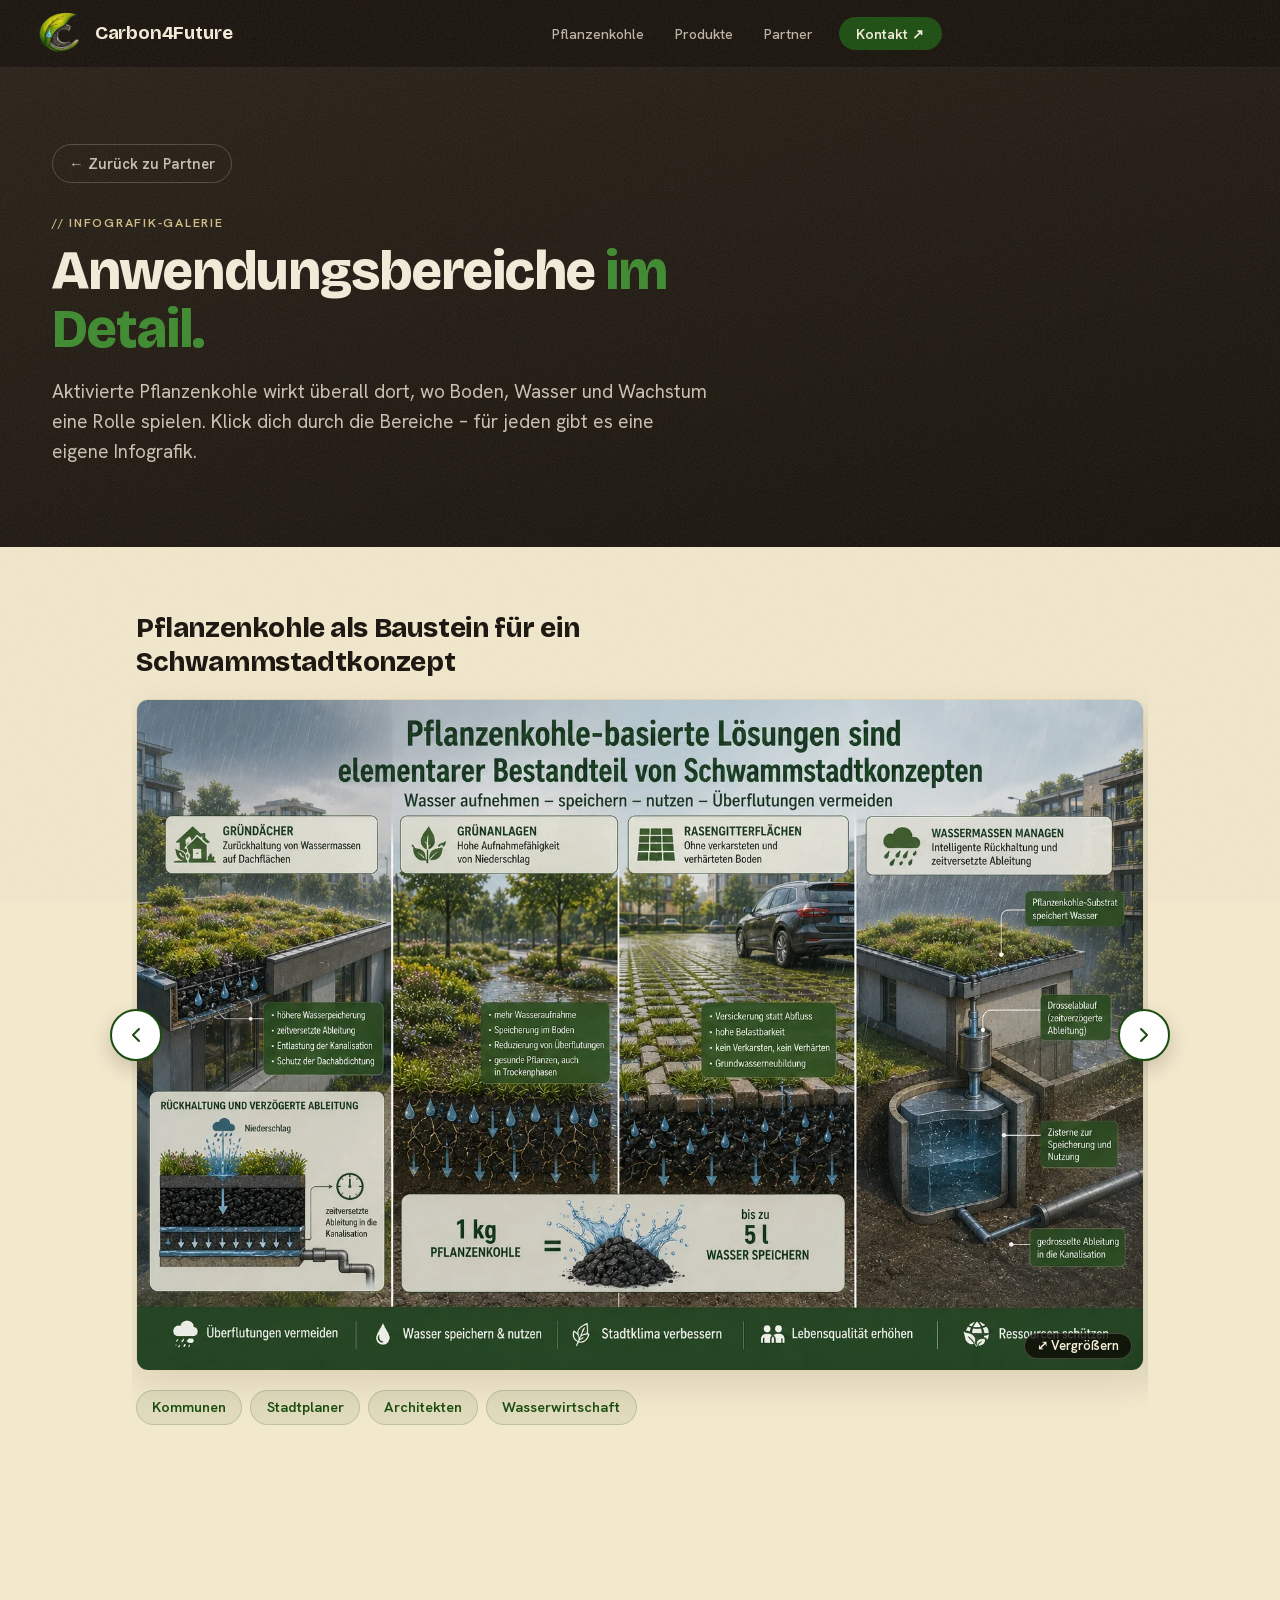
==== anwendungsbereiche.html @ c39f11e3 "Texte gestrafft, Mobile-Feinschliff, Lightbox auf allen Sub-Seiten - Hero-H1 wieder kompakt: "Die Kr" ====
<!DOCTYPE html>
<html lang="de">
<head>
  <meta charset="UTF-8">
  <meta name="viewport" content="width=device-width, initial-scale=1.0">
  <title>Anwendungsbereiche – Carbon4Future</title>
  <meta name="description" content="Aktivierte Pflanzenkohle für GaLaBau, Stadtbäume, Schwammstadt, Kommunen, Golf, Imker, Handel und mehr. Infografik-Galerie zu jedem Anwendungsbereich.">
  <link rel="stylesheet" href="css/style.css">
</head>
<body>
  <!-- FILM-GRAIN TEXTUR (global) -->
  <div class="grain-overlay" aria-hidden="true"></div>

  <nav class="nav" aria-label="Hauptnavigation">
    <a href="index.html" class="nav-logo" aria-label="Carbon4Future – zur Startseite">
      <picture>
        <source type="image/webp" srcset="assets/images/logo-c4f-hd.webp">
        <img src="assets/images/logo-c4f-hd.png" alt="Carbon4Future" class="nav-logo-img">
      </picture>
      <span class="nav-logo-text">Carbon4Future</span>
    </a>
    <div class="nav-pill">
      <a href="index.html#pflanzenkohle" class="nav-link">Pflanzenkohle</a>
      <a href="index.html#produkte" class="nav-link">Produkte</a>
      <a href="index.html#partner" class="nav-link">Partner</a>
      <a href="index.html#kontakt" class="nav-cta">Kontakt ↗</a>
    </div>
  </nav>

  <main class="ab">
    <header class="ab-hero">
      <div class="ab-hero-inner">
        <a href="index.html#partner" class="sub-back">← Zurück zu Partner</a>
        <p class="section-kicker">// Infografik-Galerie</p>
        <h1 class="ab-h1">Anwendungsbereiche <em>im Detail.</em></h1>
        <p class="ab-lead">Aktivierte Pflanzenkohle wirkt überall dort, wo Boden, Wasser und Wachstum eine Rolle spielen. Klick dich durch die Bereiche – für jeden gibt es eine eigene Infografik.</p>
      </div>
    </header>

    <section class="ab-carousel-section">
      <div class="ab-inner">
        <div class="ab-carousel" id="ab-carousel">
          <div class="ab-carousel-frame">
            <div class="ab-carousel-track">

              <article class="ab-slide is-active" data-idx="0">
                <h2 class="ab-card-h">Pflanzenkohle als Baustein für ein Schwammstadtkonzept</h2>
                <figure class="ab-card-img">
                  <picture>
                    <source type="image/webp" srcset="assets/images/zg-schwammstadt.webp">
                    <img src="assets/images/zg-schwammstadt.png" alt="Pflanzenkohle-basierte Lösungen für Schwammstädte: Wasser aufnehmen, speichern, nutzen und Überflutungen vermeiden" loading="lazy">
                  </picture>
                </figure>
                <ul class="ab-card-tags">
                  <li>Kommunen</li>
                  <li>Stadtplaner</li>
                  <li>Architekten</li>
                  <li>Wasserwirtschaft</li>
                </ul>
              </article>

              <article class="ab-slide" data-idx="1">
                <h2 class="ab-card-h">Pflanzring aktiv für starke Stadtbäume – sicherer Anwuchs, kräftige Wurzeln</h2>
                <figure class="ab-card-img">
                  <picture>
                    <source type="image/webp" srcset="assets/images/zg-galabau.webp">
                    <img src="assets/images/zg-galabau.png" alt="Pflanzring aktiv für starke Stadtbäume: links verdichteter Boden ohne, rechts lockerer durchwurzelter Boden mit aktivierter Pflanzenkohle" loading="lazy">
                  </picture>
                </figure>
                <ul class="ab-card-tags">
                  <li>GaLaBau</li>
                  <li>Baumpfleger</li>
                  <li>Stadtplaner</li>
                  <li>Friedhofsverwaltung</li>
                </ul>
              </article>

              <article class="ab-slide" data-idx="2">
                <h2 class="ab-card-h">Pflanzenkohle-basierte Lösungen für klimaresiliente Kommunen</h2>
                <figure class="ab-card-img">
                  <picture>
                    <source type="image/webp" srcset="assets/images/zg-kommunen-new.webp">
                    <img src="assets/images/zg-kommunen-new.png" alt="Pflanzenkohle für Baumpflanzungen, Rasengitterflächen und Grünflächen in Kommunen – weniger Trockenstress, höhere Wasserspeicherung" loading="lazy">
                  </picture>
                </figure>
                <ul class="ab-card-tags">
                  <li>Kommunen</li>
                  <li>Verwaltung</li>
                  <li>Grünflächenamt</li>
                  <li>Bauhof</li>
                </ul>
              </article>

              <article class="ab-slide" data-idx="3">
                <h2 class="ab-card-h">Nachhaltige Stadtentwicklung für lebenswerte Kommunen</h2>
                <figure class="ab-card-img">
                  <picture>
                    <source type="image/webp" srcset="assets/images/zg-stadtentwicklung.webp">
                    <img src="assets/images/zg-stadtentwicklung.png" alt="Carbon4Future verbindet kommunale Strategien zur Nachhaltigkeit mit der Intelligenz der Pflanzenkohle – Lösungen für Herausforderungen wie Klimawandel und Personalmangel" loading="lazy">
                  </picture>
                </figure>
                <ul class="ab-card-tags">
                  <li>Kommunen</li>
                  <li>Bürgermeister</li>
                  <li>Stadtentwicklung</li>
                  <li>Verwaltung</li>
                </ul>
              </article>

              <article class="ab-slide" data-idx="4">
                <h2 class="ab-card-h">Intelligenz der Pflanzenkohle – Speicherung, Filtration, Bindung</h2>
                <figure class="ab-card-img">
                  <picture>
                    <source type="image/webp" srcset="assets/images/zg-intelligenz.webp">
                    <img src="assets/images/zg-intelligenz.png" alt="Pflanzenkohle wirkt durch Speicherverhalten, Filtration von Gewässern, Bindung von Schadstoffen und als Bestandteil von Kunststoffen" loading="lazy">
                  </picture>
                </figure>
                <ul class="ab-card-tags">
                  <li>Wasserwirtschaft</li>
                  <li>Umweltschutz</li>
                  <li>Industrie</li>
                  <li>Forschung</li>
                </ul>
              </article>

              <article class="ab-slide" data-idx="5">
                <h2 class="ab-card-h">Nachhaltige Bodenkonzepte für Golfanlagen</h2>
                <figure class="ab-card-img">
                  <picture>
                    <source type="image/webp" srcset="assets/images/zg-golf-new.webp">
                    <img src="assets/images/zg-golf-new.png" alt="Bodenkonzept für Golfanlagen: mehr Bodenfeuchte, weniger Aufwand und Gießwasser – widerstandsfähiges Grün" loading="lazy">
                  </picture>
                </figure>
                <ul class="ab-card-tags">
                  <li>Golfanlagen</li>
                  <li>Greenkeeper</li>
                  <li>Sportplätze</li>
                  <li>Tennisanlagen</li>
                </ul>
              </article>

              <article class="ab-slide" data-idx="6">
                <h2 class="ab-card-h">Partnerschaft für gesunde Bienen, blühende Vielfalt und fruchtbare Böden</h2>
                <figure class="ab-card-img">
                  <picture>
                    <source type="image/webp" srcset="assets/images/zg-imker-new.webp">
                    <img src="assets/images/zg-imker-new.png" alt="Aktivierte Pflanzenkohle und Brennnesselsud als Grundlage für Bodenfeuchte, blühende Vielfalt und gesunde Bienen" loading="lazy">
                  </picture>
                </figure>
                <ul class="ab-card-tags">
                  <li>Imker</li>
                  <li>Hobbyimker</li>
                  <li>Naturschutz</li>
                  <li>Bienenfreundliche Gärten</li>
                </ul>
              </article>

              <article class="ab-slide" data-idx="7">
                <h2 class="ab-card-h">Nachhaltige Bodenkonzepte für Obst- und Gartenbauvereine</h2>
                <figure class="ab-card-img">
                  <picture>
                    <source type="image/webp" srcset="assets/images/zg-ogv.webp">
                    <img src="assets/images/zg-ogv.png" alt="Bodensubstrate mit aktivierter Pflanzenkohle für widerstandsfähige Obst- und Gemüsekulturen" loading="lazy">
                  </picture>
                </figure>
                <ul class="ab-card-tags">
                  <li>Obst- &amp; Gartenbauvereine</li>
                  <li>Streuobstwiesen</li>
                  <li>Vereinsgärten</li>
                  <li>Schulgärten</li>
                </ul>
              </article>

              <article class="ab-slide" data-idx="8">
                <h2 class="ab-card-h">Ausgelaugte Böden, schwaches Pflanzenwachstum, Trockenheit – die Herausforderung</h2>
                <figure class="ab-card-img">
                  <picture>
                    <source type="image/webp" srcset="assets/images/zg-boeden.webp">
                    <img src="assets/images/zg-boeden.png" alt="Ausgelaugte Böden und zunehmende Trockenheit: Böden verlieren die Fähigkeit, Wasser und Nährstoffe zu binden – Anpflanzungen werden anfälliger" loading="lazy">
                  </picture>
                </figure>
                <ul class="ab-card-tags">
                  <li>Landwirtschaft</li>
                  <li>GaLaBau</li>
                  <li>Hobbygärtner</li>
                  <li>Kommunen</li>
                </ul>
              </article>

              <article class="ab-slide" data-idx="9">
                <h2 class="ab-card-h">Das ineinandergreifende System für Bodenaufbau und Düngung</h2>
                <figure class="ab-card-img">
                  <picture>
                    <source type="image/webp" srcset="assets/images/zg-system.webp">
                    <img src="assets/images/zg-system.png" alt="Carbon4Future bietet ein ineinandergreifendes System: aktivierte Pflanzenkohle, Boden-Aktivprodukte und pflanzenkohlebasierte Düngung" loading="lazy">
                  </picture>
                </figure>
                <ul class="ab-card-tags">
                  <li>GaLaBau</li>
                  <li>Erden- &amp; Humuswerke</li>
                  <li>Kommunen</li>
                  <li>Profis</li>
                </ul>
              </article>

              <article class="ab-slide" data-idx="10">
                <h2 class="ab-card-h">Das Carbon4Future Sortiment im Überblick – torffrei, regional, erklärbar</h2>
                <figure class="ab-card-img">
                  <picture>
                    <source type="image/webp" srcset="assets/images/zg-haendler.webp">
                    <img src="assets/images/zg-haendler.png" alt="Terra Preta, aktivierte Pflanzenkohle und Gemüsebeet mit Pflanzenkohle – das C4F Sortiment für Händler" loading="lazy">
                  </picture>
                </figure>
                <ul class="ab-card-tags">
                  <li>Gartencenter</li>
                  <li>Baumärkte</li>
                  <li>Raiffeisen-Handel</li>
                  <li>Lebensmittelhandel</li>
                </ul>
              </article>

            </div>
          </div>

          <div class="ab-carousel-controls">
            <button class="ab-nav ab-nav--prev" type="button" aria-label="Vorherige Infografik">
              <svg viewBox="0 0 24 24" fill="none" stroke="currentColor" stroke-width="2" stroke-linecap="round" stroke-linejoin="round" aria-hidden="true"><polyline points="15 18 9 12 15 6"/></svg>
            </button>
            <div class="ab-carousel-status" aria-live="polite">
              <span class="ab-carousel-current">1</span>
              <span class="ab-carousel-sep">/</span>
              <span class="ab-carousel-total">11</span>
            </div>
            <button class="ab-nav ab-nav--next" type="button" aria-label="Nächste Infografik">
              <svg viewBox="0 0 24 24" fill="none" stroke="currentColor" stroke-width="2" stroke-linecap="round" stroke-linejoin="round" aria-hidden="true"><polyline points="9 18 15 12 9 6"/></svg>
            </button>
          </div>

          <div class="ab-dots" role="tablist" aria-label="Direkt zur Infografik">
            <button class="ab-dot is-active" data-idx="0" aria-label="Schwammstadt"></button>
            <button class="ab-dot" data-idx="1" aria-label="Stadtbäume"></button>
            <button class="ab-dot" data-idx="2" aria-label="Kommunen"></button>
            <button class="ab-dot" data-idx="3" aria-label="Stadtentwicklung"></button>
            <button class="ab-dot" data-idx="4" aria-label="Wirkung Pflanzenkohle"></button>
            <button class="ab-dot" data-idx="5" aria-label="Golf"></button>
            <button class="ab-dot" data-idx="6" aria-label="Imker"></button>
            <button class="ab-dot" data-idx="7" aria-label="Obst- & Gartenbau"></button>
            <button class="ab-dot" data-idx="8" aria-label="Ausgelaugte Böden"></button>
            <button class="ab-dot" data-idx="9" aria-label="C4F System"></button>
            <button class="ab-dot" data-idx="10" aria-label="Sortiment"></button>
          </div>
        </div>
      </div>
    </section>

    <!-- CTA -->
    <section class="ab-cta">
      <div class="ab-cta-inner">
        <h2>Dein Bereich nicht dabei?</h2>
        <p>Wir entwickeln laufend neue Anwendungen mit aktivierter Pflanzenkohle. Schreib uns kurz, was du planst – wir prüfen, was passt.</p>
        <a href="index.html#kontakt" class="btn-primary">Beratung anfragen →</a>
        <p class="sub-cta-back"><a href="index.html#partner">← Zurück zu Partner</a></p>
      </div>
    </section>
  </main>

  <!-- FOOTER -->
  <footer class="footer">
    <div class="footer-inner">
      <div class="footer-brand">
        <div class="footer-brand-row">
          <picture>
            <source type="image/webp" srcset="assets/images/logo-c4f-hd.webp">
            <img src="assets/images/logo-c4f-hd.png" alt="Carbon4Future" loading="lazy" class="footer-logo">
          </picture>
          <span class="footer-brand-name">Carbon4Future</span>
        </div>
        <p class="footer-tagline">Zukunft entsteht im Boden.</p>
      </div>
      <nav class="footer-links" aria-label="Footer-Navigation">
        <a href="index.html#pflanzenkohle">Pflanzenkohle</a>
        <a href="index.html#produkte">Produkte</a>
        <a href="index.html#partner">Partner</a>
        <a href="index.html#kontakt">Kontakt</a>
        <a href="impressum.html">Impressum</a>
        <a href="datenschutz.html">Datenschutz</a>
      </nav>
      <div class="footer-copy">© 2026 Carbon4Future</div>
    </div>
  </footer>

  <script>
    // ─── Lightbox für Infografiken ───
    (() => {
      const targets = document.querySelectorAll('.ab-card-img');
      if (!targets.length) return;
      const lb = document.createElement('div');
      lb.className = 'zg-lightbox';
      lb.setAttribute('role', 'dialog');
      lb.setAttribute('aria-modal', 'true');
      lb.innerHTML = '<img class="zg-lightbox-img" alt=""><button class="zg-lightbox-close" aria-label="Schließen">✕</button>';
      document.body.appendChild(lb);
      const lbImg = lb.querySelector('.zg-lightbox-img');
      const open = (src, alt) => {
        lbImg.src = src;
        lbImg.alt = alt;
        lb.classList.add('open');
        document.body.style.overflow = 'hidden';
      };
      const close = () => {
        lb.classList.remove('open');
        document.body.style.overflow = '';
      };
      targets.forEach((c) => {
        const img = c.querySelector('img');
        if (!img) return;
        c.style.cursor = 'zoom-in';
        c.addEventListener('click', () => open(img.currentSrc || img.src, img.alt));
        // Tap-Hint sichtbar machen
        const hint = document.createElement('span');
        hint.className = 'ab-zoom-hint';
        hint.setAttribute('aria-hidden', 'true');
        hint.textContent = '⤢ Vergrößern';
        c.appendChild(hint);
      });
      lb.addEventListener('click', (e) => { if (e.target === lb) close(); });
      lb.querySelector('.zg-lightbox-close').addEventListener('click', close);
      document.addEventListener('keydown', (e) => { if (e.key === 'Escape') close(); });
    })();
  </script>

  <script>
    (() => {
      const root = document.getElementById('ab-carousel');
      if (!root) return;
      const slides = [...root.querySelectorAll('.ab-slide')];
      const dots = [...root.querySelectorAll('.ab-dot')];
      const prev = root.querySelector('.ab-nav--prev');
      const next = root.querySelector('.ab-nav--next');
      const current = root.querySelector('.ab-carousel-current');
      const total = root.querySelector('.ab-carousel-total');
      const track = root.querySelector('.ab-carousel-track');
      let idx = 0;
      total.textContent = slides.length;

      const updateNavPos = () => {
        const img = root.querySelector('.ab-slide.is-active .ab-card-img');
        if (!img) return;
        const rootTop = root.getBoundingClientRect().top;
        const r = img.getBoundingClientRect();
        const top = (r.top - rootTop) + r.height / 2;
        [prev, next].forEach((b) => {
          b.style.top = top + 'px';
          b.style.transform = 'translateY(-50%)';
        });
      };

      const go = (i) => {
        idx = (i + slides.length) % slides.length;
        slides.forEach((s, n) => s.classList.toggle('is-active', n === idx));
        dots.forEach((d, n) => d.classList.toggle('is-active', n === idx));
        current.textContent = idx + 1;
        track.style.transform = `translateX(-${idx * 100}%)`;
        // After transform settles, reposition nav buttons
        requestAnimationFrame(updateNavPos);
        setTimeout(updateNavPos, 600);
      };

      prev.addEventListener('click', () => go(idx - 1));
      next.addEventListener('click', () => go(idx + 1));
      dots.forEach((d) => d.addEventListener('click', () => go(+d.dataset.idx)));

      document.addEventListener('keydown', (e) => {
        if (e.key === 'ArrowLeft') go(idx - 1);
        if (e.key === 'ArrowRight') go(idx + 1);
      });

      // Touch swipe
      let touchStart = null;
      track.addEventListener('touchstart', (e) => { touchStart = e.touches[0].clientX; }, { passive: true });
      track.addEventListener('touchend', (e) => {
        if (touchStart === null) return;
        const diff = e.changedTouches[0].clientX - touchStart;
        if (Math.abs(diff) > 60) go(idx + (diff < 0 ? 1 : -1));
        touchStart = null;
      });

      // Reposition arrows when images load and on resize
      slides.forEach((s) => {
        const img = s.querySelector('img');
        if (img && !img.complete) img.addEventListener('load', updateNavPos);
      });
      let resizeT;
      window.addEventListener('resize', () => {
        clearTimeout(resizeT);
        resizeT = setTimeout(updateNavPos, 100);
      });

      go(0);
      requestAnimationFrame(updateNavPos);
      setTimeout(updateNavPos, 800);
    })();
  </script>
</body>
</html>
---- css/style.css ----
/* ═══════════════════════════════════════════════════════════
   CARBON4FUTURE · Earthy Grain Design System
   ═══════════════════════════════════════════════════════════ */

/* ─── SELF-HOSTED FONTS ───────────────────────────────────── */
@font-face {
  font-family: 'Bricolage Grotesque';
  font-style: normal;
  font-weight: 400 800;
  font-display: swap;
  src: url('../assets/fonts/bricolage-grotesque-vietnamese.woff2') format('woff2');
  unicode-range: U+0102-0103, U+0110-0111, U+0128-0129, U+0168-0169, U+01A0-01A1, U+01AF-01B0, U+0300-0301, U+0303-0304, U+0308-0309, U+0323, U+0329, U+1EA0-1EF9, U+20AB;
}
@font-face {
  font-family: 'Bricolage Grotesque';
  font-style: normal;
  font-weight: 400 800;
  font-display: swap;
  src: url('../assets/fonts/bricolage-grotesque-latin-ext.woff2') format('woff2');
  unicode-range: U+0100-02BA, U+02BD-02C5, U+02C7-02CC, U+02CE-02D7, U+02DD-02FF, U+0304, U+0308, U+0329, U+1D00-1DBF, U+1E00-1E9F, U+1EF2-1EFF, U+2020, U+20A0-20AB, U+20AD-20C0, U+2113, U+2C60-2C7F, U+A720-A7FF;
}
@font-face {
  font-family: 'Bricolage Grotesque';
  font-style: normal;
  font-weight: 400 800;
  font-display: swap;
  src: url('../assets/fonts/bricolage-grotesque-latin.woff2') format('woff2');
  unicode-range: U+0000-00FF, U+0131, U+0152-0153, U+02BB-02BC, U+02C6, U+02DA, U+02DC, U+0304, U+0308, U+0329, U+2000-206F, U+20AC, U+2122, U+2191, U+2193, U+2212, U+2215, U+FEFF, U+FFFD;
}
@font-face {
  font-family: 'Hanken Grotesk';
  font-style: normal;
  font-weight: 400 600;
  font-display: swap;
  src: url('../assets/fonts/hanken-grotesk-cyrillic-ext.woff2') format('woff2');
  unicode-range: U+0460-052F, U+1C80-1C8A, U+20B4, U+2DE0-2DFF, U+A640-A69F, U+FE2E-FE2F;
}
@font-face {
  font-family: 'Hanken Grotesk';
  font-style: normal;
  font-weight: 400 600;
  font-display: swap;
  src: url('../assets/fonts/hanken-grotesk-vietnamese.woff2') format('woff2');
  unicode-range: U+0102-0103, U+0110-0111, U+0128-0129, U+0168-0169, U+01A0-01A1, U+01AF-01B0, U+0300-0301, U+0303-0304, U+0308-0309, U+0323, U+0329, U+1EA0-1EF9, U+20AB;
}
@font-face {
  font-family: 'Hanken Grotesk';
  font-style: normal;
  font-weight: 400 600;
  font-display: swap;
  src: url('../assets/fonts/hanken-grotesk-latin-ext.woff2') format('woff2');
  unicode-range: U+0100-02BA, U+02BD-02C5, U+02C7-02CC, U+02CE-02D7, U+02DD-02FF, U+0304, U+0308, U+0329, U+1D00-1DBF, U+1E00-1E9F, U+1EF2-1EFF, U+2020, U+20A0-20AB, U+20AD-20C0, U+2113, U+2C60-2C7F, U+A720-A7FF;
}
@font-face {
  font-family: 'Hanken Grotesk';
  font-style: normal;
  font-weight: 400 600;
  font-display: swap;
  src: url('../assets/fonts/hanken-grotesk-latin.woff2') format('woff2');
  unicode-range: U+0000-00FF, U+0131, U+0152-0153, U+02BB-02BC, U+02C6, U+02DA, U+02DC, U+0304, U+0308, U+0329, U+2000-206F, U+20AC, U+2122, U+2191, U+2193, U+2212, U+2215, U+FEFF, U+FFFD;
}

/* ─── TOKENS ─────────────────────────────────────────────── */
:root {
  --cream:       #f2e8cc;
  --cream-dark:  #e4d5ae;
  --sand:        #d4bc88;
  --forest:      #1b4d10;
  --forest-mid:  #2e7020;
  --leaf:        #3d8a2e;
  --coal:        #16110a;
  --coal-mid:    #2a2218;
  --earth:       #7a5830;
  --earth-light: #a07040;
  --cream-text:  #f5edda;
  --muted:       #7a6e5a;

  --ff-head: 'Bricolage Grotesque', sans-serif;
  --ff-body: 'Hanken Grotesk', sans-serif;

  --radius-sm:  6px;
  --radius:     12px;
  --radius-lg:  20px;

  --nav-h: 68px;

  /* Animation easing */
  --ease-out-quart: cubic-bezier(0.25, 1, 0.5, 1);
  --ease-out-expo:  cubic-bezier(0.16, 1, 0.3, 1);
}

/* ─── RESET ───────────────────────────────────────────────── */
*, *::before, *::after { box-sizing: border-box; margin: 0; padding: 0; }
html { scroll-behavior: smooth; font-size: 16px; overflow-x: hidden; }
body {
  font-family: var(--ff-body);
  background-color: var(--cream);
  color: var(--coal);
  overflow-x: hidden;
  -webkit-font-smoothing: antialiased;
}
img { display: block; max-width: 100%; }
a { color: inherit; text-decoration: none; }
button { font-family: inherit; cursor: pointer; border: none; background: none; }
ul { list-style: none; }

/* ─── GRAIN OVERLAY ──────────────────────────────────────── */
.grain-overlay {
  position: fixed;
  inset: 0;
  z-index: 9999;
  pointer-events: none;
  background-image: url("data:image/svg+xml,%3Csvg xmlns='http://www.w3.org/2000/svg' width='200' height='200'%3E%3Cfilter id='n'%3E%3CfeTurbulence type='fractalNoise' baseFrequency='0.62' numOctaves='4' stitchTiles='stitch'/%3E%3CfeColorMatrix type='saturate' values='0'/%3E%3C/filter%3E%3Crect width='200' height='200' filter='url(%23n)'/%3E%3C/svg%3E");
  opacity: 0.10;
}

/* ─── SKIP LINK ───────────────────────────────────────────── */
.skip-link {
  position: absolute;
  top: -40px;
  left: 1rem;
  background: var(--forest);
  color: var(--cream-text);
  padding: .4rem 1rem;
  border-radius: 0 0 var(--radius-sm) var(--radius-sm);
  font-size: .85rem;
  z-index: 10000;
  transition: top .2s;
}
.skip-link:focus { top: 0; }

/* ─── TYPOGRAPHY HELPERS ──────────────────────────────────── */
.section-kicker {
  font-family: var(--ff-body);
  font-size: .78rem;
  font-weight: 600;
  letter-spacing: .14em;
  text-transform: uppercase;
  color: var(--earth);
  margin-bottom: .75rem;
}
.section-kicker--light { color: var(--sand); }

.section-h2 {
  font-family: var(--ff-head);
  font-size: clamp(2.4rem, 5vw, 3.6rem);
  font-weight: 800;
  line-height: 1.08;
  letter-spacing: -.02em;
  color: var(--coal);
}
.section-h2 em { font-style: normal; color: var(--forest-mid); }
.section-h2--light { color: var(--cream-text); }
.section-h2--light em { color: var(--leaf); }

/* ─── REVEAL ANIMATIONS ───────────────────────────────────── */
.reveal {
  opacity: 0;
  transform: translateY(24px);
  transition: opacity .65s ease, transform .65s ease;
}
.reveal.is-visible {
  opacity: 1;
  transform: none;
}
.reveal-d1 { transition-delay: .1s; }
.reveal-d2 { transition-delay: .2s; }
.reveal-d3 { transition-delay: .3s; }
.reveal-d4 { transition-delay: .4s; }
@media (prefers-reduced-motion: reduce) {
  .reveal { opacity: 1; transform: none; transition: none; }
}

/* ─── BUTTONS ─────────────────────────────────────────────── */
.btn-primary {
  display: inline-flex;
  align-items: center;
  gap: .5rem;
  background: var(--forest);
  color: var(--cream-text);
  font-family: var(--ff-body);
  font-weight: 600;
  font-size: .95rem;
  padding: .85rem 1.75rem;
  border-radius: 50px;
  transition: background .2s, transform .15s;
  border: 2px solid transparent;
}
.btn-primary:hover { background: var(--forest-mid); transform: translateY(-1px); }

.btn-ghost {
  display: inline-flex;
  align-items: center;
  gap: .5rem;
  background: transparent;
  color: var(--cream-text);
  font-family: var(--ff-body);
  font-weight: 500;
  font-size: .95rem;
  padding: .85rem 1.75rem;
  border-radius: 50px;
  border: 1.5px solid rgba(245,237,218,.4);
  transition: border-color .2s, background .2s, transform .15s;
}
.btn-ghost:hover { border-color: var(--cream-text); background: rgba(245,237,218,.08); transform: translateY(-1px); }

.btn-outline-light {
  display: inline-flex;
  align-items: center;
  gap: .4rem;
  background: transparent;
  color: var(--cream-text);
  font-family: var(--ff-body);
  font-weight: 600;
  font-size: .9rem;
  padding: .7rem 1.5rem;
  border-radius: 50px;
  border: 1.5px solid rgba(245,237,218,.5);
  transition: background .2s, border-color .2s;
  margin-top: 1.25rem;
}
.btn-outline-light:hover { background: rgba(245,237,218,.12); border-color: var(--cream-text); }

/* ═══════════════════════════════════════════════════════════
   NAV
   ═══════════════════════════════════════════════════════════ */
.nav {
  position: fixed;
  top: 0;
  left: 0;
  right: 0;
  z-index: 200;
  height: var(--nav-h);
  display: grid;
  grid-template-columns: auto 1fr auto;
  align-items: center;
  padding: 0 2rem;
  background: rgba(22,17,10,.82);
  backdrop-filter: blur(12px);
  -webkit-backdrop-filter: blur(12px);
  border-bottom: 1px solid rgba(255,255,255,.06);
}

.nav-logo { display: flex; align-items: center; gap: .55rem; }
.nav-logo-img { height: 44px; width: auto; object-fit: contain; }
.nav-logo-text {
  font-family: var(--ff-head);
  font-size: .95rem;
  font-weight: 700;
  color: var(--cream-text);
  letter-spacing: -.01em;
  line-height: 1;
  white-space: nowrap;
}

.nav-pill {
  display: flex;
  align-items: center;
  gap: .25rem;
  justify-content: center;
}
.nav-link {
  font-family: var(--ff-body);
  font-size: .88rem;
  font-weight: 500;
  color: rgba(245,237,218,.75);
  padding: .45rem .85rem;
  border-radius: 50px;
  transition: color .2s, background .2s;
}
.nav-link:hover { color: var(--cream-text); background: rgba(255,255,255,.07); }
.nav-cta {
  font-family: var(--ff-body);
  font-size: .88rem;
  font-weight: 600;
  color: var(--cream-text);
  background: var(--forest);
  padding: .45rem 1.1rem;
  border-radius: 50px;
  margin-left: .5rem;
  transition: background .2s;
}
.nav-cta:hover { background: var(--forest-mid); }

.nav-burger {
  display: none;
  flex-direction: column;
  gap: 5px;
  padding: .4rem;
}
.nav-burger span {
  display: block;
  width: 22px;
  height: 2px;
  background: var(--cream-text);
  border-radius: 2px;
  transition: transform .25s, opacity .25s;
}
.nav-burger.is-open span:nth-child(1) { transform: translateY(7px) rotate(45deg); }
.nav-burger.is-open span:nth-child(2) { opacity: 0; }
.nav-burger.is-open span:nth-child(3) { transform: translateY(-7px) rotate(-45deg); }

/* ─── MOBILE MENU ─────────────────────────────────────────── */
.mobile-menu {
  position: fixed;
  inset: var(--nav-h) 0 0;
  background: rgba(22,17,10,.97);
  z-index: 190;
  display: flex;
  flex-direction: column;
  align-items: center;
  justify-content: center;
  gap: .5rem;
  opacity: 0;
  pointer-events: none;
  transition: opacity .25s;
}
.mobile-menu.is-open { opacity: 1; pointer-events: all; }
.mob-link {
  font-family: var(--ff-head);
  font-size: 1.8rem;
  font-weight: 700;
  color: var(--cream-text);
  padding: .75rem 2rem;
  border-radius: var(--radius);
  transition: color .2s;
  min-height: 44px;
  display: flex;
  align-items: center;
  justify-content: center;
}
.mob-link:hover { color: var(--leaf); }
.mob-link--cta {
  margin-top: 1rem;
  background: var(--forest);
  color: var(--cream-text);
  font-size: 1.4rem;
}
.mob-link--cta:hover { background: var(--forest-mid); color: var(--cream-text); }

/* ═══════════════════════════════════════════════════════════
   HERO
   ═══════════════════════════════════════════════════════════ */
.hero {
  position: relative;
  min-height: 100dvh;
  display: flex;
  flex-direction: column;
  justify-content: center;
  padding: calc(var(--nav-h) + 4rem) 2rem 9rem;
  overflow: hidden;
}
.hero-img {
  position: absolute;
  inset: 0;
  background-size: cover;
  background-position: center 30%;
  background-repeat: no-repeat;
  transform: scale(1.04);
  transition: transform 8s ease-out;
}
.hero-img.loaded { transform: scale(1); }
.hero-overlay {
  position: absolute;
  inset: 0;
  background: linear-gradient(
    160deg,
    rgba(22,17,10,.75) 0%,
    rgba(22,17,10,.60) 50%,
    rgba(22,17,10,.30) 100%
  );
}

.hero-content {
  position: relative;
  z-index: 1;
  max-width: 760px;
}

.hero-kicker {
  font-family: var(--ff-body);
  font-size: .78rem;
  font-weight: 600;
  letter-spacing: .16em;
  text-transform: uppercase;
  color: var(--sand);
  margin-bottom: 1.25rem;
}

.hero-h1 {
  font-family: var(--ff-head);
  font-size: clamp(3.2rem, 8vw, 6.5rem);
  font-weight: 800;
  line-height: 1.0;
  letter-spacing: -.03em;
  color: var(--cream-text);
  margin-bottom: 1.5rem;
}
.hero-h1 em {
  font-style: normal;
  color: var(--leaf);
}

.hero-sub {
  font-size: clamp(1rem, 2vw, 1.15rem);
  font-weight: 400;
  line-height: 1.65;
  color: rgba(245,237,218,.78);
  max-width: 520px;
  margin-bottom: 2.5rem;
}
.hero-sub-em { color: var(--leaf); font-weight: 700; }

.hero-stats {
  display: flex;
  align-items: center;
  gap: 0;
  margin-bottom: 2.5rem;
  background: rgba(255,255,255,.06);
  border: 1px solid rgba(255,255,255,.1);
  border-radius: var(--radius-lg);
  backdrop-filter: blur(8px);
  overflow: hidden;
  width: fit-content;
}
.hstat {
  padding: 1.1rem 1.8rem;
  text-align: center;
  min-width: 140px;
}
.hstat-n {
  font-family: var(--ff-head);
  font-size: 1.8rem;
  font-weight: 800;
  color: var(--leaf);
  line-height: 1.1;
  letter-spacing: -.02em;
}
.bisu {
  display: block;
  font-family: var(--ff-body);
  font-size: .42em;
  font-weight: 700;
  letter-spacing: .02em;
  text-transform: none;
  opacity: .75;
  line-height: 1.1;
  margin-bottom: .18em;
}
@media (max-width: 768px) {
  .bisu { font-size: .56em; opacity: .9; }
}
.pk-fact-n .bisu { color: var(--earth); }
.hstat-l {
  font-size: .73rem;
  font-weight: 500;
  color: rgba(245,237,218,.78);
  line-height: 1.4;
  margin-top: .25rem;
}
.hstat-div {
  width: 1px;
  height: 40px;
  background: rgba(255,255,255,.12);
  flex-shrink: 0;
}

.hero-btns {
  display: flex;
  flex-wrap: wrap;
  gap: .75rem;
  align-items: center;
}

.hero-partners {
  position: absolute;
  bottom: 0;
  left: 0;
  right: 0;
  z-index: 1;
  padding: 1.5rem 2rem;
  background: linear-gradient(0deg, rgba(22,17,10,.95) 0%, rgba(22,17,10,.4) 60%, rgba(22,17,10,0) 100%);
  display: flex;
  align-items: center;
  gap: 1.25rem;
}
.partners-label {
  font-size: .72rem;
  font-weight: 700;
  letter-spacing: .14em;
  text-transform: uppercase;
  color: rgba(245,237,218,.85);
  white-space: nowrap;
}
.partners-row {
  display: flex;
  flex-wrap: wrap;
  gap: .5rem .75rem;
}
.partners-row span {
  font-size: .82rem;
  font-weight: 600;
  color: rgba(245,237,218,.88);
  padding: .3rem .9rem;
  border: 1px solid rgba(255,255,255,.35);
  border-radius: 50px;
  background: rgba(255,255,255,.07);
}

/* ═══════════════════════════════════════════════════════════
   PROBLEM SECTION
   ═══════════════════════════════════════════════════════════ */
.problem {
  background: var(--cream);
  padding: 7rem 2rem;
}
.problem-inner {
  max-width: 1100px;
  margin: 0 auto;
  display: grid;
  grid-template-columns: 1fr 1fr;
  gap: 5rem;
  align-items: center;
}

.problem-list {
  display: flex;
  flex-direction: column;
  gap: 1rem;
  margin: 1.75rem 0 2rem;
}
.problem-list li {
  display: flex;
  align-items: flex-start;
  gap: .85rem;
  font-size: 1.05rem;
  font-weight: 400;
  color: var(--coal-mid);
  line-height: 1.5;
}
.prob-x {
  font-size: 1.1rem;
  font-weight: 700;
  color: #c0392b;
  flex-shrink: 0;
  margin-top: .1rem;
}
.problem-intro {
  font-size: 1rem;
  color: var(--muted);
  line-height: 1.6;
  margin-bottom: .25rem;
}
.problem-solution-hint {
  display: flex;
  align-items: flex-start;
  gap: 1rem;
  background: linear-gradient(135deg, rgba(61,138,46,.08) 0%, rgba(61,138,46,.04) 100%);
  border: 1px solid rgba(61,138,46,.25);
  border-radius: var(--radius);
  padding: 1.1rem 1.25rem;
  margin-top: .5rem;
}
.psh-arrow {
  font-size: 1.4rem;
  color: var(--leaf);
  font-weight: 700;
  flex-shrink: 0;
  line-height: 1.4;
}
.problem-solution-hint p {
  font-size: .98rem;
  color: var(--coal);
  line-height: 1.5;
  margin: 0;
}
.problem-solution-hint strong { color: var(--forest); }

.problem-img img {
  width: 100%;
  border-radius: var(--radius-lg);
  box-shadow: 0 20px 60px rgba(22,17,10,.18);
}

/* ═══════════════════════════════════════════════════════════
   PFLANZENKOHLE SECTION
   ═══════════════════════════════════════════════════════════ */
.pkohle {
  background: var(--coal);
  background-image: url('../assets/images/coal-bg.png');
  background-size: cover;
  background-position: center 40%;
  background-attachment: fixed;
  padding: 7rem 2rem;
  position: relative;
  overflow: hidden;
}
.pkohle::before {
  content: '';
  position: absolute;
  inset: 0;
  background:
    radial-gradient(ellipse 60% 60% at 80% 20%, rgba(46,112,32,.18) 0%, transparent 70%),
    linear-gradient(180deg, rgba(16,11,6,.88) 0%, rgba(16,11,6,.78) 50%, rgba(16,11,6,.90) 100%);
  pointer-events: none;
}

.pkohle-inner {
  max-width: 1100px;
  margin: 0 auto;
  position: relative;
}

.pkohle-head {
  max-width: 640px;
  margin-bottom: 4rem;
}
.pkohle-intro {
  font-size: 1.05rem;
  line-height: 1.7;
  color: rgba(245,237,218,.82);
  margin-top: 1.25rem;
}

.pkohle-benefits {
  display: grid;
  grid-template-columns: repeat(4, 1fr);
  gap: 1px;
  background: rgba(255,255,255,.08);
  border-radius: var(--radius-lg);
  overflow: hidden;
  margin-bottom: 4rem;
  border: 1px solid rgba(255,255,255,.08);
}
.pb-card {
  background: rgba(255,255,255,.04);
  padding: 2.25rem 1.75rem;
  transition: background .2s;
}
.pb-card:hover { background: rgba(255,255,255,.08); }
.pb-num {
  font-family: var(--ff-head);
  font-size: 2.4rem;
  font-weight: 800;
  color: var(--leaf);
  letter-spacing: -.03em;
  line-height: 1;
  margin-bottom: .6rem;
}
.pb-title {
  font-size: .9rem;
  font-weight: 700;
  text-transform: uppercase;
  letter-spacing: .08em;
  color: var(--cream-text);
  margin-bottom: .75rem;
}
.pb-desc {
  font-size: .88rem;
  line-height: 1.6;
  color: rgba(245,237,218,.75);
}

.pkohle-visual {
  border-radius: var(--radius-lg);
  overflow: hidden;
  position: relative;
}
.pkohle-visual img {
  width: 100%;
  object-fit: cover;
  max-height: 420px;
}
.pkohle-visual-cap {
  position: absolute;
  bottom: 0;
  left: 0;
  right: 0;
  min-height: 3.5rem;
  background: linear-gradient(0deg, rgba(22,17,10,.72) 0%, rgba(22,17,10,0) 100%);
}
.pkohle-vs {
  position: absolute;
  left: 48.3%;
  bottom: .85rem;
  transform: translateX(-50%);
  background: var(--forest);
  color: var(--cream-text);
  padding: .28rem .75rem;
  border-radius: 50px;
  font-size: .72rem;
  font-weight: 700;
  letter-spacing: .08em;
  text-transform: uppercase;
  white-space: nowrap;
}
.pkohle-visual-cap span:not(.pkohle-vs) {
  position: absolute;
  bottom: .85rem;
  background: rgba(12,9,5,.68);
  backdrop-filter: blur(6px);
  padding: .3rem .8rem;
  border-radius: 50px;
  font-size: .73rem;
  font-weight: 700;
  letter-spacing: .09em;
  text-transform: uppercase;
  color: rgba(245,237,218,.97);
  white-space: nowrap;
}
.pkohle-visual-cap span:first-child { right: calc(51.7% + 2rem); }
.pkohle-visual-cap span:last-child  { left:  calc(48.3% + 2rem); }
@media (max-width: 600px) {
  .pkohle-visual-cap span:not(.pkohle-vs) { font-size: .6rem; padding: .2rem .5rem; }
  .pkohle-visual-cap span:first-child { right: calc(51.7% + 1.25rem); }
  .pkohle-visual-cap span:last-child  { left:  calc(48.3% + 1.25rem); }
}

/* ═══════════════════════════════════════════════════════════
   PRODUKTE
   ═══════════════════════════════════════════════════════════ */
.produkte {
  background: var(--cream);
  padding: 7rem 2rem;
  position: relative;
}
.produkte::before {
  content: '';
  position: absolute;
  inset: 0;
  background-image: url("data:image/svg+xml,%3Csvg xmlns='http://www.w3.org/2000/svg' width='200' height='200'%3E%3Cfilter id='n'%3E%3CfeTurbulence type='fractalNoise' baseFrequency='0.55' numOctaves='3' stitchTiles='stitch'/%3E%3CfeColorMatrix type='saturate' values='0'/%3E%3C/filter%3E%3Crect width='200' height='200' filter='url(%23n)' opacity='0.4'/%3E%3C/svg%3E");
  opacity: 0.04;
  pointer-events: none;
}

.produkte-inner {
  max-width: 1200px;
  margin: 0 auto;
  position: relative;
}
.produkte-head {
  max-width: 600px;
  margin-bottom: 3.5rem;
}
.produkte-sub {
  font-size: 1.05rem;
  line-height: 1.65;
  color: var(--muted);
  margin-top: 1rem;
}

.prod-grid {
  display: grid;
  grid-template-columns: repeat(3, 1fr);
  gap: 1.5rem;
}

.prod-card {
  background: #fff;
  border-radius: var(--radius-lg);
  overflow: hidden;
  border: 1px solid rgba(22,17,10,.07);
  box-shadow: 0 2px 12px rgba(22,17,10,.06);
  transition: transform .25s, box-shadow .25s;
  display: flex;
  flex-direction: column;
}
.prod-card:hover {
  transform: translateY(-4px);
  box-shadow: 0 12px 40px rgba(22,17,10,.12);
}

.prod-img-wrap {
  position: relative;
  aspect-ratio: 16/9;
  overflow: hidden;
  flex-shrink: 0;
}
.prod-img-wrap img {
  width: 100%;
  height: 100%;
  object-fit: cover;
  transition: transform .4s ease;
}
.prod-card:hover .prod-img-wrap img { transform: scale(1.04); }

.prod-img-wrap--coal,
.prod-img-wrap--leaf {
  display: flex;
  flex-direction: column;
  align-items: center;
  justify-content: center;
  gap: .75rem;
  aspect-ratio: 16/9;
}
.prod-img-wrap--coal { background: var(--coal-mid); }
.prod-img-wrap--leaf { background: var(--forest); }

.prod-img-placeholder { color: rgba(245,237,218,.4); }
.prod-img-label {
  font-size: .78rem;
  font-weight: 600;
  letter-spacing: .1em;
  text-transform: uppercase;
  color: rgba(245,237,218,.45);
}

.prod-zoom-btn {
  position: absolute;
  top: .5rem;
  right: .5rem;
  width: 2rem;
  height: 2rem;
  border-radius: 50%;
  background: rgba(0,0,0,.45);
  border: none;
  color: #fff;
  font-size: .9rem;
  line-height: 1;
  cursor: zoom-in;
  display: flex;
  align-items: center;
  justify-content: center;
  z-index: 2;
  transition: background .2s;
  backdrop-filter: blur(4px);
}
.prod-zoom-btn:hover { background: rgba(0,0,0,.7); }

.prod-body {
  padding: 1.25rem 1.5rem 1.5rem;
  display: flex;
  flex-direction: column;
  gap: .6rem;
  flex: 1;
}

.prod-badge {
  display: inline-flex;
  align-self: flex-start;
  font-size: .68rem;
  font-weight: 700;
  letter-spacing: .1em;
  text-transform: uppercase;
  padding: .25rem .7rem;
  border-radius: 50px;
}
.prod-badge--top    { background: rgba(27,77,16,.1); color: var(--forest); }
.prod-badge--green  { background: rgba(61,138,46,.12); color: var(--forest-mid); }
.prod-badge--earth  { background: rgba(122,88,48,.1); color: var(--earth); }
.prod-badge--coal   { background: rgba(22,17,10,.08); color: var(--coal-mid); }

.prod-name {
  font-family: var(--ff-head);
  font-size: 1.2rem;
  font-weight: 700;
  color: var(--coal);
  line-height: 1.2;
}
.prod-desc {
  font-size: .9rem;
  line-height: 1.55;
  color: var(--muted);
  flex: 1;
}
.prod-tags {
  display: flex;
  flex-wrap: wrap;
  gap: .35rem;
  margin-top: auto;
  padding-top: .5rem;
}
.prod-tags span {
  font-size: .7rem;
  font-weight: 600;
  color: var(--forest);
  background: rgba(27,77,16,.08);
  padding: .2rem .55rem;
  border-radius: 50px;
  letter-spacing: .04em;
}
.prod-size {
  font-size: .8rem;
  color: var(--muted);
  border-top: 1px solid rgba(22,17,10,.07);
  padding-top: .75rem;
  margin-top: .25rem;
}
.prod-size strong { color: var(--coal); }

/* ═══════════════════════════════════════════════════════════
   ZIELGRUPPEN
   ═══════════════════════════════════════════════════════════ */
.zielgruppen {
  background: var(--coal-mid);
  padding: 7rem 2rem;
  position: relative;
  overflow: hidden;
}
.zielgruppen::before {
  content: '';
  position: absolute;
  inset: 0;
  background: radial-gradient(ellipse 70% 50% at 20% 80%, rgba(27,77,16,.2) 0%, transparent 60%);
  pointer-events: none;
}

.zg-inner {
  max-width: 1100px;
  margin: 0 auto;
  position: relative;
}
.zg-inner > .section-h2 { margin-bottom: 3rem; }

.zg-tabs {
  display: flex;
  flex-wrap: wrap;
  gap: .5rem;
  margin-bottom: 2.5rem;
}
.zg-tab {
  font-family: var(--ff-body);
  font-size: .9rem;
  font-weight: 600;
  color: rgba(245,237,218,.55);
  padding: .6rem 1.3rem;
  border-radius: 50px;
  border: 1.5px solid rgba(255,255,255,.12);
  transition: color .2s, background .2s, border-color .2s;
}
.zg-tab:hover { color: var(--cream-text); border-color: rgba(255,255,255,.25); }
.zg-tab--active,
.zg-tab[aria-selected="true"] {
  background: var(--forest);
  color: var(--cream-text);
  border-color: var(--forest);
}

.zg-panel { display: none; }
.zg-panel--active,
.zg-panel[style*="block"] { display: block; }

.zg-panel-layout {
  display: flex;
  flex-direction: column;
  gap: 1.5rem;
}

.zg-visual {
  order: -1;
  border-radius: var(--radius-lg);
  overflow: hidden;
  border: 1px solid rgba(255,255,255,.1);
  background: rgba(0,0,0,.25);
  line-height: 0;
  cursor: zoom-in;
}
.zg-visual img {
  width: 100%;
  height: auto;
  display: block;
  transition: transform .5s var(--ease-out-quart);
}
.zg-visual:hover img { transform: scale(1.015); }

.zoom-hint {
  order: -1;
  text-align: center;
  font-size: .68rem;
  font-weight: 600;
  letter-spacing: .08em;
  text-transform: uppercase;
  color: rgba(245,237,218,.45);
  margin: -.25rem 0 0;
  cursor: zoom-in;
  transition: color .2s;
  line-height: 1;
}
.zoom-hint:hover { color: rgba(245,237,218,.85); }
.kontakt-recipe .zoom-hint,
.kontakt-text .zoom-hint {
  color: rgba(245,237,218,.4);
  margin-top: .4rem;
  order: 0;
}

/* ─── LIGHTBOX ──────────────────────────────────────────── */
.zg-lightbox {
  position: fixed;
  inset: 0;
  background: rgba(0,0,0,.92);
  z-index: 9999;
  display: flex;
  align-items: center;
  justify-content: center;
  opacity: 0;
  pointer-events: none;
  transition: opacity .22s ease;
}
.zg-lightbox.open {
  opacity: 1;
  pointer-events: all;
}
.zg-lightbox-img {
  max-width: 94vw;
  max-height: 92vh;
  object-fit: contain;
  border-radius: 6px;
  box-shadow: 0 30px 90px rgba(0,0,0,.6);
  display: block;
}
.zg-lightbox-close {
  position: absolute;
  top: 1.25rem;
  right: 1.5rem;
  background: rgba(255,255,255,.12);
  border: 1px solid rgba(255,255,255,.2);
  color: #fff;
  font-size: 1.1rem;
  line-height: 1;
  width: 2.25rem;
  height: 2.25rem;
  border-radius: 50%;
  cursor: pointer;
  display: flex;
  align-items: center;
  justify-content: center;
  transition: background .15s;
}
.zg-lightbox-close:hover { background: rgba(255,255,255,.25); }

.zg-cols {
  display: grid;
  grid-template-columns: 1fr 1fr;
  gap: 0;
  background: rgba(255,255,255,.04);
  border: 1px solid rgba(255,255,255,.08);
  border-radius: var(--radius-lg);
  padding: 1.75rem 2rem;
}
.zg-col:first-child { padding-right: 2rem; }
.zg-col + .zg-col {
  padding-left: 2rem;
  border-left: 1px solid rgba(255,255,255,.1);
}
.zg-col-head {
  font-family: var(--ff-head);
  font-size: 1rem;
  font-weight: 700;
  letter-spacing: .06em;
  text-transform: uppercase;
  margin-bottom: 1.25rem;
  padding-bottom: .75rem;
  border-bottom: 1px solid rgba(255,255,255,.1);
}
.zg-col-head--prob { color: #e07070; }
.zg-col-head--sol  { color: var(--leaf); }

.zg-list {
  display: flex;
  flex-direction: column;
  gap: .85rem;
}
.zg-list li {
  display: flex;
  align-items: flex-start;
  gap: .75rem;
  font-size: 1rem;
  line-height: 1.5;
  color: rgba(245,237,218,.75);
}
.zg-x     { color: #e07070; font-weight: 700; flex-shrink: 0; }
.zg-check { color: var(--leaf); font-weight: 700; flex-shrink: 0; }

.zg-footer {
  grid-column: 1 / -1;
  display: flex;
  align-items: center;
  gap: .85rem 1.25rem;
  flex-wrap: wrap;
  border-top: 2px solid rgba(61,138,46,.35);
  padding-top: 1.25rem;
}
.zg-prod-label {
  font-size: .8rem;
  font-weight: 700;
  letter-spacing: .06em;
  text-transform: uppercase;
  color: rgba(245,237,218,.95);
  white-space: nowrap;
  background: var(--leaf);
  padding: .3rem .8rem;
  border-radius: 50px;
}
.zg-prods {
  display: flex;
  flex-wrap: wrap;
  gap: .5rem;
  flex: 1;
}
.zg-prods a {
  font-size: .84rem;
  font-weight: 600;
  color: rgba(245,237,218,.92);
  background: rgba(245,237,218,.1);
  border: 1px solid rgba(245,237,218,.25);
  padding: .42rem 1.05rem;
  border-radius: 50px;
  text-decoration: none;
  transition: background .15s, border-color .15s, color .15s;
  cursor: pointer;
}
.zg-prods a:hover {
  background: var(--leaf);
  border-color: var(--leaf);
  color: #fff;
}
.zg-footer .btn-outline-light { margin-left: auto; white-space: nowrap; }

/* ═══════════════════════════════════════════════════════════
   BUNDLES
   ═══════════════════════════════════════════════════════════ */
.bundles {
  background: var(--cream);
  padding: 7rem 2rem;
  position: relative;
  overflow: hidden;
}
.bundles::before {
  content: '';
  position: absolute;
  inset: 0;
  background-image: url("data:image/svg+xml,%3Csvg xmlns='http://www.w3.org/2000/svg' width='250' height='250'%3E%3Cfilter id='n'%3E%3CfeTurbulence type='fractalNoise' baseFrequency='0.65' numOctaves='3' stitchTiles='stitch'/%3E%3CfeColorMatrix type='saturate' values='0'/%3E%3C/filter%3E%3Crect width='250' height='250' filter='url(%23n)'/%3E%3C/svg%3E");
  opacity: 0.035;
  pointer-events: none;
}

.bundles-inner {
  max-width: 1200px;
  margin: 0 auto;
  position: relative;
}
.bundles-sub {
  font-size: 1.05rem;
  line-height: 1.65;
  color: var(--muted);
  max-width: 680px;
  margin-top: 1rem;
  margin-bottom: 3.5rem;
}

.bundle-grid {
  display: grid;
  grid-template-columns: repeat(3, 1fr);
  gap: 1.5rem;
  margin-bottom: 2rem;
}

.bundle-card {
  background: #fff;
  border: 1px solid rgba(22,17,10,.07);
  border-radius: var(--radius-lg);
  padding: 2rem 1.75rem;
  box-shadow: 0 2px 12px rgba(22,17,10,.05);
  display: flex;
  flex-direction: column;
  gap: .75rem;
  transition: transform .25s, box-shadow .25s;
}
.bundle-card:hover {
  transform: translateY(-4px);
  box-shadow: 0 12px 40px rgba(22,17,10,.11);
}
.bundle-card--premium {
  background: var(--coal);
  border-color: var(--coal);
  box-shadow: 0 4px 24px rgba(22,17,10,.2);
}
.bundle-card--premium .bundle-name,
.bundle-card--premium .bundle-subtitle,
.bundle-card--premium .bundle-products li,
.bundle-card--premium .bundle-why {
  color: var(--cream-text);
}
.bundle-card--premium .bundle-products { border-color: rgba(255,255,255,.1); }
.bundle-card--premium .bundle-products li::before { color: var(--leaf); }
.bundle-card--premium .bundle-price-old { color: rgba(245,237,218,.45); }

.bundle-badge {
  display: inline-flex;
  align-self: flex-start;
  font-size: .68rem;
  font-weight: 700;
  letter-spacing: .1em;
  text-transform: uppercase;
  padding: .25rem .7rem;
  border-radius: 50px;
  background: rgba(22,17,10,.07);
  color: var(--muted);
}
.bundle-badge--green   { background: rgba(61,138,46,.12); color: var(--forest-mid); }
.bundle-badge--top     { background: rgba(27,77,16,.1); color: var(--forest); }
.bundle-badge--premium { background: var(--leaf); color: #fff; }

.bundle-name {
  font-family: var(--ff-head);
  font-size: 1.25rem;
  font-weight: 800;
  color: var(--coal);
  line-height: 1.2;
}
.bundle-subtitle {
  font-size: .88rem;
  color: var(--muted);
  font-style: italic;
}
.bundle-products {
  list-style: none;
  display: flex;
  flex-direction: column;
  gap: .35rem;
  padding: .75rem 0;
  border-top: 1px solid rgba(22,17,10,.07);
  border-bottom: 1px solid rgba(22,17,10,.07);
  margin: .25rem 0;
}
.bundle-products li {
  font-size: .88rem;
  color: var(--coal-mid);
  display: flex;
  align-items: flex-start;
  gap: .5rem;
}
.bundle-products li::before {
  content: '·';
  color: var(--forest-mid);
  font-weight: 700;
  flex-shrink: 0;
}
.bundle-why {
  font-size: .8rem;
  line-height: 1.55;
  color: var(--muted);
  font-style: italic;
}
.bundle-price-row {
  display: flex;
  flex-direction: column;
  gap: .35rem;
  margin-top: auto;
  padding-top: .5rem;
}
.bundle-price-main {
  display: flex;
  align-items: center;
  gap: .75rem;
  flex-wrap: wrap;
}
.bundle-price-old {
  font-size: .88rem;
  font-weight: 500;
  color: rgba(100,80,60,.7);
  text-decoration: line-through;
  text-decoration-thickness: 1.5px;
}
.bundle-card--premium .bundle-price-old { color: rgba(245,237,218,.45); }
.bundle-price {
  font-family: var(--ff-head);
  font-size: 1.6rem;
  font-weight: 800;
  color: var(--forest);
  letter-spacing: -.02em;
}
.bundle-card--premium .bundle-price { color: var(--leaf); }
.bundle-save {
  font-size: .75rem;
  font-weight: 700;
  color: var(--leaf);
  background: rgba(61,138,46,.12);
  border: 1px solid rgba(61,138,46,.35);
  padding: .22rem .65rem;
  border-radius: 50px;
  white-space: nowrap;
}
.bundle-card--premium .bundle-save {
  background: rgba(61,138,46,.2);
  border-color: rgba(61,138,46,.5);
}

.bundles-note {
  text-align: center;
  font-size: .85rem;
  color: var(--muted);
  padding: 1rem;
}

/* ═══════════════════════════════════════════════════════════
   PRODUKTION
   ═══════════════════════════════════════════════════════════ */
.produktion {
  background: var(--forest);
  padding: 6rem 2rem;
  position: relative;
  overflow: hidden;
}
.produktion::before {
  content: '';
  position: absolute;
  inset: 0;
  background: radial-gradient(ellipse 60% 80% at 90% 50%, rgba(61,138,46,.25) 0%, transparent 60%);
  pointer-events: none;
}
.produktion-inner {
  max-width: 1100px;
  margin: 0 auto;
  display: grid;
  grid-template-columns: 1fr 1fr;
  gap: 5rem;
  align-items: center;
  position: relative;
}
.produktion-desc {
  font-size: 1.05rem;
  line-height: 1.7;
  color: rgba(245,237,218,.72);
  margin-top: 1.25rem;
}
.produktion-facts {
  display: grid;
  grid-template-columns: 1fr 1fr;
  gap: 1.5rem;
}
.fact-item {
  background: rgba(255,255,255,.07);
  border: 1px solid rgba(255,255,255,.1);
  border-radius: var(--radius-lg);
  padding: 1.75rem 1.5rem;
  text-align: center;
  transition: background .2s;
}
.fact-item:hover { background: rgba(255,255,255,.1); }
.fact-n {
  font-family: var(--ff-head);
  font-size: 2.2rem;
  font-weight: 800;
  color: var(--cream-text);
  letter-spacing: -.02em;
  line-height: 1;
}
.fact-l {
  font-size: .82rem;
  font-weight: 500;
  color: rgba(245,237,218,.6);
  margin-top: .5rem;
  text-transform: uppercase;
  letter-spacing: .06em;
}

/* ═══════════════════════════════════════════════════════════
   WIE ES FUNKTIONIERT
   ═══════════════════════════════════════════════════════════ */
.wie-es {
  background: var(--coal) url('../assets/images/erde-kohle.webp') center/cover no-repeat;
  padding: 7rem 2rem;
  position: relative;
  overflow: hidden;
}
.wie-es::before {
  content: '';
  position: absolute;
  inset: 0;
  background:
    radial-gradient(ellipse 60% 60% at 80% 50%, rgba(61,138,46,.15) 0%, transparent 70%),
    rgba(14, 11, 6, 0.80);
  pointer-events: none;
}
.wie-es-inner {
  max-width: 1100px;
  margin: 0 auto;
  position: relative;
}
.wie-es-inner > .section-kicker { color: var(--sand); }
.wie-es-inner > .section-h2    { color: var(--cream-text); }
.wie-es-inner > .section-h2 em { color: var(--leaf); }
.wie-es-steps {
  display: grid;
  grid-template-columns: 1fr auto 1fr auto 1fr;
  gap: 0;
  align-items: start;
  margin-top: 4rem;
}
.wie-es-step {
  display: flex;
  flex-direction: column;
  align-items: center;
  text-align: center;
  padding: 0 1.5rem;
}
.wie-es-num {
  width: 3rem;
  height: 3rem;
  border-radius: 50%;
  background: var(--leaf);
  color: #fff;
  font-family: var(--ff-head);
  font-weight: 800;
  font-size: 1.1rem;
  display: flex;
  align-items: center;
  justify-content: center;
  margin-bottom: 1.25rem;
  flex-shrink: 0;
}
.wie-es-icon {
  width: 3.5rem;
  height: 3.5rem;
  color: var(--leaf);
  margin-bottom: 1rem;
}
.wie-es-icon svg { width: 100%; height: 100%; }
.wie-es-title {
  font-family: var(--ff-head);
  font-size: 1.15rem;
  font-weight: 700;
  color: var(--cream-text);
  margin-bottom: .6rem;
}
.wie-es-desc {
  font-size: .92rem;
  color: rgba(245,237,218,.6);
  line-height: 1.6;
  max-width: 240px;
}
.wie-es-connector {
  font-size: 2rem;
  color: var(--leaf);
  opacity: .5;
  margin-top: 1.5rem;
  padding: 0 .5rem;
  align-self: center;
}
.wie-es-co2 {
  display: flex;
  align-items: center;
  gap: 1rem;
  margin-top: 3.5rem;
  padding: 1.25rem 1.5rem;
  background: rgba(61,138,46,.1);
  border: 1px solid rgba(61,138,46,.25);
  border-radius: var(--radius);
  color: rgba(245,237,218,.75);
  font-size: .95rem;
  line-height: 1.5;
}
.wie-es-co2 svg { color: var(--leaf); flex-shrink: 0; }
.wie-es-co2 strong { color: var(--leaf); }
@media (max-width: 900px) {
  .wie-es-steps {
    grid-template-columns: 1fr;
    gap: 0;
  }
  .wie-es-connector { display: none; }
  .wie-es-step { padding: 1.5rem 0; border-bottom: 1px solid rgba(245,237,218,.08); }
  .wie-es-step:last-child { border-bottom: none; }
}

/* ═══════════════════════════════════════════════════════════
   MITMACHEN – Terra Preta selbst machen
   ═══════════════════════════════════════════════════════════ */
.mitmach {
  background: var(--cream);
  padding: 6rem 2rem;
}
.mitmach-inner {
  max-width: 1100px;
  margin: 0 auto;
  display: grid;
  grid-template-columns: 1fr 1fr;
  gap: 4rem;
  align-items: center;
}
.mitmach-steps {
  display: flex;
  flex-direction: column;
  gap: 1.5rem;
  margin: 2rem 0;
}
.mitmach-step {
  display: flex;
  gap: 1.25rem;
  align-items: flex-start;
}
.mitmach-step-num {
  flex-shrink: 0;
  width: 2.25rem;
  height: 2.25rem;
  border-radius: 50%;
  background: var(--leaf);
  color: #fff;
  font-family: var(--ff-head);
  font-weight: 800;
  font-size: .95rem;
  display: flex;
  align-items: center;
  justify-content: center;
}
.mitmach-step-text strong {
  display: block;
  font-weight: 700;
  color: var(--coal);
  margin-bottom: .2rem;
}
.mitmach-step-text span {
  font-size: .9rem;
  color: rgba(22,17,10,.6);
  line-height: 1.5;
}
.mitmach-visual {
  border-radius: var(--radius-lg);
  overflow: hidden;
  box-shadow: 0 8px 40px rgba(22,17,10,.12);
}
.mitmach-visual img {
  width: 100%;
  height: auto;
  display: block;
}
@media (max-width: 768px) {
  .mitmach-inner {
    grid-template-columns: 1fr;
    gap: 2.5rem;
  }
}

/* ═══════════════════════════════════════════════════════════
   KONTAKT
   ═══════════════════════════════════════════════════════════ */
.kontakt {
  background: var(--coal) url('../assets/images/erde-kohle.webp') center/cover no-repeat;
  padding: 7rem 2rem;
  position: relative;
  overflow: hidden;
}
.kontakt::before {
  content: '';
  position: absolute;
  inset: 0;
  background:
    radial-gradient(ellipse 50% 70% at 10% 90%, rgba(27,77,16,.22) 0%, transparent 60%),
    rgba(14, 11, 6, 0.75);
  pointer-events: none;
}
.kontakt-inner {
  max-width: 1100px;
  margin: 0 auto;
  display: grid;
  grid-template-columns: 1fr 1.2fr;
  gap: 5rem;
  align-items: start;
  position: relative;
}
.kontakt-desc {
  font-size: 1.05rem;
  line-height: 1.7;
  color: rgba(245,237,218,.65);
  margin-top: 1.25rem;
}
.kontakt-info {
  display: flex;
  flex-direction: column;
  gap: .85rem;
  margin-top: 2.5rem;
  padding: 1.5rem;
  background: rgba(255,255,255,.04);
  border: 1px solid rgba(255,255,255,.08);
  border-radius: var(--radius);
}
.kontakt-info-item {
  display: flex;
  align-items: flex-start;
  gap: .75rem;
  font-size: .92rem;
  color: rgba(245,237,218,.82);
}
.kontakt-info-item svg { flex-shrink: 0; color: var(--leaf); margin-top: .1rem; }
.kontakt-info-item a { transition: color .2s; }
.kontakt-info-item a:hover { color: var(--leaf); }

.kontakt-recipe {
  margin-top: 2rem;
  border-radius: var(--radius-lg);
  overflow: hidden;
  border: 1px solid rgba(255,255,255,.08);
  line-height: 0;
  cursor: zoom-in;
  position: relative;
}
.kontakt-recipe img {
  width: 100%;
  height: auto;
  display: block;
}

/* ─── FORM ───────────────────────────────────────────────── */
.kontakt-form {
  display: flex;
  flex-direction: column;
  gap: 1.1rem;
  background: rgba(255,255,255,.04);
  border: 1px solid rgba(255,255,255,.08);
  border-radius: var(--radius-lg);
  padding: 2.25rem;
}
.form-row {
  display: grid;
  grid-template-columns: 1fr 1fr;
  gap: 1rem;
}
.form-group {
  display: flex;
  flex-direction: column;
  gap: .4rem;
}
.form-label {
  font-size: .8rem;
  font-weight: 600;
  letter-spacing: .06em;
  text-transform: uppercase;
  color: rgba(245,237,218,.68);
}
.form-input,
.form-select,
.form-textarea {
  font-family: var(--ff-body);
  font-size: .95rem;
  color: var(--cream-text);
  background: rgba(255,255,255,.06);
  border: 1px solid rgba(255,255,255,.12);
  border-radius: var(--radius-sm);
  padding: .8rem 1rem;
  transition: border-color .2s, background .2s;
  outline: none;
}
.form-input::placeholder,
.form-textarea::placeholder { color: rgba(245,237,218,.3); }
.form-input:focus,
.form-select:focus,
.form-textarea:focus {
  border-color: var(--leaf);
  background: rgba(255,255,255,.08);
}
.form-select { cursor: pointer; }
.form-select option { background: var(--coal-mid); color: var(--cream-text); }
.form-textarea { resize: vertical; min-height: 110px; }

.form-btn {
  display: flex;
  align-items: center;
  justify-content: center;
  gap: .6rem;
  background: var(--forest);
  color: var(--cream-text);
  font-family: var(--ff-body);
  font-weight: 700;
  font-size: 1rem;
  padding: .95rem 1.5rem;
  border-radius: var(--radius-sm);
  transition: background .2s, transform .15s;
  margin-top: .25rem;
}
.form-btn:hover { background: var(--forest-mid); transform: translateY(-1px); }
.form-btn:active { transform: none; }

.form-success {
  text-align: center;
  font-size: .95rem;
  font-weight: 600;
  color: var(--leaf);
  padding: 1rem;
  background: rgba(61,138,46,.1);
  border: 1px solid rgba(61,138,46,.25);
  border-radius: var(--radius-sm);
}

/* ═══════════════════════════════════════════════════════════
   FOOTER
   ═══════════════════════════════════════════════════════════ */
.footer {
  background: rgba(16,11,6,.95);
  padding: 3rem 2rem;
  border-top: 1px solid rgba(255,255,255,.06);
}
.footer-inner {
  max-width: 1100px;
  margin: 0 auto;
  display: grid;
  grid-template-columns: 1fr auto 1fr;
  align-items: center;
  gap: 2rem;
}
.footer-brand { display: flex; flex-direction: column; gap: .4rem; }
.footer-brand-row { display: flex; align-items: center; gap: .45rem; }
.footer-logo { height: 36px; width: auto; object-fit: contain; opacity: .85; transition: opacity .2s; }
.footer-logo:hover { opacity: 1; }
.footer-tagline {
  font-size: .78rem;
  color: rgba(245,237,218,.5);
  letter-spacing: .06em;
}
.footer-links {
  display: flex;
  flex-wrap: wrap;
  gap: .25rem .75rem;
  justify-content: center;
}
.footer-links a {
  font-size: .85rem;
  color: rgba(245,237,218,.45);
  padding: .3rem .5rem;
  border-radius: var(--radius-sm);
  transition: color .2s;
}
.footer-links a:hover { color: var(--cream-text); }
.footer-copy {
  font-size: .75rem;
  color: rgba(245,237,218,.3);
  text-align: right;
  line-height: 1.5;
}

/* ═══════════════════════════════════════════════════════════
   ROI-RECHNER
   ═══════════════════════════════════════════════════════════ */
.roi {
  background: var(--coal) url('../assets/images/erde-kohle.webp') center/cover no-repeat;
  padding: 7rem 2rem;
  position: relative;
}
.roi::before {
  content: '';
  position: absolute;
  inset: 0;
  background: rgba(14, 11, 6, 0.78);
  pointer-events: none;
}
.roi-inner {
  max-width: 860px;
  margin: 0 auto;
  position: relative;
}
.roi-head {
  max-width: 680px;
  margin-bottom: 3.5rem;
}
.roi-intro {
  font-size: 1.05rem;
  line-height: 1.65;
  color: var(--muted);
  margin-top: 1rem;
}
.roi-card {
  background: #fff;
  border-radius: var(--radius-lg);
  border: 1px solid rgba(22,17,10,.09);
  box-shadow: 0 4px 40px rgba(22,17,10,.09);
  padding: 2.75rem;
}

/* ── Step bar ── */
.roi-stepbar {
  display: flex;
  align-items: flex-start;
  margin-bottom: 2.5rem;
  padding-bottom: 2rem;
  border-bottom: 1px solid rgba(22,17,10,.08);
}
.roi-stepdot {
  display: flex;
  flex-direction: column;
  align-items: center;
  gap: .4rem;
  flex-shrink: 0;
}
.roi-sdnum {
  width: 38px;
  height: 38px;
  border-radius: 50%;
  border: 2px solid rgba(22,17,10,.15);
  background: #fff;
  color: var(--muted);
  font-family: var(--ff-head);
  font-weight: 700;
  font-size: .95rem;
  display: flex;
  align-items: center;
  justify-content: center;
  transition: background .25s, border-color .25s, color .25s;
}
.roi-sdlbl {
  font-size: .7rem;
  font-weight: 600;
  text-transform: uppercase;
  letter-spacing: .08em;
  color: var(--muted);
  transition: color .25s;
}
.roi-stepdot--active .roi-sdnum  { background: var(--forest); border-color: var(--forest); color: #fff; }
.roi-stepdot--active .roi-sdlbl  { color: var(--forest); }
.roi-stepdot--done   .roi-sdnum  { background: var(--leaf); border-color: var(--leaf); color: #fff; }
.roi-stepdot--done   .roi-sdlbl  { color: var(--leaf); }
.roi-stepline {
  flex: 1;
  height: 2px;
  background: rgba(22,17,10,.1);
  margin: 19px .75rem 0;
  transition: background .3s;
}
.roi-stepline--done { background: var(--leaf); }

/* ── Panels ── */
.roi-panel { outline: none; }

/* ── Sections inside panels ── */
.roi-section { margin-bottom: 2rem; }

.roi-label {
  display: block;
  font-size: .8rem;
  font-weight: 700;
  letter-spacing: .09em;
  text-transform: uppercase;
  color: var(--coal);
  margin-bottom: .75rem;
}
.roi-label--sm { text-transform: none; letter-spacing: 0; font-size: .85rem; font-weight: 600; }
.roi-label-meta {
  font-weight: 400;
  text-transform: none;
  letter-spacing: 0;
  color: var(--muted);
  margin-left: .4rem;
}

/* ── Select ── */
.roi-select-wrap { position: relative; }
.roi-select {
  width: 100%;
  font-family: var(--ff-body);
  font-size: .95rem;
  color: var(--coal);
  background: #fff;
  border: 1.5px solid rgba(22,17,10,.18);
  border-radius: var(--radius-sm);
  padding: .8rem 2.5rem .8rem 1rem;
  outline: none;
  cursor: pointer;
  -webkit-appearance: none;
  appearance: none;
  transition: border-color .2s;
  background-image: url("data:image/svg+xml,%3Csvg xmlns='http://www.w3.org/2000/svg' width='16' height='16' viewBox='0 0 24 24' fill='none' stroke='%237a6e5a' stroke-width='2' stroke-linecap='round' stroke-linejoin='round'%3E%3Cpolyline points='6 9 12 15 18 9'/%3E%3C/svg%3E");
  background-repeat: no-repeat;
  background-position: right .8rem center;
}
.roi-select:focus { border-color: var(--forest); }
.roi-select option { color: var(--coal); }

/* ── Problem checkboxes ── */
.roi-prob-badge {
  display: inline-block;
  font-size: .78rem;
  font-weight: 600;
  color: var(--muted);
  background: rgba(22,17,10,.05);
  padding: .3rem .9rem;
  border-radius: 50px;
  margin-bottom: 1.25rem;
  transition: color .2s, background .2s;
}
.roi-prob-grid {
  display: grid;
  grid-template-columns: 1fr 1fr;
  gap: 0 2.5rem;
}
.roi-prob-col { display: flex; flex-direction: column; }
.roi-prob-cat {
  font-size: .7rem;
  font-weight: 700;
  text-transform: uppercase;
  letter-spacing: .1em;
  color: var(--earth);
  margin-bottom: .5rem;
}
.roi-prob-cat--gap { margin-top: 1.25rem; }
.roi-chk {
  display: flex;
  align-items: center;
  gap: .6rem;
  padding: .4rem 0;
  cursor: pointer;
  font-size: .9rem;
  color: var(--coal);
  user-select: none;
}
.roi-chk:hover { color: var(--forest); }
.roi-chk input[type="checkbox"] {
  -webkit-appearance: none;
  appearance: none;
  width: 18px;
  height: 18px;
  border: 1.5px solid rgba(22,17,10,.25);
  border-radius: 4px;
  background: #fff;
  cursor: pointer;
  flex-shrink: 0;
  position: relative;
  transition: border-color .15s, background .15s;
}
.roi-chk input[type="checkbox"]:checked {
  border-color: var(--forest);
  background: var(--forest);
}
.roi-chk input[type="checkbox"]:checked::after {
  content: '';
  position: absolute;
  left: 4px;
  top: 1px;
  width: 7px;
  height: 11px;
  border: 2px solid #fff;
  border-top: none;
  border-left: none;
  transform: rotate(45deg);
}
.roi-chk input[type="checkbox"]:disabled { opacity: .4; cursor: not-allowed; }
.roi-chk:has(input:disabled) { color: var(--muted); cursor: not-allowed; }

/* ── Number inputs ── */
.roi-input {
  font-family: var(--ff-body);
  font-size: .95rem;
  color: var(--coal);
  background: #fff;
  border: 1.5px solid rgba(22,17,10,.18);
  border-radius: var(--radius-sm);
  padding: .75rem 2.5rem .75rem .9rem;
  outline: none;
  width: 100%;
  transition: border-color .2s;
}
.roi-input:focus { border-color: var(--forest); }

/* ── Dimension row ── */
.roi-dim-row {
  display: flex;
  align-items: flex-end;
  gap: .75rem;
  margin-bottom: 1.5rem;
  flex-wrap: wrap;
}
.roi-dim-field { flex: 1; min-width: 80px; }
.roi-dim-label {
  font-size: .78rem;
  font-weight: 600;
  color: var(--muted);
  margin-bottom: .35rem;
}
.roi-dim-input-wrap { position: relative; }
.roi-dim-input-wrap--fixed { width: 100px; }
.roi-dim-unit {
  position: absolute;
  right: .75rem;
  top: 50%;
  transform: translateY(-50%);
  font-size: .78rem;
  color: var(--muted);
  pointer-events: none;
}
.roi-dim-sep {
  font-family: var(--ff-head);
  font-size: 1.3rem;
  color: var(--muted);
  padding-bottom: .65rem;
  flex-shrink: 0;
}
.roi-dim-result {
  font-family: var(--ff-head);
  font-size: 1.5rem;
  font-weight: 800;
  color: var(--forest);
  padding: .5rem 0;
}

/* ── Tiefe block ── */
.roi-tiefe-block { margin-top: .25rem; }
.roi-tiefe-row {
  display: flex;
  align-items: center;
  gap: 1rem;
  margin-top: .5rem;
  flex-wrap: wrap;
}
.roi-tiefe-presets { display: flex; gap: .5rem; flex-wrap: wrap; }
.roi-preset {
  font-family: var(--ff-body);
  font-size: .78rem;
  font-weight: 600;
  text-align: center;
  line-height: 1.4;
  padding: .4rem .9rem;
  border: 1.5px solid rgba(22,17,10,.15);
  border-radius: var(--radius-sm);
  background: #fff;
  color: var(--muted);
  cursor: pointer;
  transition: border-color .2s, color .2s, background .2s;
}
.roi-preset em {
  font-style: normal;
  display: block;
  font-size: .68rem;
  font-weight: 400;
  color: var(--muted);
}
.roi-preset:hover { border-color: var(--forest); color: var(--forest); }
.roi-preset--active { border-color: var(--forest); color: var(--forest); background: rgba(27,77,16,.05); }
.roi-vol-disp {
  font-size: .88rem;
  color: var(--muted);
  margin-top: .75rem;
}
.roi-vol-disp strong { color: var(--coal); font-weight: 700; }

/* ── Two-column layout ── */
.roi-two-col {
  display: grid;
  grid-template-columns: 1fr 1fr;
  gap: 0 2.5rem;
}

/* ── Radio buttons ── */
.roi-radio-group { display: flex; flex-direction: column; gap: .4rem; }
.roi-radio {
  display: flex;
  align-items: center;
  gap: .65rem;
  cursor: pointer;
  font-size: .9rem;
  color: var(--coal);
  user-select: none;
}
.roi-radio em { font-style: normal; font-size: .78rem; color: var(--muted); margin-left: .2rem; }
.roi-radio input[type="radio"] {
  -webkit-appearance: none;
  appearance: none;
  width: 18px;
  height: 18px;
  border: 1.5px solid rgba(22,17,10,.25);
  border-radius: 50%;
  background: #fff;
  cursor: pointer;
  flex-shrink: 0;
  position: relative;
  transition: border-color .15s;
}
.roi-radio input[type="radio"]:checked { border-color: var(--forest); }
.roi-radio input[type="radio"]:checked::after {
  content: '';
  position: absolute;
  width: 9px;
  height: 9px;
  border-radius: 50%;
  background: var(--forest);
  left: 50%;
  top: 50%;
  transform: translate(-50%, -50%);
}

/* ── Panel navigation ── */
.roi-panel-nav {
  display: flex;
  align-items: center;
  justify-content: space-between;
  margin-top: 2rem;
  padding-top: 1.5rem;
  border-top: 1px solid rgba(22,17,10,.08);
}
.roi-panel-nav--right { justify-content: flex-end; }
.roi-back-btn {
  font-family: var(--ff-body);
  font-size: .9rem;
  font-weight: 600;
  color: var(--muted);
  background: transparent;
  border: 1.5px solid rgba(22,17,10,.15);
  border-radius: 50px;
  padding: .65rem 1.25rem;
  cursor: pointer;
  transition: color .2s, border-color .2s;
}
.roi-back-btn:hover { color: var(--coal); border-color: rgba(22,17,10,.3); }

/* ── Result panel ── */
.roi-result-header {
  display: flex;
  align-items: center;
  justify-content: space-between;
  margin-bottom: 1.5rem;
  padding-bottom: 1rem;
  border-bottom: 1px solid rgba(22,17,10,.08);
}
.roi-result-kicker {
  font-size: .72rem;
  font-weight: 700;
  text-transform: uppercase;
  letter-spacing: .1em;
  color: var(--earth);
}
.roi-result-meta {
  font-size: .83rem;
  color: var(--muted);
}
.roi-rec-cards {
  display: grid;
  grid-template-columns: repeat(3, 1fr);
  gap: 1rem;
  margin-bottom: 1.5rem;
}
.roi-rec-card {
  border: 1.5px solid rgba(22,17,10,.1);
  border-left: 3px solid var(--forest);
  border-radius: var(--radius);
  padding: 1.25rem;
}
.roi-rec-rank {
  font-size: .68rem;
  font-weight: 700;
  text-transform: uppercase;
  letter-spacing: .08em;
  color: var(--earth);
  margin-bottom: .5rem;
}
.roi-rec-name {
  font-family: var(--ff-head);
  font-size: 1rem;
  font-weight: 700;
  color: var(--coal);
  margin-bottom: .4rem;
}
.roi-rec-desc {
  font-size: .78rem;
  color: var(--muted);
  line-height: 1.5;
  margin-bottom: .75rem;
}
.roi-rec-liters {
  font-size: .88rem;
  font-weight: 700;
  color: var(--forest);
}
.roi-rec-price {
  font-size: .8rem;
  color: var(--muted);
  margin-top: .15rem;
}

.roi-invest-bar {
  display: flex;
  align-items: center;
  justify-content: space-between;
  background: rgba(22,17,10,.04);
  border-radius: var(--radius-sm);
  padding: 1rem 1.25rem;
  margin-bottom: 1.75rem;
  font-size: .92rem;
  color: var(--coal);
}
.roi-invest-bar strong {
  font-family: var(--ff-head);
  font-size: 1.5rem;
  font-weight: 800;
  color: var(--forest);
}

/* ── Savings section ── */
.roi-sav-section {
  background: rgba(242,232,204,.3);
  border: 1px solid rgba(22,17,10,.08);
  border-radius: var(--radius);
  padding: 1.5rem;
  margin-bottom: 1.5rem;
}
.roi-sav-title {
  font-family: var(--ff-head);
  font-size: 1.05rem;
  font-weight: 700;
  color: var(--coal);
  margin-bottom: .35rem;
}
.roi-sav-desc {
  font-size: .83rem;
  color: var(--muted);
  line-height: 1.55;
  margin-bottom: 1.25rem;
}
.roi-sav-rows { display: flex; flex-direction: column; gap: .6rem; }
.roi-sav-row {
  display: grid;
  grid-template-columns: 1fr auto auto;
  align-items: center;
  gap: 1rem;
  background: #fff;
  border: 1px solid rgba(22,17,10,.07);
  border-radius: var(--radius-sm);
  padding: .75rem 1rem;
}
.roi-sav-name {
  font-size: .88rem;
  font-weight: 600;
  color: var(--coal);
}
.roi-sav-rate {
  font-size: .72rem;
  color: var(--leaf);
  margin-top: .15rem;
}
.roi-sav-input-wrap { display: flex; align-items: center; gap: .4rem; }
.roi-sav-inp {
  font-family: var(--ff-body);
  font-size: .9rem;
  color: var(--coal);
  width: 80px;
  background: #fff;
  border: 1.5px solid rgba(22,17,10,.18);
  border-radius: var(--radius-sm);
  padding: .4rem .6rem;
  outline: none;
  transition: border-color .2s;
}
.roi-sav-inp:focus { border-color: var(--forest); }
.roi-sav-unit {
  font-size: .75rem;
  color: var(--muted);
  white-space: nowrap;
}
.roi-sav-result {
  font-size: .9rem;
  font-weight: 700;
  color: var(--leaf);
  min-width: 72px;
  text-align: right;
}

.roi-summary {
  display: flex;
  flex-direction: column;
  gap: .7rem;
  margin-top: 1.25rem;
  background: var(--forest);
  border-radius: var(--radius-sm);
  padding: 1.25rem 1.5rem;
}
.roi-sum-row {
  display: flex;
  justify-content: space-between;
  align-items: center;
  font-size: .9rem;
  color: rgba(245,237,218,.75);
}
.roi-sum-row strong { color: var(--cream-text); }
.roi-sum-green { color: #7ecb6d !important; }
.roi-sum-row--big {
  padding-top: .6rem;
  border-top: 1px solid rgba(255,255,255,.15);
  font-size: .95rem;
  color: var(--cream-text);
}
.roi-sum-row--big strong {
  font-family: var(--ff-head);
  font-size: 1.3rem;
  color: #7ecb6d;
}

/* ── CTA ── */
.roi-cta-wrap {
  display: flex;
  align-items: center;
  gap: 1.25rem;
  margin-top: 1.5rem;
  flex-wrap: wrap;
}
.roi-reset-btn {
  font-family: var(--ff-body);
  font-size: .88rem;
  font-weight: 600;
  color: var(--muted);
  background: none;
  border: none;
  cursor: pointer;
  text-decoration: underline;
  text-underline-offset: 3px;
}
.roi-reset-btn:hover { color: var(--coal); }

/* ─── EBC CERTIFICATION ───────────────────────────────────── */
.pkohle-ebc {
  display: flex;
  flex-wrap: wrap;
  gap: .5rem;
  margin-top: 1.5rem;
}
.pkohle-ebc-badge {
  display: inline-flex;
  align-items: center;
  gap: .4rem;
  font-size: .78rem;
  font-weight: 700;
  color: var(--leaf);
  background: rgba(61,138,46,.15);
  border: 1px solid rgba(61,138,46,.28);
  padding: .35rem .85rem;
  border-radius: 50px;
  letter-spacing: .04em;
}

.prod-ebc {
  font-size: .72rem;
  font-weight: 700;
  color: var(--forest-mid);
  letter-spacing: .04em;
}

/* ─── PRODUCT TECHNICAL DETAILS (ACCORDION) ──────────────── */
.prod-details {
  border-top: 1px solid rgba(22,17,10,.07);
  margin-top: .25rem;
  padding-top: .5rem;
}
.prod-details > summary {
  list-style: none;
  cursor: pointer;
  font-size: .7rem;
  font-weight: 700;
  letter-spacing: .07em;
  text-transform: uppercase;
  color: var(--muted);
  display: flex;
  align-items: center;
  justify-content: space-between;
  user-select: none;
  transition: color .2s;
}
.prod-details > summary::-webkit-details-marker { display: none; }
.prod-details > summary::after { content: '+'; font-size: 1rem; font-weight: 400; transition: transform .2s; }
.prod-details[open] > summary::after { content: '−'; }
.prod-details > summary:hover { color: var(--forest); }
.prod-details-body {
  padding-top: .65rem;
  display: flex;
  flex-direction: column;
  gap: .4rem;
}
.prod-comp-list {
  display: flex;
  flex-direction: column;
  gap: .2rem;
}
.prod-comp-row {
  display: flex;
  justify-content: space-between;
  align-items: center;
  font-size: .73rem;
  color: var(--coal-mid);
}
.prod-comp-row span:last-child { font-weight: 600; color: var(--coal); }
.prod-npk {
  display: flex;
  gap: .3rem;
  flex-wrap: wrap;
  padding-top: .4rem;
  border-top: 1px solid rgba(22,17,10,.06);
}
.prod-npk-item {
  font-size: .67rem;
  font-weight: 600;
  background: rgba(22,17,10,.04);
  border: 1px solid rgba(22,17,10,.09);
  border-radius: 4px;
  padding: .18rem .45rem;
  color: var(--coal-mid);
  white-space: nowrap;
}

/* ═══════════════════════════════════════════════════════════
   RESPONSIVE
   ═══════════════════════════════════════════════════════════ */
@media (max-width: 1024px) {
  .prod-grid        { grid-template-columns: repeat(2, 1fr); }
  .bundle-grid      { grid-template-columns: repeat(2, 1fr); }
  .pkohle-benefits  { grid-template-columns: repeat(2, 1fr); }
  .problem-inner    { gap: 3rem; }
}

/* ── TABLET / MOBILE (≤768px) ─────────────────────────────── */
@media (max-width: 768px) {
  .roi { padding: 4.5rem 1.25rem; }
  .roi-card { padding: 1.5rem; }
  .roi-prob-grid { grid-template-columns: 1fr; gap: 0; }
  .roi-two-col { grid-template-columns: 1fr; }
  .roi-rec-cards { grid-template-columns: 1fr; }
  .roi-sav-row { grid-template-columns: 1fr; gap: .5rem; }
  .roi-dim-row { gap: .5rem; }
  .roi-invest-bar { flex-direction: column; align-items: flex-start; gap: .25rem; }

  /* ROI panel nav: stack buttons vertically */
  .roi-panel-nav { flex-direction: column; gap: .65rem; }
  .roi-panel-nav--right { align-items: stretch; }
  .roi-panel-nav .btn-primary { width: 100%; justify-content: center; }
  .roi-back-btn { width: 100%; text-align: center; }

  /* ROI result header: wrap info below kicker */
  .roi-result-header { flex-direction: column; align-items: flex-start; gap: .3rem; }

  /* ROI CTA: full-width button */
  .roi-cta-wrap { flex-direction: column; align-items: stretch; }
  .roi-cta-wrap .btn-primary { width: 100%; justify-content: center; }

  /* ROI savings input — allow label to expand */
  .roi-sav-lbl { min-width: 0; }
  .roi-sav-inp { width: 72px; }
}

@media (max-width: 768px) {
  :root { --nav-h: 60px; }

  /* Nav */
  .nav-pill  { display: none; }
  .nav-burger { display: flex; min-height: 44px; min-width: 44px; align-items: center; justify-content: center; }
  .nav { grid-template-columns: 1fr auto; padding: 0 1.25rem; }
  .nav-logo-text { font-size: .88rem; }

  /* Hero */
  .hero { padding: calc(var(--nav-h) + 2rem) 1.25rem 6rem; }
  .hero-h1 { font-size: clamp(2rem, 9vw, 3.8rem); }
  .hero-sub { font-size: .95rem; }
  .hero-stats {
    flex-direction: row;
    flex-wrap: wrap;
    width: 100%;
    max-width: 100%;
    border-radius: var(--radius);
  }
  .hstat { min-width: 0; flex: 1; }
  .hstat-div { width: 1px; height: 36px; }
  .hero-partners { padding: 1.25rem; gap: .85rem; }

  /* Sections */
  .problem          { padding: 4rem 1.25rem; }
  .problem-inner    { grid-template-columns: 1fr; gap: 2rem; }
  .problem-img      { order: -1; }

  .pkohle           { padding: 4rem 1.25rem; background-attachment: scroll; }
  .pkohle-benefits  { grid-template-columns: 1fr 1fr; }

  .produkte         { padding: 4rem 1.25rem; }
  .prod-grid        { grid-template-columns: 1fr; gap: 1rem; }

  /* Zielgruppen tabs – horizontally scrollable */
  .zielgruppen      { padding: 4rem 1.25rem; }
  .zg-tabs {
    flex-wrap: nowrap;
    overflow-x: auto;
    -webkit-overflow-scrolling: touch;
    scrollbar-width: none;
    padding-bottom: .25rem;
    gap: .4rem;
  }
  .zg-tabs::-webkit-scrollbar { display: none; }
  .zg-tab { flex-shrink: 0; font-size: .85rem; padding: .55rem 1.1rem; min-height: 44px; }
  .zg-cols { grid-template-columns: 1fr; padding: 1.75rem 1.25rem; }
  .zg-col:first-child { padding-right: 0; }
  .zg-col + .zg-col { padding-left: 0; border-left: none; border-top: 1px solid rgba(255,255,255,.1); padding-top: 1.25rem; }
  .zg-footer { flex-direction: column; align-items: flex-start; }
  .zg-footer .btn-outline-light { margin-left: 0; }
  .zg-stage { padding: 1.8rem 1.2rem 2rem; }
  .zg-stage-head { margin-bottom: 1.3rem; }
  .zg-panel-foot { flex-direction: column; align-items: flex-start; gap: .8rem; }

  .bundles          { padding: 4rem 1.25rem; }
  .bundle-grid      { grid-template-columns: 1fr; gap: 1rem; }

  /* Missing mobile padding — wie-es and mitmach */
  .wie-es           { padding: 4rem 1.25rem; background-attachment: scroll; }
  .wie-es-steps     { margin-top: 2.5rem; }
  .wie-es-co2       { margin-top: 2rem; }

  .mitmach          { padding: 4rem 1.25rem; }
  .mitmach-inner    { gap: 2rem; }

  .produktion       { padding: 4rem 1.25rem; }
  .produktion-inner { grid-template-columns: 1fr; gap: 2rem; }
  .produktion-facts { grid-template-columns: repeat(2, 1fr); gap: 1rem; }

  /* Tighten section head margins */
  .pkohle-head      { margin-bottom: 2.5rem; }
  .produkte-head    { margin-bottom: 2rem; }
  .hero-sub         { margin-bottom: 1.75rem; }

  .kontakt          { padding: 4rem 1.25rem; }
  .kontakt-inner    { grid-template-columns: 1fr; gap: 2.5rem; }
  .kontakt-form     { padding: 1.5rem; }
  .form-row         { grid-template-columns: 1fr; }
  .form-input,
  .form-select,
  .form-textarea    { padding: .95rem 1rem; font-size: 1rem; }
  .form-btn         { padding: 1rem; font-size: 1rem; }

  /* Footer */
  .footer-inner     { grid-template-columns: 1fr; text-align: center; gap: 1.25rem; }
  .footer-brand     { align-items: center; }
  .footer-brand-row { justify-content: center; }
  .footer-links     { justify-content: center; }
  .footer-copy      { text-align: center; }
}

/* ── SMALL PHONES (≤480px) ────────────────────────────────── */
@media (max-width: 480px) {
  .hero-h1          { font-size: clamp(1.9rem, 9vw, 3rem); }
  .hero-sub         { font-size: .9rem; }
  /* Keep stats in a row on small phones — saves ~160px vs stacking */
  .hero-stats       { flex-direction: row; }
  .hstat            { padding: .75rem .55rem; }
  .hstat-n          { font-size: 1.35rem; }
  .hstat-l          { font-size: .62rem; }
  .hstat-div        { height: 28px; }
  .hero-btns        { flex-direction: column; align-items: flex-start; width: 100%; }
  .btn-primary,
  .btn-ghost        { width: 100%; justify-content: center; }
  /* Partners bar: keep one row, scroll horizontally so bar stays compact */
  .hero-partners    { flex-direction: row; padding: .85rem 1.25rem; gap: .65rem; align-items: center; }
  .partners-row     { flex-wrap: nowrap; overflow-x: auto; scrollbar-width: none; gap: .4rem; flex: 1; min-width: 0; }
  .partners-row::-webkit-scrollbar { display: none; }
  .partners-row span { flex-shrink: 0; }

  .section-h2       { font-size: clamp(1.9rem, 8vw, 2.6rem); }

  .pkohle-benefits  { grid-template-columns: 1fr; }
  .pb-card          { padding: 1.5rem 1.25rem; }

  .prod-card .prod-body { padding: 1rem 1.25rem 1.25rem; }
  /* Larger touch target for zoom button */
  .prod-zoom-btn    { width: 2.75rem; height: 2.75rem; font-size: 1.05rem; }

  .zg-cols          { padding: 1.25rem 1rem; }

  .produktion-facts { grid-template-columns: repeat(2, 1fr); gap: .75rem; }
  .fact-item        { padding: 1.25rem 1rem; }

  .nav-logo-text    { display: none; }

  .bundle-card      { padding: 1.5rem 1.25rem; }
  .kontakt-form     { padding: 1.25rem 1rem; }

  /* ROI small-phone fixes */
  .roi-card         { padding: 1.25rem 1rem; }
  .roi-stepbar      { margin-bottom: 1.75rem; padding-bottom: 1.5rem; }
  .roi-sdlbl        { font-size: .65rem; letter-spacing: .02em; }
  .roi-tiefe-row    { flex-direction: column; align-items: flex-start; gap: .5rem; }
  .roi-tiefe-presets { gap: .35rem; }
  .roi-preset       { min-height: 44px; padding: .5rem .9rem; }
  .roi-dim-row      { gap: .4rem; }
  .roi-dim-sep      { align-self: center; padding-bottom: 0; }
  .roi-sav-inp      { width: 60px; }
  .roi-summary      { padding: 1rem 1.25rem; }
}

/* ═══════════════════════════════════════════════════════════
   ANIMATIONS & MICRO-INTERACTIONS
   ═══════════════════════════════════════════════════════════ */

/* ─── CARD CASCADE (scale-up reveal) ─────────────────────── */
.prod-card.reveal,
.bundle-card.reveal,
.pb-card.reveal {
  transform: translateY(28px) scale(0.96);
  transition: opacity .6s var(--ease-out-expo), transform .6s var(--ease-out-expo);
}
.prod-card.reveal.is-visible,
.bundle-card.reveal.is-visible,
.pb-card.reveal.is-visible {
  opacity: 1;
  transform: translateY(0) scale(1);
}

/* ─── PREMIUM CARD HOVER ──────────────────────────────────── */
.prod-card {
  transition: transform .32s var(--ease-out-quart), box-shadow .32s var(--ease-out-quart);
}
.prod-card:hover {
  transform: translateY(-6px) perspective(600px) rotateX(1.5deg);
  box-shadow: 0 24px 60px rgba(22,17,10,.16), 0 4px 16px rgba(22,17,10,.09);
}

/* ─── BUTTON FEEDBACK ─────────────────────────────────────── */
.btn-primary,
.btn-ghost,
.btn-outline-light,
.form-btn {
  transition-property: background, border-color, transform, box-shadow, opacity;
  transition-duration: .18s;
  transition-timing-function: var(--ease-out-quart);
}
.btn-primary:active,
.btn-ghost:active,
.btn-outline-light:active,
.form-btn:active {
  transform: scale(0.96) !important;
}

/* ─── MARQUEE ─────────────────────────────────────────────── */
.partners-ticker {
  overflow: hidden;
  flex: 1;
  mask-image: linear-gradient(90deg, transparent 0%, #000 8%, #000 92%, transparent 100%);
  -webkit-mask-image: linear-gradient(90deg, transparent 0%, #000 8%, #000 92%, transparent 100%);
}
.partners-track {
  display: flex;
  align-items: center;
  width: max-content;
  animation: marquee 26s linear infinite;
}
.partners-track span {
  font-size: .82rem;
  font-weight: 600;
  color: rgba(245,237,218,.88);
  padding: .3rem .9rem;
  margin-right: .75rem;
  border: 1px solid rgba(255,255,255,.35);
  border-radius: 50px;
  background: rgba(255,255,255,.07);
  white-space: nowrap;
  flex-shrink: 0;
}
@keyframes marquee {
  from { transform: translateX(0); }
  to   { transform: translateX(var(--marquee-shift, -50%)); }
}

/* ─── TAB PANEL SLIDE-IN ──────────────────────────────────── */
.zg-panel--entering {
  animation: panelSlideIn .38s var(--ease-out-expo) both;
}
@keyframes panelSlideIn {
  from { opacity: 0; transform: translateX(18px); }
  to   { opacity: 1; transform: translateX(0); }
}

/* ─── FORM FIELD SHAKE ────────────────────────────────────── */
@keyframes fieldShake {
  0%, 100% { transform: translateX(0); }
  15%       { transform: translateX(-7px); }
  35%       { transform: translateX(6px); }
  55%       { transform: translateX(-4px); }
  75%       { transform: translateX(3px); }
}
.field-shake {
  animation: fieldShake .4s var(--ease-out-quart);
}

/* ─── COUNTER NUMBER STYLE ────────────────────────────────── */
.hstat-n,
.pb-num {
  font-variant-numeric: tabular-nums;
}

/* ─── SCROLL PROGRESS BAR ─────────────────────────────────── */
.scroll-progress {
  position: fixed;
  top: 0;
  left: 0;
  height: 2px;
  width: 0%;
  background: linear-gradient(90deg, var(--forest), var(--leaf));
  z-index: 10001;
  pointer-events: none;
  transition: width .1s linear;
}

/* ─── REDUCED MOTION ──────────────────────────────────────── */
@media (prefers-reduced-motion: reduce) {
  .partners-track { animation: none; }
  .zg-panel--entering { animation: none; }
  .prod-card:hover,
  .bundle-card:hover { transform: translateY(-2px); }
  .pk-fact:hover,
  .pk-step:hover,
  .pt-card:hover,
  .pr-card:hover,
  .pr-shop:hover { transform: none; }
  .zg-visual:hover img { transform: none; }
  .btn-primary:active,
  .btn-ghost:active,
  .btn-outline-light:active,
  .form-btn:active { transform: none !important; }
}

/* ═══════════════════════════════════════════════════════════
   REDESIGN 2026 — neue Struktur (Pflanzenkohle · Produkte ·
   Rechner · Partner · Kontakt). Reuse tokens, neue Sektionen.
   ═══════════════════════════════════════════════════════════ */

/* ── Globale Tweaks ───────────────────────────────────────── */
.nav-logo { text-decoration: none; }
.nav-logo-img { height: 54px; }
.nav-logo-text { font-size: 1.18rem; }
.hero-partners { text-decoration: none; color: inherit; transition: background .25s; cursor: pointer; }
.hero-partners:hover { background: linear-gradient(0deg, rgba(22,17,10,.98) 0%, rgba(22,17,10,.5) 60%, rgba(22,17,10,0) 100%); }
.footer-brand-name { font-family: var(--ff-head); font-size: .95rem; font-weight: 700; color: rgba(245,237,218,.78); letter-spacing: -.01em; }

/* gemeinsame Breite – mehr Inhalt, weniger Rand */
.pk-inner, .pr-inner, .calc-inner, .pt-inner { max-width: 1240px; margin: 0 auto; padding: 0 2rem; }

/* ── ① PFLANZENKOHLE ──────────────────────────────────────── */
.pk { background: var(--cream); padding: 6.5rem 0 7rem; }
.pk-head { max-width: 860px; }
.pk-intro { font-size: 1.25rem; line-height: 1.65; color: #2a2218; margin-top: 1.4rem; }
.pk-intro--c4f { font-size: 1.1rem; color: var(--forest); font-weight: 600; }

.pk-hero-img { margin: 3.5rem auto 0; max-width: 1360px; padding: 0 2rem; }
.pk-hero-img picture { display: block; }
.pk-hero-img img { width: 100%; height: auto; border-radius: var(--radius-lg); display: block; box-shadow: 0 24px 60px rgba(22,17,10,.18); }
.pk-hero-img figcaption { font-family: var(--ff-body); font-size: .95rem; color: var(--muted); margin-top: 1rem; text-align: center; }

.pk-facts { display: grid; grid-template-columns: repeat(4, 1fr); gap: 1rem; margin-top: 3.5rem; }
.pk-fact { background: #fff; border: 1px solid var(--cream-dark); border-radius: var(--radius); padding: 1.4rem 1.4rem 1.5rem; transition: transform .35s var(--ease-out-quart), box-shadow .35s var(--ease-out-quart), border-color .35s; }
.pk-fact:hover { transform: translateY(-5px); box-shadow: 0 18px 40px rgba(22,17,10,.10); border-color: var(--sand); }
.pk-fact-head { display: flex; align-items: center; gap: .9rem; margin-bottom: .6rem; }
.pk-fact-ic { width: 52px; height: 52px; color: var(--leaf); flex-shrink: 0; }
.pk-fact-ic svg { width: 100%; height: 100%; }
.pk-fact-n { font-family: var(--ff-head); font-size: 2.1rem; font-weight: 800; color: var(--forest); line-height: 1; letter-spacing: -.02em; }
.pk-fact-t { font-family: var(--ff-head); font-size: 1.1rem; font-weight: 700; color: var(--coal); margin: 0 0 .45rem; }
.pk-fact-d { font-size: .98rem; line-height: 1.55; color: #4a4234; margin: 0; }

/* Feature-Panel: Wasserspeicher als Leitkennzahl */

.steps { position: relative; padding: 6rem 0 7rem; background: var(--coal) url('../assets/images/pk-steps-bg.webp') center/cover no-repeat; background-attachment: scroll; }
.steps::before { content: ''; position: absolute; inset: 0; pointer-events: none; background: linear-gradient(180deg, rgba(14,11,6,.58) 0%, rgba(14,11,6,.42) 100%); }
.steps-inner { position: relative; z-index: 1; max-width: 1240px; margin: 0 auto; padding: 0 2rem; }
.steps-head { max-width: 760px; margin-bottom: 3rem; }
.pk-steps { display: grid; grid-template-columns: 1fr auto 1fr auto 1fr; align-items: stretch; gap: 1rem; }
.pk-step { background: rgba(255,255,255,.82); border: 1px solid rgba(245,237,218,.6); border-radius: var(--radius); padding: 1.8rem 1.6rem; position: relative; box-shadow: 0 18px 44px rgba(0,0,0,.42); transition: transform .35s var(--ease-out-quart), box-shadow .35s var(--ease-out-quart), background .35s; }
.pk-step:hover { transform: translateY(-5px); box-shadow: 0 26px 56px rgba(0,0,0,.5); background: rgba(255,255,255,.94); }
.pk-step--us   { border-top: 4px solid var(--forest); }
.pk-step--you  { border-top: 4px solid var(--earth-light); }
.pk-step--soil { border-top: 4px solid var(--leaf); }
.pk-step-tag { display: inline-block; font-family: var(--ff-body); font-size: .72rem; font-weight: 700; letter-spacing: .06em; text-transform: uppercase; padding: .3rem .7rem; border-radius: 100px; margin-bottom: 1rem; }
.pk-step-tag--us   { background: rgba(27,77,16,.12);  color: var(--forest); }
.pk-step-tag--you  { background: rgba(122,88,48,.14); color: var(--earth); }
.pk-step-tag--soil { background: rgba(61,138,46,.14); color: var(--leaf); }
.pk-step-num { position: absolute; top: 1.4rem; right: 1.6rem; font-family: var(--ff-head); font-size: 2.4rem; font-weight: 800; color: var(--sand); line-height: 1; }
.pk-step-title { font-family: var(--ff-head); font-size: 1.3rem; font-weight: 700; color: var(--coal); margin-bottom: .6rem; }
.pk-step-desc { font-size: 1.02rem; line-height: 1.6; color: #2a2218; }
.pk-step-arrow { align-self: center; font-size: 1.6rem; color: var(--leaf); font-weight: 700; }

/* ── ② PRODUKTE ───────────────────────────────────────────── */
.pr { background: var(--cream-dark); padding: 6.5rem 0 7rem; }
.pr-head { max-width: 760px; margin-bottom: 3.2rem; }
.pr-sub { font-size: 1.15rem; line-height: 1.65; color: #3a3326; margin-top: 1.2rem; }
.pr-row { display: grid; grid-template-columns: 1fr 1fr 1fr; gap: 1.5rem; margin-bottom: 1.5rem; }
.pr-card { background: #fff; border: 1px solid var(--cream-dark); border-radius: var(--radius); display: flex; flex-direction: column; padding: 1rem 1rem 0; transition: transform .25s, box-shadow .25s, border-color .25s; }
.pr-card:hover { transform: translateY(-4px); box-shadow: 0 18px 44px rgba(22,17,10,.14); border-color: var(--forest); }
.pr-img { background: linear-gradient(160deg, #f7f1e2, #ece0c4); aspect-ratio: 1 / 1; overflow: hidden; border: 5px solid var(--forest); border-radius: var(--radius-sm); }
.pr-img img { width: 100%; height: 100%; object-fit: cover; display: block; }
.pr-img--photo img { width: 100%; height: 100%; max-width: none; max-height: none; object-fit: cover; }
.pr-body { padding: 1.6rem 1.6rem 1.8rem; display: flex; flex-direction: column; flex: 1; }
.pr-avail { display: inline-block; align-self: flex-start; font-family: var(--ff-body); font-size: .78rem; font-weight: 700; letter-spacing: .02em; color: var(--forest); background: rgba(27,77,16,.1); padding: .32rem .7rem; border-radius: 100px; margin-bottom: .9rem; }
.pr-name { font-family: var(--ff-head); font-size: 1.4rem; font-weight: 700; color: var(--coal); margin-bottom: .35rem; letter-spacing: -.01em; }
.pr-pk { font-size: .9rem; font-weight: 600; color: var(--earth); margin-bottom: .7rem; }
.pr-desc { font-size: 1rem; line-height: 1.55; color: #4a4234; margin-bottom: 1.3rem; flex: 1; }
.pr-btn { align-self: flex-start; font-family: var(--ff-body); font-size: .95rem; font-weight: 700; color: #fff; background: var(--forest); padding: .65rem 1.2rem; border-radius: 100px; text-decoration: none; transition: background .2s, transform .2s; }
.pr-btn:hover { background: var(--forest-mid); transform: translateY(-1px); }

/* Kombinations-Karte */
.pr-card--combo { background: linear-gradient(165deg, var(--forest), #14380c); border-color: transparent; padding: 1.9rem 1.7rem 2rem; }
.pr-combo-tag { display: inline-block; font-family: var(--ff-body); font-size: .72rem; font-weight: 700; letter-spacing: .08em; text-transform: uppercase; color: var(--coal); background: var(--sand); padding: .32rem .8rem; border-radius: 100px; margin-bottom: 1rem; }
.pr-card--combo .pr-name { color: var(--cream-text); }
.pr-combo-sub { font-size: 1rem; color: rgba(245,237,218,.8); margin-bottom: 1.1rem; }
.pr-combo-list { list-style: none; padding: 0; margin: 0 0 1.1rem; display: flex; flex-direction: column; gap: .5rem; }
.pr-combo-list li { font-family: var(--ff-body); font-size: .98rem; color: var(--cream-text); padding-left: 1.4rem; position: relative; }
.pr-combo-list li::before { content: "+"; position: absolute; left: 0; color: var(--leaf); font-weight: 800; }
.pr-combo-why { font-size: .95rem; line-height: 1.55; color: rgba(245,237,218,.72); margin-bottom: 1.4rem; }
.pr-btn--light { background: var(--sand); color: var(--coal); }
.pr-btn--light:hover { background: var(--cream-text); }

.pr-shop { margin-top: 2.2rem; display: flex; align-items: center; justify-content: space-between; gap: 2rem; flex-wrap: wrap; text-decoration: none; background: linear-gradient(135deg, var(--forest), #14380c); border-radius: var(--radius-lg); padding: 2.1rem 2.6rem; transition: transform .35s var(--ease-out-quart), box-shadow .35s var(--ease-out-quart); }
.pr-shop:hover { transform: translateY(-4px); box-shadow: 0 20px 46px rgba(20,56,12,.32); }
.pr-shop-text { max-width: 640px; }
.pr-shop-kicker { display: inline-block; font-family: var(--ff-body); font-size: .82rem; font-weight: 700; letter-spacing: .08em; text-transform: uppercase; color: var(--sand); margin-bottom: .5rem; }
.pr-shop-h { font-family: var(--ff-head); font-size: clamp(1.3rem, 2.4vw, 1.7rem); font-weight: 800; color: var(--cream-text); letter-spacing: -.01em; margin: 0 0 .5rem; }
.pr-shop-d { font-size: 1rem; line-height: 1.55; color: rgba(245,237,218,.8); margin: 0; }
.pr-shop-cta { flex-shrink: 0; display: inline-flex; align-items: center; gap: .5rem; font-family: var(--ff-head); font-size: 1.05rem; font-weight: 700; color: var(--coal); background: var(--sand); padding: .85rem 1.6rem; border-radius: 999px; transition: background .25s, gap .25s; }
.pr-shop:hover .pr-shop-cta { background: #e6cf9a; gap: .8rem; }

/* ── ④/⑤ RECHNER & STRATEGIE ──────────────────────────────── */
.calc { background: var(--coal) url('../assets/images/erde-kohle.webp') center/cover no-repeat; padding: 6.5rem 0 7rem; position: relative; overflow: hidden; }
.calc::before { content: ''; position: absolute; inset: 0; pointer-events: none; background: radial-gradient(ellipse 60% 70% at 82% 6%, rgba(46,112,32,.16) 0%, transparent 60%), rgba(14,11,6,.82); }
.calc-inner { position: relative; z-index: 1; }
.calc-head { max-width: 760px; }
.calc-intro { font-size: 1.25rem; line-height: 1.6; color: rgba(245,237,218,.82); margin-top: 1.2rem; }
.calc-card { background: var(--coal-mid); border: 1px solid rgba(245,237,218,.1); border-radius: var(--radius-lg); padding: 2.1rem 2.3rem; margin-top: 2.6rem; max-width: 1080px; }

.calc-inputs { display: flex; flex-direction: column; gap: 1.7rem; }
.calc-area { display: flex; flex-direction: column; gap: .9rem; }
.calc-cta-label { display: inline-flex; align-items: center; gap: .55rem; font-family: var(--ff-head); font-size: 1.15rem; font-weight: 800; color: var(--sand); margin: 0; letter-spacing: -.01em; padding: .55rem 1.1rem; background: rgba(212,188,136,.12); border: 1px dashed rgba(212,188,136,.5); border-radius: 999px; }
.calc-cta-arrow { display: inline-block; font-size: 1.25rem; line-height: 1; animation: cta-bounce 1.6s var(--ease-out-quart) infinite; }
@keyframes cta-bounce { 0%,100% { transform: translateY(0); } 50% { transform: translateY(4px); } }
@media (prefers-reduced-motion: reduce) { .calc-cta-arrow { animation: none; } }
.calc-area-row { display: flex; align-items: flex-end; gap: .8rem; flex-wrap: wrap; }
.calc-field { display: flex; flex-direction: column; gap: .5rem; }
.calc-label { font-family: var(--ff-body); font-size: .85rem; font-weight: 600; letter-spacing: .02em; color: var(--sand); }
.calc-inwrap { display: flex; align-items: center; background: rgba(245,237,218,.06); border: 1px solid rgba(245,237,218,.18); border-radius: var(--radius-sm); overflow: hidden; }
.calc-input { width: 84px; background: none; border: none; padding: .7rem .8rem; font-family: var(--ff-body); font-size: 1.1rem; color: var(--cream-text); outline: none; }
.calc-input::placeholder { color: rgba(245,237,218,.35); }
.calc-unit { padding: 0 .85rem; font-size: .95rem; color: rgba(245,237,218,.55); }
.calc-x, .calc-eq { font-family: var(--ff-head); font-size: 1.4rem; color: var(--leaf); padding-bottom: .55rem; }
.calc-area-disp { font-family: var(--ff-head); font-size: 1.5rem; font-weight: 800; color: var(--cream-text); padding: .5rem 0; min-width: 90px; }

.calc-intensity { display: flex; flex-direction: column; gap: .7rem; }
.calc-presets { display: grid; grid-template-columns: repeat(3, 1fr); gap: .7rem; }
.calc-preset { display: flex; flex-direction: column; align-items: flex-start; gap: .15rem; background: rgba(245,237,218,.06); border: 1px solid rgba(245,237,218,.18); border-radius: var(--radius-sm); padding: .75rem 1.1rem; font-family: var(--ff-body); font-size: .95rem; font-weight: 700; color: var(--cream-text); transition: all .2s; text-align: left; }
.calc-preset em { font-style: normal; font-size: .78rem; font-weight: 500; color: rgba(245,237,218,.55); }
.calc-preset:hover { border-color: var(--leaf); }
.calc-preset--active { background: var(--forest); border-color: var(--leaf); }
.calc-preset--active em { color: rgba(245,237,218,.8); }

.calc-results { display: grid; grid-template-columns: 1fr 1fr; gap: 1.5rem; margin-top: 2rem; }
.calc-result { background: rgba(61,138,46,.1); border: 1px solid rgba(61,138,46,.3); border-radius: var(--radius); padding: 1.8rem; text-align: center; }
.calc-result--co2 { background: rgba(212,188,136,.08); border-color: rgba(212,188,136,.28); }
.calc-res-icon { width: 38px; height: 38px; margin: 0 auto .8rem; color: var(--leaf); }
.calc-result--co2 .calc-res-icon { color: var(--sand); }
.calc-res-icon svg { width: 100%; height: 100%; }
.calc-res-n { font-family: var(--ff-head); font-size: 2.6rem; font-weight: 800; color: var(--cream-text); line-height: 1; letter-spacing: -.02em; }
.calc-res-l { font-size: .98rem; color: rgba(245,237,218,.7); margin-top: .6rem; }
.calc-note { font-size: .92rem; line-height: 1.6; color: rgba(245,237,218,.72); margin-top: 1.6rem; }
.calc-cta { margin-top: 1.8rem; }

/* ── ③ PARTNER ────────────────────────────────────────────── */
.pt { background: var(--cream); padding: 6.5rem 0 7rem; }
.pt-head { max-width: 760px; margin-bottom: 3.2rem; }
.pt-sub { font-size: 1.15rem; line-height: 1.65; color: #2a2218; margin-top: 1.2rem; }
.pt-grid { display: grid; grid-template-columns: repeat(2, 1fr); gap: 1.5rem; }
.pt-card { background: #fff; border: 1px solid var(--cream-dark); border-radius: var(--radius); padding: 2.2rem 2rem 2.4rem; display: flex; flex-direction: column; transition: transform .35s var(--ease-out-quart), box-shadow .35s var(--ease-out-quart), border-color .35s; }
.pt-card:hover { transform: translateY(-5px); box-shadow: 0 18px 40px rgba(22,17,10,.10); border-color: var(--sand); }
.pt-card--link { text-decoration: none; color: inherit; }
.pt-card-top { display: flex; align-items: center; justify-content: space-between; gap: 1rem; margin-bottom: 1.2rem; }
.pt-card-tag { font-family: var(--ff-body); font-size: .78rem; font-weight: 700; letter-spacing: .04em; text-transform: uppercase; color: var(--earth); background: rgba(122,88,48,.08); border: 1px solid rgba(122,88,48,.18); border-radius: 999px; padding: .35rem .8rem; }
.pt-card--action { background: linear-gradient(165deg, var(--forest), #14380c); border-color: transparent; }
.pt-icon { width: 46px; height: 46px; color: var(--forest); }
.pt-card--action .pt-icon { color: var(--sand); }
.pt-icon svg { width: 100%; height: 100%; }
.pt-card-h { font-family: var(--ff-head); font-size: 1.4rem; font-weight: 700; color: var(--coal); margin-bottom: .8rem; letter-spacing: -.01em; }
.pt-card--action .pt-card-h { color: var(--cream-text); }
.pt-card-d { font-size: 1.02rem; line-height: 1.6; color: #4a4234; margin-bottom: 1rem; }
.pt-card--action .pt-card-d { color: rgba(245,237,218,.82); }
.pt-card-tags { list-style: none; margin: .2rem 0 1.4rem; padding: 0; display: flex; flex-wrap: wrap; gap: .45rem; }
.pt-card-tags li { font-size: .82rem; font-weight: 600; color: var(--forest); background: rgba(27,77,16,.07); border: 1px solid rgba(27,77,16,.14); border-radius: 999px; padding: .32rem .8rem; }
.pt-card-note { font-size: .92rem; line-height: 1.55; color: var(--muted); background: rgba(122,88,48,.07); border-left: 3px solid var(--earth-light); padding: .8rem 1rem; border-radius: 0 var(--radius-sm) var(--radius-sm) 0; margin-bottom: 1.3rem; }
.pt-card-note em { color: var(--forest); font-style: normal; font-weight: 600; }
.pt-card-link { margin-top: auto; align-self: flex-start; display: inline-flex; align-items: center; gap: .45rem; font-family: var(--ff-body); font-size: .98rem; font-weight: 700; color: var(--forest); text-decoration: none; transition: gap .25s var(--ease-out-quart); }
.pt-card--link:hover .pt-card-link { gap: .8rem; }

/* Galerie-Vorschau auf Handel-Karte */
.pt-card-thumbs { display: grid; grid-template-columns: repeat(3, 1fr) auto; gap: .5rem; align-items: center; margin: 0 0 1.5rem; }
.pt-card-thumbs picture { aspect-ratio: 4 / 3; border-radius: var(--radius-sm); overflow: hidden; border: 1px solid var(--cream-dark); }
.pt-card-thumbs picture img { width: 100%; height: 100%; object-fit: cover; display: block; }
.pt-card-thumbs-more { font-family: var(--ff-body); font-size: .82rem; font-weight: 700; color: var(--forest); background: rgba(27,77,16,.08); border: 1px solid rgba(27,77,16,.18); border-radius: 999px; padding: .35rem .7rem; white-space: nowrap; }

/* Rezept-Vorschau auf Schwarzerde-Karte */
.pt-card-recipe { display: flex; align-items: center; justify-content: center; gap: .55rem; margin: 0 0 1.5rem; flex-wrap: wrap; }
.pt-card-recipe-item { display: flex; flex-direction: column; align-items: center; gap: .15rem; background: rgba(27,77,16,.06); border: 1px solid rgba(27,77,16,.14); border-radius: var(--radius-sm); padding: .7rem .85rem; min-width: 84px; }
.pt-card-recipe-item--result { background: linear-gradient(165deg, var(--forest), #14380c); border-color: transparent; }
.pt-card-recipe-pct { font-family: var(--ff-head); font-size: 1.35rem; font-weight: 800; color: var(--forest); line-height: 1; letter-spacing: -.02em; }
.pt-card-recipe-item--result .pt-card-recipe-pct { color: var(--sand); }
.pt-card-recipe-lbl { font-family: var(--ff-body); font-size: .72rem; font-weight: 600; line-height: 1.3; color: var(--muted); text-align: center; margin-top: .15rem; }
.pt-card-recipe-item--result .pt-card-recipe-lbl { color: rgba(245,237,218,.82); }
.pt-card-recipe-op { font-family: var(--ff-head); font-size: 1.2rem; font-weight: 800; color: var(--earth); }
.pt-card--action .pt-card-link { color: var(--sand); }
.pt-card--action .pt-card-link:hover { border-color: var(--sand); }

/* Feature-Banner: Aktion 100 Bäume */
/* Anwendungsbereiche – Infografik-Galerie (dunkle Bühne) */
.zg-stage { margin-top: 1.5rem; background: linear-gradient(165deg, var(--coal-mid), var(--coal)); border-radius: var(--radius-lg); padding: 2.6rem 2.4rem 2.8rem; }
.zg-stage-head { max-width: 720px; margin-bottom: 1.7rem; }
.zg-stage-h { font-family: var(--ff-head); font-size: clamp(1.4rem, 2.6vw, 1.9rem); font-weight: 800; color: var(--cream-text); letter-spacing: -.02em; margin: .5rem 0; }
.zg-stage-sub { font-size: 1.02rem; line-height: 1.6; color: rgba(245,237,218,.72); margin: 0; }
.zg-stage .zg-tabs { margin-bottom: 1.6rem; }
.zg-stage .zg-visual { position: relative; max-width: 920px; }
.zg-visual-hint { position: absolute; right: .7rem; bottom: .7rem; display: inline-flex; align-items: center; gap: .35rem; font-family: var(--ff-body); font-size: .78rem; font-weight: 600; color: var(--cream-text); background: rgba(14,11,6,.7); border: 1px solid rgba(245,237,218,.2); border-radius: 999px; padding: .3rem .7rem; pointer-events: none; line-height: 1; }
.zg-panel-foot { display: flex; flex-wrap: wrap; align-items: center; gap: .6rem 1rem; margin-top: 1.2rem; }
.zg-panel-cap { font-size: .98rem; line-height: 1.5; color: rgba(245,237,218,.82); margin: 0; flex: 1 1 260px; }
.zg-recs { display: flex; flex-wrap: wrap; align-items: center; gap: .5rem; }
.zg-recs-label { font-size: .76rem; font-weight: 700; letter-spacing: .05em; text-transform: uppercase; color: var(--sand); }
.zg-recs a { font-size: .85rem; font-weight: 600; color: var(--cream-text); background: rgba(245,237,218,.08); border: 1px solid rgba(245,237,218,.18); border-radius: 999px; padding: .35rem .9rem; text-decoration: none; transition: background .2s, border-color .2s; }
.zg-recs a:hover { background: var(--forest); border-color: var(--leaf); }

.pt-feature { margin-top: 1.5rem; display: grid; grid-template-columns: 1.05fr 1fr; border-radius: var(--radius); overflow: hidden; background: linear-gradient(165deg, var(--forest), #14380c); border: 1px solid transparent; }
.pt-feature-media { position: relative; min-height: 320px; }
.pt-feature-media img { position: absolute; inset: 0; width: 100%; height: 100%; object-fit: cover; }
.pt-feature-body { padding: 3rem 3rem 3.2rem; display: flex; flex-direction: column; justify-content: center; }
.pt-feature-kicker { font-family: var(--ff-body); font-size: .82rem; font-weight: 700; letter-spacing: .12em; text-transform: uppercase; color: var(--sand); margin-bottom: .9rem; }
.pt-feature-h { font-family: var(--ff-head); font-size: 1.8rem; font-weight: 700; color: var(--cream-text); letter-spacing: -.01em; margin-bottom: .9rem; }
.pt-feature-d { font-size: 1.05rem; line-height: 1.6; color: rgba(245,237,218,.84); margin-bottom: 1.4rem; }
.pt-feature-link { align-self: flex-start; font-family: var(--ff-body); font-size: 1rem; font-weight: 700; color: var(--sand); text-decoration: none; border-bottom: 2px solid transparent; transition: border-color .2s; }
.pt-feature-link:hover { border-color: var(--sand); }

/* ── ⑥ GRÜNER BALKEN ──────────────────────────────────────── */
.greenbar { background: var(--forest); color: var(--cream-text); padding: 1.7rem 2rem; text-align: center; display: flex; flex-direction: column; align-items: center; gap: 1rem; font-family: var(--ff-body); font-size: 1rem; }
.greenbar-strong { font-family: var(--ff-head); font-weight: 700; font-size: 1.2rem; letter-spacing: -.01em; color: #fff; margin: 0; }
.greenbar-points { list-style: none; margin: 0; padding: 0; display: flex; flex-wrap: wrap; justify-content: center; gap: .55rem 1.5rem; max-width: 980px; }
.greenbar-points li { position: relative; padding-left: 1.4rem; color: rgba(245,237,218,.82); font-size: .96rem; line-height: 1.4; }
.greenbar-points li::before { content: '✓'; position: absolute; left: 0; top: 0; color: #9ed47f; font-weight: 700; }

/* ── BACK TO TOP ──────────────────────────────────────────── */
.to-top { position: fixed; bottom: 1.6rem; right: 1.6rem; z-index: 60; width: 3rem; height: 3rem; border-radius: 50%; background: var(--forest); color: var(--cream-text); display: flex; align-items: center; justify-content: center; box-shadow: 0 6px 20px rgba(22,17,10,.3); opacity: 0; transform: translateY(12px); transition: opacity .25s, transform .25s, background .2s; pointer-events: none; }
.to-top.is-visible { opacity: 1; transform: translateY(0); pointer-events: auto; }
.to-top:hover { background: var(--forest-mid); }
.to-top svg { width: 1.4rem; height: 1.4rem; }

/* ── RESPONSIVE ───────────────────────────────────────────── */
@media (max-width: 1024px) {
  .pk-facts { grid-template-columns: repeat(2, 1fr); }
  .pk-steps { grid-template-columns: 1fr; gap: 1rem; }
  .pk-step-arrow { transform: rotate(90deg); justify-self: center; }
  .pr-row { grid-template-columns: 1fr 1fr; }
  .pr-card--combo { grid-column: 1 / -1; }
  .pt-grid { grid-template-columns: 1fr; }
  .pt-feature { grid-template-columns: 1fr; }
  .pt-feature-media { min-height: 0; aspect-ratio: 16 / 9; }
  .pt-feature-media img { position: static; }
}
@media (max-width: 768px) {
  .nav-logo-img { height: 46px; }
  .pk, .pr, .calc, .pt, .steps { padding: 4.5rem 0 5rem; }
  .steps-inner { padding: 0 1.25rem; }
  .pk-inner, .pr-inner, .calc-inner, .pt-inner { padding: 0 1.25rem; }
  .pk-hero-img { padding: 0 1.25rem; }
  .pk-intro { font-size: 1.12rem; }
  .pk-facts { grid-template-columns: 1fr; gap: 1rem; margin-top: 3rem; }
  .pk-fact-n { font-size: 1.95rem; }
  .pr-row { grid-template-columns: 1fr; }
  .calc-card { padding: 1.6rem; }
  .calc-inputs { gap: 1.5rem; }
  .calc-presets { grid-template-columns: 1fr; }
  .calc-cta-label { font-size: .92rem; padding: .42rem .85rem; gap: .4rem; }
  .calc-cta-arrow { font-size: 1.05rem; }
  .calc-results { grid-template-columns: 1fr; }
  .calc-res-n { font-size: 2.2rem; }
  .calc-area-row { gap: .6rem; }
  .calc-input { width: 80px; }
  .pt-feature-body { padding: 2rem 1.6rem 2.2rem; }
  .pt-feature-h { font-size: 1.5rem; }
}
@media (max-width: 480px) {
  .calc-area-row { justify-content: space-between; }
  .calc-field { flex: 1; min-width: 0; }
  .calc-input { width: 100%; }
  .to-top { bottom: 1rem; right: 1rem; }
}

/* ── RECHTLICHE SEITEN (Impressum / Datenschutz) ──────────── */
.legal { background: var(--cream); min-height: 100vh; padding: calc(var(--nav-h) + 4rem) 0 6rem; }
.legal-inner { max-width: 780px; margin: 0 auto; padding: 0 2rem; }
.legal-h1 { font-family: var(--ff-head); font-size: clamp(2rem, 5vw, 2.8rem); font-weight: 800; color: var(--coal); letter-spacing: -.02em; margin: .6rem 0 2rem; }
.legal h2 { font-family: var(--ff-head); font-size: 1.25rem; font-weight: 700; color: var(--forest); margin: 2rem 0 .6rem; }
.legal p { font-size: 1.05rem; line-height: 1.7; color: #3a3326; margin-bottom: 1rem; }
.legal a { color: var(--forest); }
.legal em { color: var(--earth); font-style: italic; }
.legal-hint { background: rgba(212,188,136,.25); border-left: 3px solid var(--earth-light); padding: 1rem 1.2rem; border-radius: 0 var(--radius-sm) var(--radius-sm) 0; font-size: .95rem !important; }
.legal-back { margin-top: 2.5rem; }
.legal-back a { font-weight: 700; text-decoration: none; }

/* ═══════════════════════════════════════════════════════════
   SCHWARZERDE SELBST HERSTELLEN – schwarzerde.html
   ═══════════════════════════════════════════════════════════ */
.sw { background: var(--cream); padding-top: 0; }

/* Hero */
.sw-hero { position: relative; background: var(--coal) url('../assets/images/pk-steps-bg.webp') center/cover no-repeat; padding: 9rem 0 7rem; overflow: hidden; }
.sw-hero::before { content: ''; position: absolute; inset: 0; background: linear-gradient(135deg, rgba(14,11,6,.82) 0%, rgba(14,11,6,.65) 100%); pointer-events: none; }
.sw-hero-inner { position: relative; z-index: 1; max-width: 1240px; margin: 0 auto; padding: 0 2rem; }
.sw-hero-inner .section-kicker { color: var(--sand); }
.sw-h1 { font-family: var(--ff-head); font-size: clamp(2.4rem, 5.5vw, 4rem); font-weight: 800; line-height: 1.05; letter-spacing: -.03em; color: var(--cream-text); margin: .8rem 0 1.4rem; max-width: 18ch; }
.sw-h1 em { color: var(--leaf); font-style: normal; }
.sw-lead { font-family: var(--ff-body); font-size: 1.2rem; line-height: 1.6; color: rgba(245,237,218,.85); max-width: 60ch; margin-bottom: 2rem; }
.sw-hero-cta { display: flex; gap: 1rem; flex-wrap: wrap; }
.sw-hero-media { display: none; }

/* Warum */
.sw-why { padding: 6rem 0 5rem; background: var(--cream); }
.sw-why-inner { max-width: 1240px; margin: 0 auto; padding: 0 2rem; }
.sw-why-grid { display: grid; grid-template-columns: repeat(3, 1fr); gap: 1.25rem; margin-top: 2.6rem; }
.sw-why-card { background: #fff; border: 1px solid var(--cream-dark); border-radius: var(--radius); padding: 1.8rem 1.6rem; }
.sw-why-card h3 { font-family: var(--ff-head); font-size: 1.2rem; font-weight: 700; color: var(--coal); margin-bottom: .65rem; }
.sw-why-card p { font-size: 1rem; line-height: 1.6; color: #4a4234; margin: 0; }

/* Anleitung */
.sw-steps { padding: 6.5rem 0 7rem; background: var(--coal-mid); position: relative; }
.sw-steps-inner { max-width: 980px; margin: 0 auto; padding: 0 2rem; }
.sw-steps-inner .section-kicker { color: var(--sand); }
.sw-step-list { list-style: none; padding: 0; margin: 2.6rem 0 0; display: grid; gap: 2.6rem; counter-reset: step; }
.sw-step { display: grid; grid-template-columns: 1fr 1fr; gap: 2.4rem; align-items: center; background: rgba(245,237,218,.05); border: 1px solid rgba(245,237,218,.1); border-radius: var(--radius); padding: 1.6rem; }
.sw-step--reverse { direction: rtl; }
.sw-step--reverse > * { direction: ltr; }
.sw-step-img { margin: 0; border-radius: var(--radius-sm); overflow: hidden; aspect-ratio: 4 / 3; background: var(--coal); }
.sw-step-img picture, .sw-step-img img { display: block; width: 100%; height: 100%; object-fit: cover; }
.sw-step-body { padding: .4rem .6rem; }
.sw-step-num { font-family: var(--ff-head); font-size: 2.4rem; font-weight: 800; color: var(--leaf); line-height: 1; margin-bottom: .8rem; }
.sw-step-body h3 { font-family: var(--ff-head); font-size: 1.35rem; font-weight: 700; color: var(--cream-text); margin: 0 0 .65rem; letter-spacing: -.01em; }
.sw-step-body p { font-size: 1.05rem; line-height: 1.65; color: rgba(245,237,218,.82); margin: 0; }

/* Historie */
.sw-recipe { padding: 6rem 0 5rem; background: var(--cream); }
.sw-recipe-inner { max-width: 1080px; margin: 0 auto; padding: 0 2rem; text-align: center; }
.sw-recipe .section-h2 { max-width: none; }
.sw-recipe-img { margin: 2.4rem auto 0; max-width: 980px; border: 1px solid var(--cream-dark); border-radius: var(--radius); overflow: hidden; box-shadow: 0 14px 36px rgba(22,17,10,.12); }
.sw-recipe-img picture, .sw-recipe-img img { display: block; width: 100%; height: auto; }

.sw-history { position: relative; padding: 6.5rem 0 6rem; background: var(--coal) url('../assets/images/erde-kohle.webp') center/cover no-repeat; overflow: hidden; }
.sw-history::before { content: ''; position: absolute; inset: 0; background: linear-gradient(180deg, rgba(14,11,6,.78) 0%, rgba(14,11,6,.62) 100%); pointer-events: none; }
.sw-history-inner { position: relative; z-index: 1; max-width: 800px; margin: 0 auto; padding: 0 2rem; text-align: left; }
.sw-history-inner .section-kicker { color: var(--sand); }
.sw-history-text { font-size: 1.18rem; line-height: 1.7; color: rgba(245,237,218,.88); margin-top: 1.4rem; }
.sw-history-text em { color: var(--leaf); font-style: italic; font-weight: 600; }

/* CTA */
.sw-cta { padding: 5.5rem 0; background: linear-gradient(165deg, var(--forest), #14380c); color: var(--cream-text); text-align: center; }
.sw-cta-inner { max-width: 720px; margin: 0 auto; padding: 0 2rem; }
.sw-cta h2 { font-family: var(--ff-head); font-size: clamp(1.7rem, 3.4vw, 2.4rem); font-weight: 800; letter-spacing: -.02em; margin: 0 0 .8rem; }
.sw-cta p { font-size: 1.08rem; line-height: 1.6; color: rgba(245,237,218,.82); margin: 0 0 2rem; }
.sw-cta .btn-primary { background: var(--sand); color: var(--coal); }
.sw-cta-back { margin-top: 3.2rem; font-size: .95rem; color: rgba(245,237,218,.65); }
.sw-cta-back a { color: rgba(245,237,218,.85); text-decoration: none; }
.sw-cta-back a:hover { color: var(--sand); }

@media (max-width: 768px) {
  .sw-hero { padding: 6.5rem 0 4.5rem; }
  .sw-h1 { font-size: clamp(2.1rem, 9vw, 2.8rem); }
  .sw-lead { font-size: 1.05rem; }
  .sw-why-grid { grid-template-columns: 1fr; }
  .sw-why, .sw-history, .sw-recipe { padding: 4.5rem 0; }
  .sw-steps { padding: 5rem 0; }
  .sw-step { grid-template-columns: 1fr; gap: 1.2rem; padding: 1.2rem; }
  .sw-step--reverse { direction: ltr; }
  .sw-step-num { font-size: 2rem; }
  .sw-step-img { aspect-ratio: 16 / 10; }
  .sw-cta { padding: 4.5rem 0; }
}

/* ═══════════════════════════════════════════════════════════
   ANWENDUNGSBEREICHE – anwendungsbereiche.html
   ═══════════════════════════════════════════════════════════ */
.ab { background: var(--cream); }
.ab-hero { background: linear-gradient(165deg, var(--coal-mid), var(--coal)); padding: 9rem 0 5rem; position: relative; }
.ab-hero-inner { position: relative; z-index: 1; max-width: 1240px; margin: 0 auto; padding: 0 2rem; }
.ab-hero-inner .section-kicker { color: var(--sand); }
.ab-h1 { font-family: var(--ff-head); font-size: clamp(2.4rem, 5vw, 3.4rem); font-weight: 800; line-height: 1.05; letter-spacing: -.02em; color: var(--cream-text); margin: .8rem 0 1.2rem; max-width: 22ch; }
.ab-h1 em { color: var(--leaf); font-style: normal; }
.ab-lead { font-size: 1.18rem; line-height: 1.6; color: rgba(245,237,218,.8); max-width: 60ch; }

.ab-carousel-section { background: var(--cream); padding: 4rem 0 5rem; }
.ab-inner { max-width: 1080px; margin: 0 auto; padding: 0 2rem; }
.ab-carousel { position: relative; }
.ab-carousel-frame { overflow: hidden; border-radius: var(--radius); }
.ab-carousel-track { display: flex; align-items: flex-start; transition: transform .55s var(--ease-out-quart); }
.ab-slide { flex: 0 0 100%; min-width: 0; padding: 0 .25rem; display: flex; flex-direction: column; gap: 1.2rem; }
.ab-card-h { font-family: var(--ff-head); font-size: clamp(1.3rem, 2.4vw, 1.7rem); font-weight: 800; line-height: 1.25; letter-spacing: -.015em; color: var(--coal); margin: 0; max-width: 36ch; }
.ab-card-img { margin: 0; background: #fff; border: 1px solid var(--cream-dark); border-radius: var(--radius); overflow: hidden; box-shadow: 0 14px 36px rgba(22,17,10,.10); position: relative; }
.ab-card-img picture, .ab-card-img img { display: block; width: 100%; height: auto; }
.ab-zoom-hint { position: absolute; right: .7rem; bottom: .7rem; display: inline-flex; align-items: center; gap: .25rem; font-family: var(--ff-body); font-size: .8rem; font-weight: 700; color: var(--cream-text); background: rgba(14,11,6,.78); border: 1px solid rgba(245,237,218,.22); border-radius: 999px; padding: .35rem .75rem; pointer-events: none; line-height: 1; }
@media (max-width: 768px) { .ab-zoom-hint { font-size: .72rem; padding: .3rem .65rem; right: .5rem; bottom: .5rem; } }
.sw-recipe-img { position: relative; }
.sw-recipe-img .ab-zoom-hint { right: 1rem; bottom: 1rem; }
.ab-card-tags { list-style: none; margin: 0; padding: 0; display: flex; flex-wrap: wrap; align-items: flex-start; gap: .5rem; }
.ab-card-tags li { display: inline-flex; align-items: center; flex: 0 0 auto; font-size: .9rem; font-weight: 600; line-height: 1.3; color: var(--forest); background: rgba(27,77,16,.08); border: 1px solid rgba(27,77,16,.18); border-radius: 999px; padding: .42rem .95rem; }

/* Carousel controls: Pfeile sitzen direkt links/rechts am Bild-Bereich */
.ab-carousel-controls { display: flex; align-items: center; justify-content: center; gap: 1.2rem; margin-top: 1.5rem; }
.ab-nav { position: absolute; top: 0; z-index: 5; display: inline-flex; align-items: center; justify-content: center; width: 52px; height: 52px; border-radius: 50%; background: #fff; border: 2px solid var(--forest); color: var(--forest); cursor: pointer; box-shadow: 0 8px 20px rgba(22,17,10,.18); transition: background .25s, color .25s, transform .25s var(--ease-out-quart); }
.ab-nav--prev { left: -22px; }
.ab-nav--next { right: -22px; }
.ab-nav svg { width: 24px; height: 24px; }
.ab-nav:hover { background: var(--forest); color: var(--cream-text); transform: scale(1.08); }
.ab-nav:focus-visible { outline: 2px solid var(--leaf); outline-offset: 3px; }
.ab-carousel-status { font-family: var(--ff-head); font-size: 1.05rem; font-weight: 700; color: var(--coal); min-width: 5.5rem; text-align: center; }
.ab-carousel-current { color: var(--forest); font-size: 1.4rem; }
.ab-carousel-sep { color: var(--muted); margin: 0 .3rem; }
.ab-carousel-total { color: var(--muted); }

.ab-dots { display: flex; flex-wrap: wrap; justify-content: center; gap: .5rem; margin-top: 1.2rem; }
.ab-dot { width: 10px; height: 10px; border-radius: 50%; border: 0; background: rgba(122,88,48,.25); cursor: pointer; padding: 0; transition: background .2s, transform .2s; }
.ab-dot:hover { background: var(--forest); transform: scale(1.3); }
.ab-dot.is-active { background: var(--forest); transform: scale(1.4); }
.ab-dot:focus-visible { outline: 2px solid var(--leaf); outline-offset: 3px; }

.ab-cta { background: linear-gradient(165deg, var(--forest), #14380c); color: var(--cream-text); text-align: center; padding: 5.5rem 0; }
.ab-cta-inner { max-width: 720px; margin: 0 auto; padding: 0 2rem; }
.ab-cta h2 { font-family: var(--ff-head); font-size: clamp(1.7rem, 3.4vw, 2.4rem); font-weight: 800; letter-spacing: -.02em; margin: 0 0 .8rem; }
.ab-cta p { font-size: 1.05rem; line-height: 1.6; color: rgba(245,237,218,.82); margin: 0 0 2rem; }
.ab-cta .btn-primary { background: var(--sand); color: var(--coal); }
.sub-cta-back, .ab-cta-back { margin-top: 3.2rem; font-size: .95rem; color: rgba(245,237,218,.65); }
.sub-cta-back a, .ab-cta-back a { color: rgba(245,237,218,.85); text-decoration: none; }
.sub-cta-back a:hover, .ab-cta-back a:hover { color: var(--sand); }

/* Zurück-Button oben in Unterseiten (Anwendungsbereiche, Schwarzerde) */
.sub-back { display: inline-flex; align-items: center; gap: .4rem; font-family: var(--ff-body); font-size: .92rem; font-weight: 700; color: rgba(245,237,218,.78); text-decoration: none; padding: .55rem 1rem; border: 1px solid rgba(245,237,218,.22); border-radius: 999px; margin-bottom: 2rem; transition: background .25s, color .25s, border-color .25s; }
.sub-back:hover { background: rgba(245,237,218,.08); color: var(--sand); border-color: var(--sand); }

@media (max-width: 768px) {
  .ab-hero { padding: 6.5rem 0 3.5rem; }
  .ab-carousel-section { padding: 3rem 0 4rem; }
  .ab-nav { width: 42px; height: 42px; }
  .ab-nav svg { width: 18px; height: 18px; }
  .ab-nav--prev { left: 6px; }
  .ab-nav--next { right: 6px; }
  .ab-carousel-status { font-size: .95rem; min-width: 4.5rem; }
  .ab-carousel-current { font-size: 1.2rem; }
  .sub-back { margin-bottom: 1.4rem; }
}
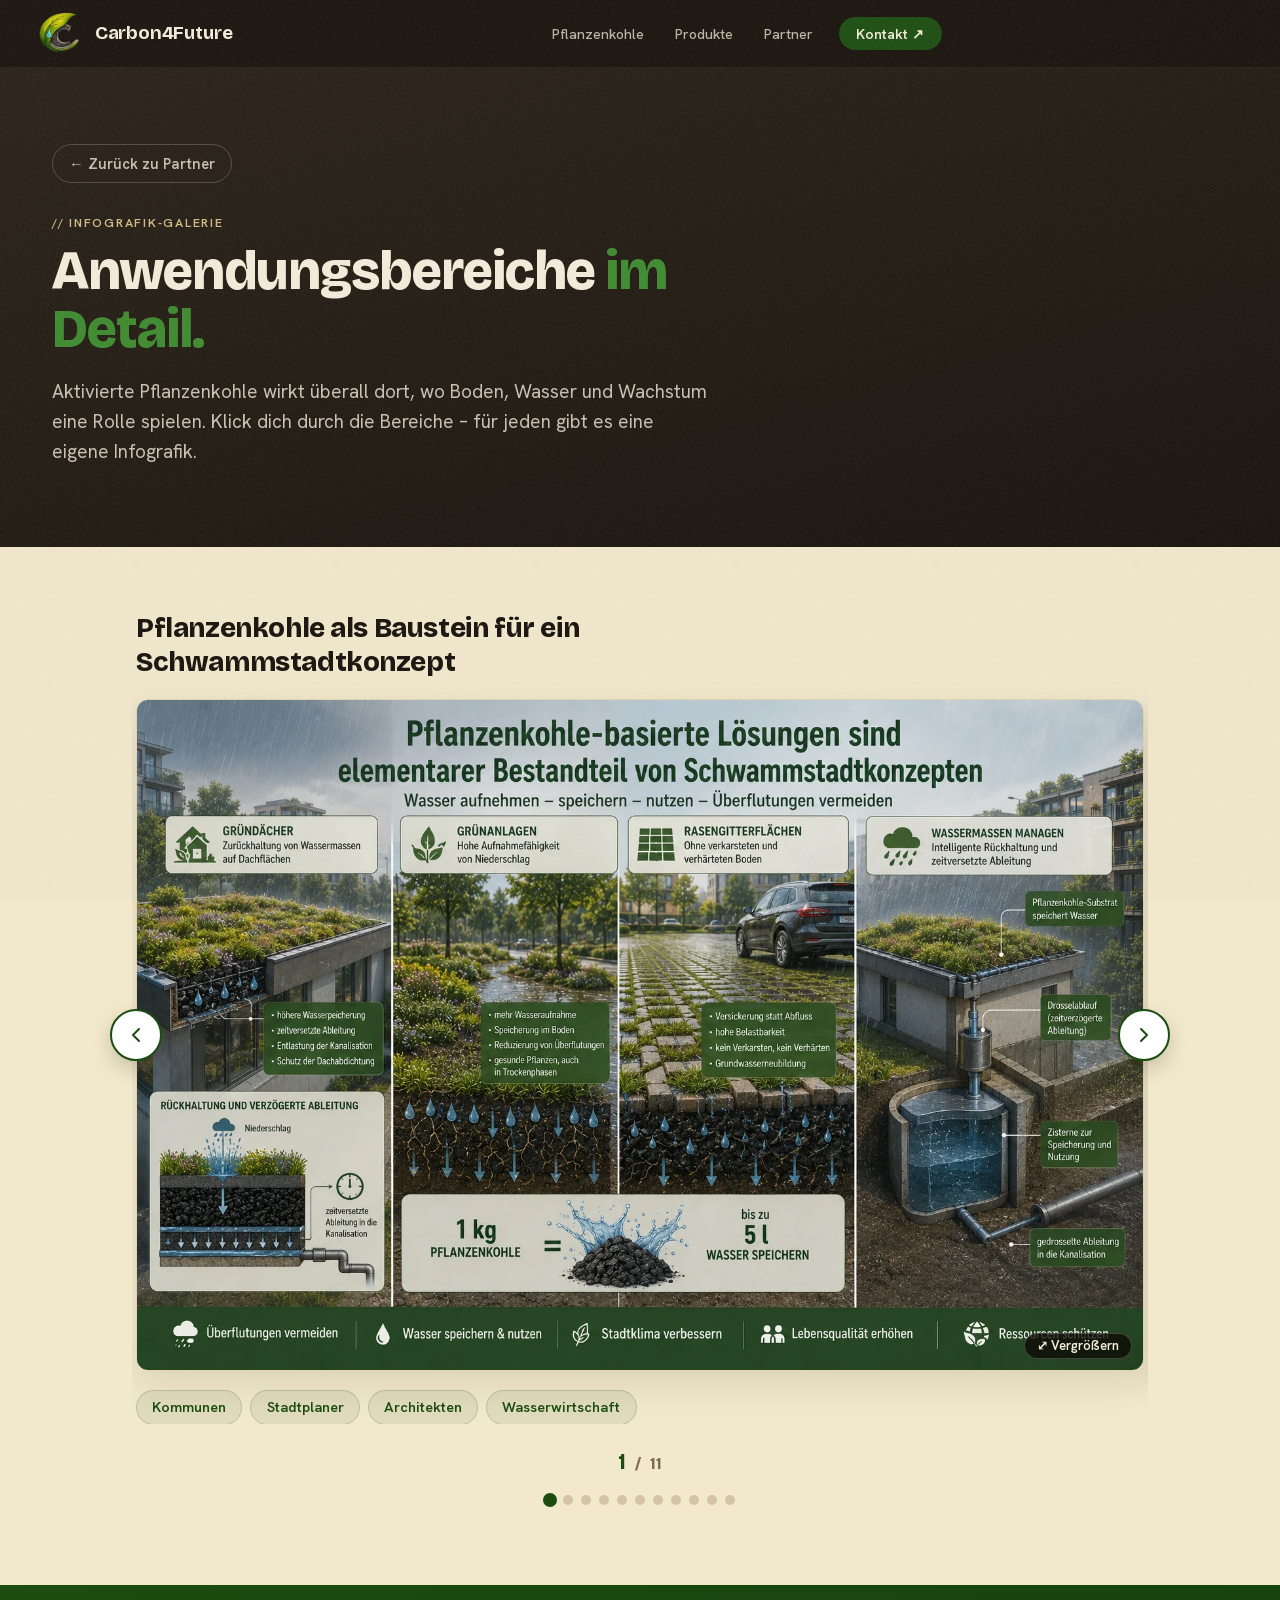
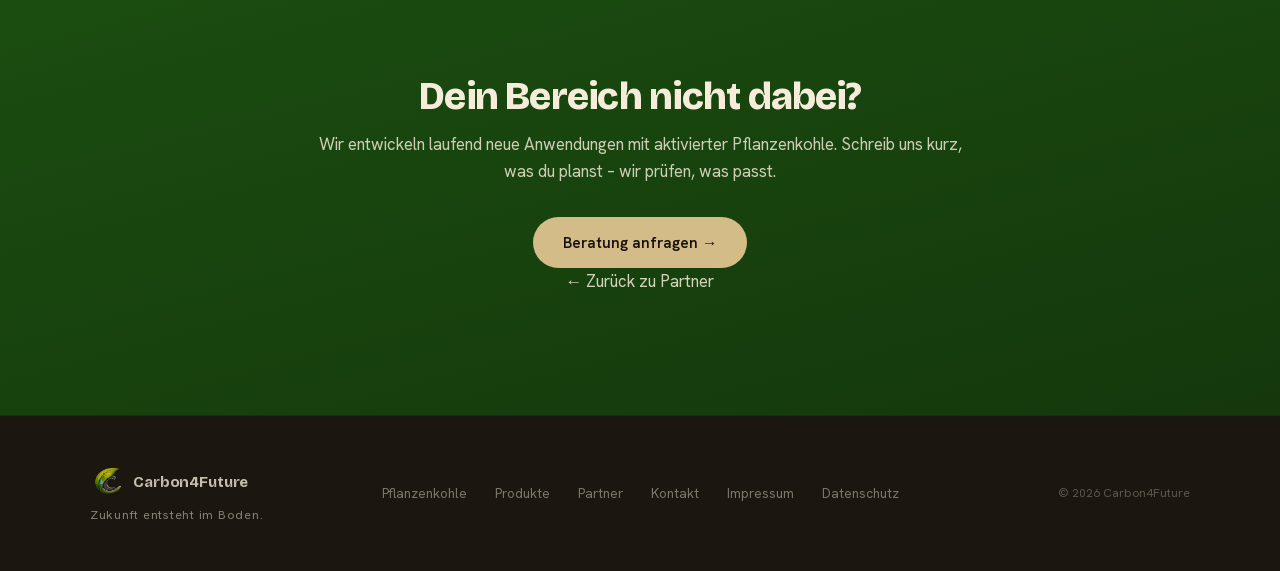
==== commit 6b05702f: "Carousel-Frame: dynamische Höhe je Slide (HTML-Teil) Ergänzt das updateFrameHeight() JS, damit Frame" ====
--- a/anwendungsbereiche.html
+++ b/anwendungsbereiche.html
@@ -343,6 +343,14 @@
       let idx = 0;
       total.textContent = slides.length;
 
+      const frame = root.querySelector('.ab-carousel-frame');
+
+      const updateFrameHeight = () => {
+        const active = slides[idx];
+        if (!frame || !active) return;
+        frame.style.height = active.offsetHeight + 'px';
+      };
+
       const updateNavPos = () => {
         const img = root.querySelector('.ab-slide.is-active .ab-card-img');
         if (!img) return;
@@ -355,15 +363,20 @@
         });
       };
 
+      const updateAll = () => {
+        updateFrameHeight();
+        updateNavPos();
+      };
+
       const go = (i) => {
         idx = (i + slides.length) % slides.length;
         slides.forEach((s, n) => s.classList.toggle('is-active', n === idx));
         dots.forEach((d, n) => d.classList.toggle('is-active', n === idx));
         current.textContent = idx + 1;
         track.style.transform = `translateX(-${idx * 100}%)`;
-        // After transform settles, reposition nav buttons
-        requestAnimationFrame(updateNavPos);
-        setTimeout(updateNavPos, 600);
+        // After transform settles, reposition nav buttons + frame height
+        requestAnimationFrame(updateAll);
+        setTimeout(updateAll, 600);
       };
 
       prev.addEventListener('click', () => go(idx - 1));
@@ -385,20 +398,20 @@
         touchStart = null;
       });
 
-      // Reposition arrows when images load and on resize
+      // Reposition arrows + height when images load and on resize
       slides.forEach((s) => {
         const img = s.querySelector('img');
-        if (img && !img.complete) img.addEventListener('load', updateNavPos);
+        if (img && !img.complete) img.addEventListener('load', updateAll);
       });
       let resizeT;
       window.addEventListener('resize', () => {
         clearTimeout(resizeT);
-        resizeT = setTimeout(updateNavPos, 100);
+        resizeT = setTimeout(updateAll, 100);
       });
 
       go(0);
-      requestAnimationFrame(updateNavPos);
-      setTimeout(updateNavPos, 800);
+      requestAnimationFrame(updateAll);
+      setTimeout(updateAll, 800);
     })();
   </script>
 </body>
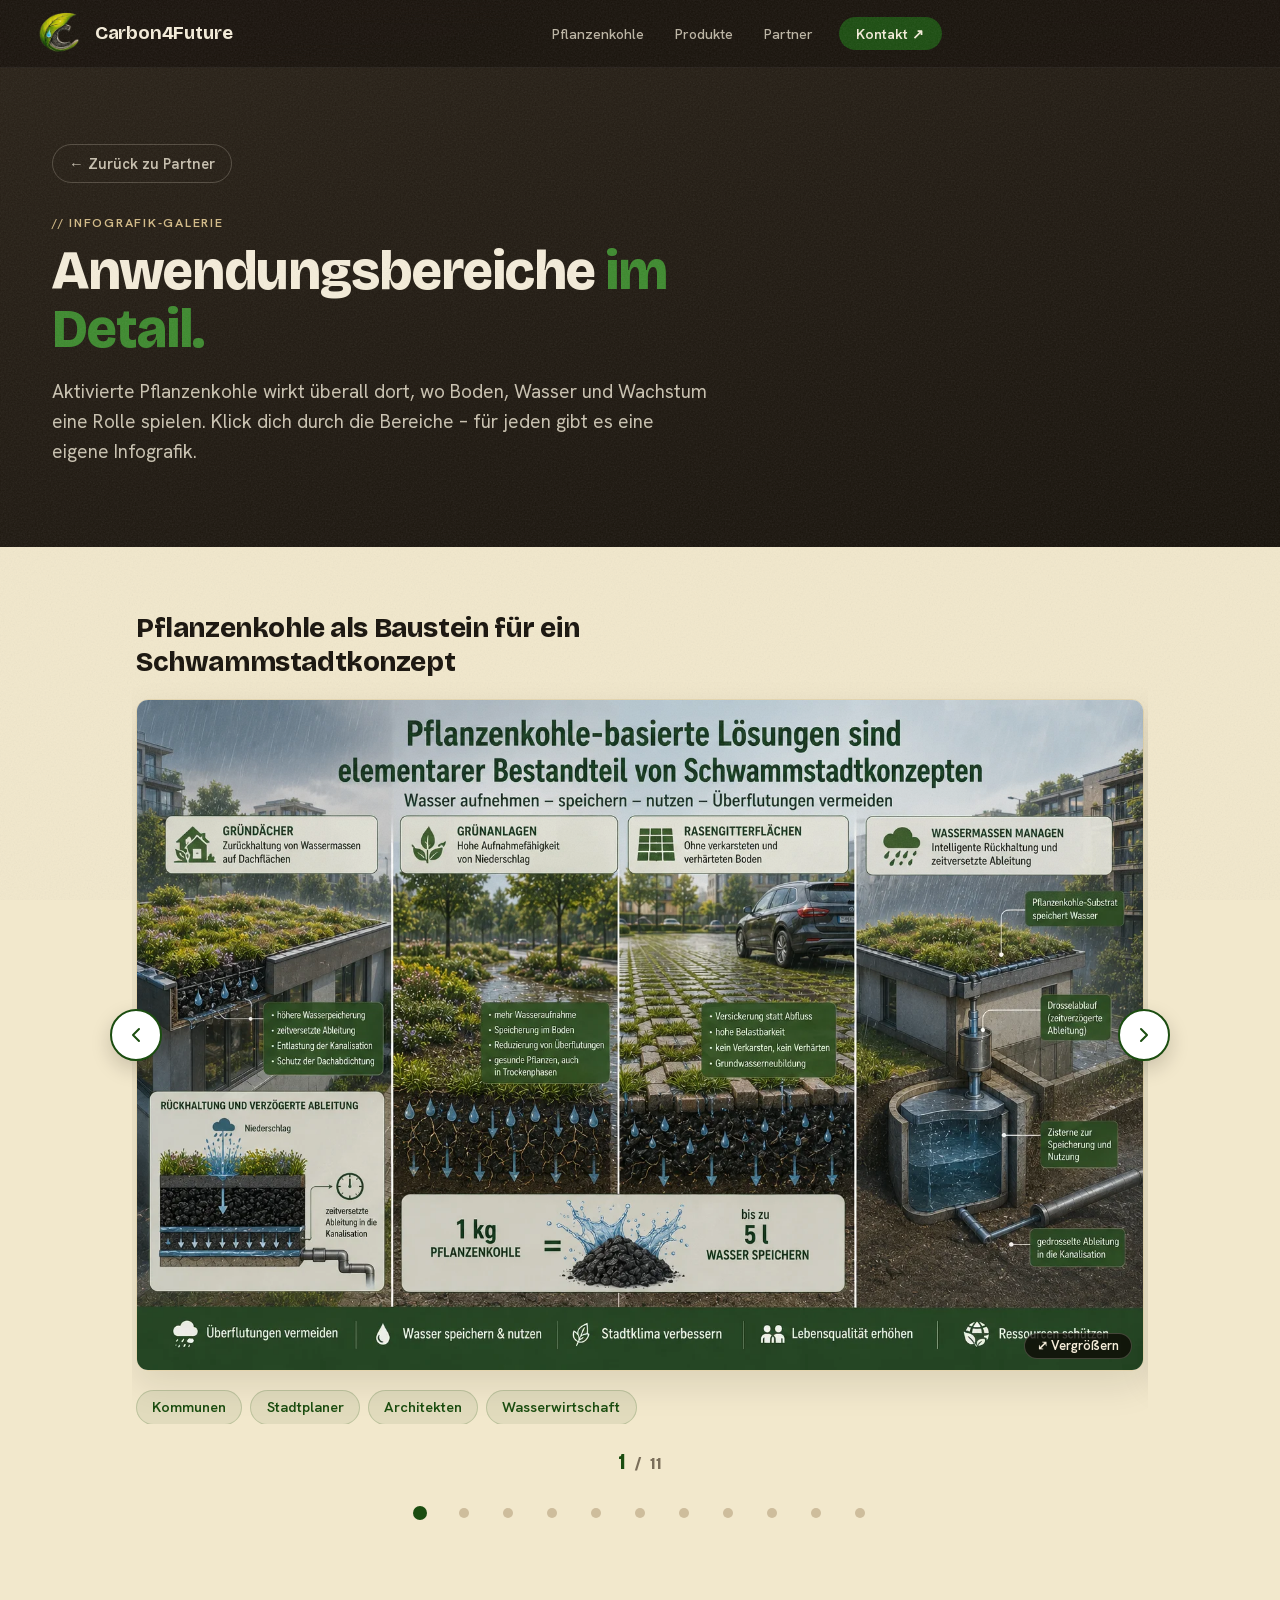
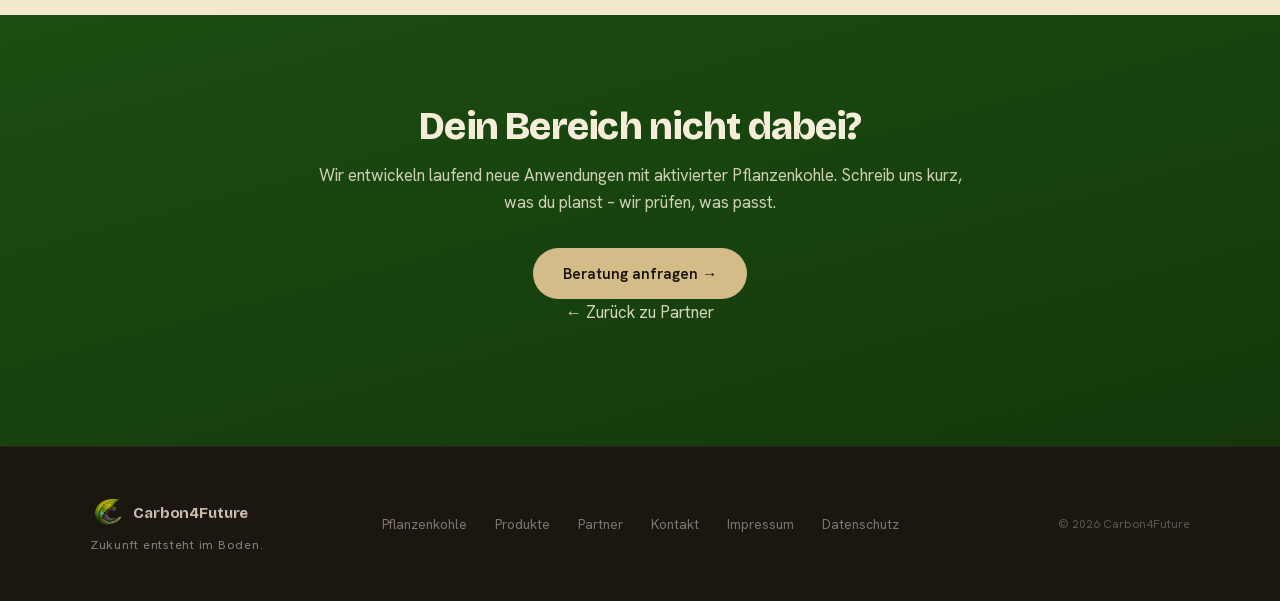
==== commit 21d37009: "Audit P1+P2 fixes: 77 MB unused assets weg, CSS halbiert, A11y + Performance Performance / Cleanup: " ====
--- a/anwendungsbereiche.html
+++ b/anwendungsbereiche.html
@@ -5,6 +5,9 @@
   <meta name="viewport" content="width=device-width, initial-scale=1.0">
   <title>Anwendungsbereiche – Carbon4Future</title>
   <meta name="description" content="Aktivierte Pflanzenkohle für GaLaBau, Stadtbäume, Schwammstadt, Kommunen, Golf, Imker, Handel und mehr. Infografik-Galerie zu jedem Anwendungsbereich.">
+  <meta property="og:title" content="Anwendungsbereiche – Carbon4Future">
+  <meta property="og:description" content="Infografik-Galerie: Was aktivierte Pflanzenkohle in 11 Anwendungsbereichen konkret leistet – von Schwammstadt bis Hobbygarten.">
+  <meta property="og:type" content="website">
   <link rel="stylesheet" href="css/style.css">
 </head>
 <body>
--- a/css/style.css
+++ b/css/style.css
@@ -353,12 +353,11 @@
 .hero-img {
   position: absolute;
   inset: 0;
-  background-size: cover;
-  background-position: center 30%;
-  background-repeat: no-repeat;
+  display: block;
   transform: scale(1.04);
   transition: transform 8s ease-out;
 }
+.hero-img img { width: 100%; height: 100%; object-fit: cover; object-position: center 30%; display: block; }
 .hero-img.loaded { transform: scale(1); }
 .hero-overlay {
   position: absolute;
@@ -420,6 +419,7 @@
   border: 1px solid rgba(255,255,255,.1);
   border-radius: var(--radius-lg);
   backdrop-filter: blur(8px);
+  -webkit-backdrop-filter: blur(8px);
   overflow: hidden;
   width: fit-content;
 }
@@ -505,81 +505,6 @@
   border: 1px solid rgba(255,255,255,.35);
   border-radius: 50px;
   background: rgba(255,255,255,.07);
-}
-
-/* ═══════════════════════════════════════════════════════════
-   PROBLEM SECTION
-   ═══════════════════════════════════════════════════════════ */
-.problem {
-  background: var(--cream);
-  padding: 7rem 2rem;
-}
-.problem-inner {
-  max-width: 1100px;
-  margin: 0 auto;
-  display: grid;
-  grid-template-columns: 1fr 1fr;
-  gap: 5rem;
-  align-items: center;
-}
-
-.problem-list {
-  display: flex;
-  flex-direction: column;
-  gap: 1rem;
-  margin: 1.75rem 0 2rem;
-}
-.problem-list li {
-  display: flex;
-  align-items: flex-start;
-  gap: .85rem;
-  font-size: 1.05rem;
-  font-weight: 400;
-  color: var(--coal-mid);
-  line-height: 1.5;
-}
-.prob-x {
-  font-size: 1.1rem;
-  font-weight: 700;
-  color: #c0392b;
-  flex-shrink: 0;
-  margin-top: .1rem;
-}
-.problem-intro {
-  font-size: 1rem;
-  color: var(--muted);
-  line-height: 1.6;
-  margin-bottom: .25rem;
-}
-.problem-solution-hint {
-  display: flex;
-  align-items: flex-start;
-  gap: 1rem;
-  background: linear-gradient(135deg, rgba(61,138,46,.08) 0%, rgba(61,138,46,.04) 100%);
-  border: 1px solid rgba(61,138,46,.25);
-  border-radius: var(--radius);
-  padding: 1.1rem 1.25rem;
-  margin-top: .5rem;
-}
-.psh-arrow {
-  font-size: 1.4rem;
-  color: var(--leaf);
-  font-weight: 700;
-  flex-shrink: 0;
-  line-height: 1.4;
-}
-.problem-solution-hint p {
-  font-size: .98rem;
-  color: var(--coal);
-  line-height: 1.5;
-  margin: 0;
-}
-.problem-solution-hint strong { color: var(--forest); }
-
-.problem-img img {
-  width: 100%;
-  border-radius: var(--radius-lg);
-  box-shadow: 0 20px 60px rgba(22,17,10,.18);
 }
 
 /* ═══════════════════════════════════════════════════════════
@@ -699,6 +624,7 @@
   bottom: .85rem;
   background: rgba(12,9,5,.68);
   backdrop-filter: blur(6px);
+  -webkit-backdrop-filter: blur(6px);
   padding: .3rem .8rem;
   border-radius: 50px;
   font-size: .73rem;
@@ -714,274 +640,6 @@
   .pkohle-visual-cap span:not(.pkohle-vs) { font-size: .6rem; padding: .2rem .5rem; }
   .pkohle-visual-cap span:first-child { right: calc(51.7% + 1.25rem); }
   .pkohle-visual-cap span:last-child  { left:  calc(48.3% + 1.25rem); }
-}
-
-/* ═══════════════════════════════════════════════════════════
-   PRODUKTE
-   ═══════════════════════════════════════════════════════════ */
-.produkte {
-  background: var(--cream);
-  padding: 7rem 2rem;
-  position: relative;
-}
-.produkte::before {
-  content: '';
-  position: absolute;
-  inset: 0;
-  background-image: url("data:image/svg+xml,%3Csvg xmlns='http://www.w3.org/2000/svg' width='200' height='200'%3E%3Cfilter id='n'%3E%3CfeTurbulence type='fractalNoise' baseFrequency='0.55' numOctaves='3' stitchTiles='stitch'/%3E%3CfeColorMatrix type='saturate' values='0'/%3E%3C/filter%3E%3Crect width='200' height='200' filter='url(%23n)' opacity='0.4'/%3E%3C/svg%3E");
-  opacity: 0.04;
-  pointer-events: none;
-}
-
-.produkte-inner {
-  max-width: 1200px;
-  margin: 0 auto;
-  position: relative;
-}
-.produkte-head {
-  max-width: 600px;
-  margin-bottom: 3.5rem;
-}
-.produkte-sub {
-  font-size: 1.05rem;
-  line-height: 1.65;
-  color: var(--muted);
-  margin-top: 1rem;
-}
-
-.prod-grid {
-  display: grid;
-  grid-template-columns: repeat(3, 1fr);
-  gap: 1.5rem;
-}
-
-.prod-card {
-  background: #fff;
-  border-radius: var(--radius-lg);
-  overflow: hidden;
-  border: 1px solid rgba(22,17,10,.07);
-  box-shadow: 0 2px 12px rgba(22,17,10,.06);
-  transition: transform .25s, box-shadow .25s;
-  display: flex;
-  flex-direction: column;
-}
-.prod-card:hover {
-  transform: translateY(-4px);
-  box-shadow: 0 12px 40px rgba(22,17,10,.12);
-}
-
-.prod-img-wrap {
-  position: relative;
-  aspect-ratio: 16/9;
-  overflow: hidden;
-  flex-shrink: 0;
-}
-.prod-img-wrap img {
-  width: 100%;
-  height: 100%;
-  object-fit: cover;
-  transition: transform .4s ease;
-}
-.prod-card:hover .prod-img-wrap img { transform: scale(1.04); }
-
-.prod-img-wrap--coal,
-.prod-img-wrap--leaf {
-  display: flex;
-  flex-direction: column;
-  align-items: center;
-  justify-content: center;
-  gap: .75rem;
-  aspect-ratio: 16/9;
-}
-.prod-img-wrap--coal { background: var(--coal-mid); }
-.prod-img-wrap--leaf { background: var(--forest); }
-
-.prod-img-placeholder { color: rgba(245,237,218,.4); }
-.prod-img-label {
-  font-size: .78rem;
-  font-weight: 600;
-  letter-spacing: .1em;
-  text-transform: uppercase;
-  color: rgba(245,237,218,.45);
-}
-
-.prod-zoom-btn {
-  position: absolute;
-  top: .5rem;
-  right: .5rem;
-  width: 2rem;
-  height: 2rem;
-  border-radius: 50%;
-  background: rgba(0,0,0,.45);
-  border: none;
-  color: #fff;
-  font-size: .9rem;
-  line-height: 1;
-  cursor: zoom-in;
-  display: flex;
-  align-items: center;
-  justify-content: center;
-  z-index: 2;
-  transition: background .2s;
-  backdrop-filter: blur(4px);
-}
-.prod-zoom-btn:hover { background: rgba(0,0,0,.7); }
-
-.prod-body {
-  padding: 1.25rem 1.5rem 1.5rem;
-  display: flex;
-  flex-direction: column;
-  gap: .6rem;
-  flex: 1;
-}
-
-.prod-badge {
-  display: inline-flex;
-  align-self: flex-start;
-  font-size: .68rem;
-  font-weight: 700;
-  letter-spacing: .1em;
-  text-transform: uppercase;
-  padding: .25rem .7rem;
-  border-radius: 50px;
-}
-.prod-badge--top    { background: rgba(27,77,16,.1); color: var(--forest); }
-.prod-badge--green  { background: rgba(61,138,46,.12); color: var(--forest-mid); }
-.prod-badge--earth  { background: rgba(122,88,48,.1); color: var(--earth); }
-.prod-badge--coal   { background: rgba(22,17,10,.08); color: var(--coal-mid); }
-
-.prod-name {
-  font-family: var(--ff-head);
-  font-size: 1.2rem;
-  font-weight: 700;
-  color: var(--coal);
-  line-height: 1.2;
-}
-.prod-desc {
-  font-size: .9rem;
-  line-height: 1.55;
-  color: var(--muted);
-  flex: 1;
-}
-.prod-tags {
-  display: flex;
-  flex-wrap: wrap;
-  gap: .35rem;
-  margin-top: auto;
-  padding-top: .5rem;
-}
-.prod-tags span {
-  font-size: .7rem;
-  font-weight: 600;
-  color: var(--forest);
-  background: rgba(27,77,16,.08);
-  padding: .2rem .55rem;
-  border-radius: 50px;
-  letter-spacing: .04em;
-}
-.prod-size {
-  font-size: .8rem;
-  color: var(--muted);
-  border-top: 1px solid rgba(22,17,10,.07);
-  padding-top: .75rem;
-  margin-top: .25rem;
-}
-.prod-size strong { color: var(--coal); }
-
-/* ═══════════════════════════════════════════════════════════
-   ZIELGRUPPEN
-   ═══════════════════════════════════════════════════════════ */
-.zielgruppen {
-  background: var(--coal-mid);
-  padding: 7rem 2rem;
-  position: relative;
-  overflow: hidden;
-}
-.zielgruppen::before {
-  content: '';
-  position: absolute;
-  inset: 0;
-  background: radial-gradient(ellipse 70% 50% at 20% 80%, rgba(27,77,16,.2) 0%, transparent 60%);
-  pointer-events: none;
-}
-
-.zg-inner {
-  max-width: 1100px;
-  margin: 0 auto;
-  position: relative;
-}
-.zg-inner > .section-h2 { margin-bottom: 3rem; }
-
-.zg-tabs {
-  display: flex;
-  flex-wrap: wrap;
-  gap: .5rem;
-  margin-bottom: 2.5rem;
-}
-.zg-tab {
-  font-family: var(--ff-body);
-  font-size: .9rem;
-  font-weight: 600;
-  color: rgba(245,237,218,.55);
-  padding: .6rem 1.3rem;
-  border-radius: 50px;
-  border: 1.5px solid rgba(255,255,255,.12);
-  transition: color .2s, background .2s, border-color .2s;
-}
-.zg-tab:hover { color: var(--cream-text); border-color: rgba(255,255,255,.25); }
-.zg-tab--active,
-.zg-tab[aria-selected="true"] {
-  background: var(--forest);
-  color: var(--cream-text);
-  border-color: var(--forest);
-}
-
-.zg-panel { display: none; }
-.zg-panel--active,
-.zg-panel[style*="block"] { display: block; }
-
-.zg-panel-layout {
-  display: flex;
-  flex-direction: column;
-  gap: 1.5rem;
-}
-
-.zg-visual {
-  order: -1;
-  border-radius: var(--radius-lg);
-  overflow: hidden;
-  border: 1px solid rgba(255,255,255,.1);
-  background: rgba(0,0,0,.25);
-  line-height: 0;
-  cursor: zoom-in;
-}
-.zg-visual img {
-  width: 100%;
-  height: auto;
-  display: block;
-  transition: transform .5s var(--ease-out-quart);
-}
-.zg-visual:hover img { transform: scale(1.015); }
-
-.zoom-hint {
-  order: -1;
-  text-align: center;
-  font-size: .68rem;
-  font-weight: 600;
-  letter-spacing: .08em;
-  text-transform: uppercase;
-  color: rgba(245,237,218,.45);
-  margin: -.25rem 0 0;
-  cursor: zoom-in;
-  transition: color .2s;
-  line-height: 1;
-}
-.zoom-hint:hover { color: rgba(245,237,218,.85); }
-.kontakt-recipe .zoom-hint,
-.kontakt-text .zoom-hint {
-  color: rgba(245,237,218,.4);
-  margin-top: .4rem;
-  order: 0;
 }
 
 /* ─── LIGHTBOX ──────────────────────────────────────────── */
@@ -1118,421 +776,6 @@
 .zg-footer .btn-outline-light { margin-left: auto; white-space: nowrap; }
 
 /* ═══════════════════════════════════════════════════════════
-   BUNDLES
-   ═══════════════════════════════════════════════════════════ */
-.bundles {
-  background: var(--cream);
-  padding: 7rem 2rem;
-  position: relative;
-  overflow: hidden;
-}
-.bundles::before {
-  content: '';
-  position: absolute;
-  inset: 0;
-  background-image: url("data:image/svg+xml,%3Csvg xmlns='http://www.w3.org/2000/svg' width='250' height='250'%3E%3Cfilter id='n'%3E%3CfeTurbulence type='fractalNoise' baseFrequency='0.65' numOctaves='3' stitchTiles='stitch'/%3E%3CfeColorMatrix type='saturate' values='0'/%3E%3C/filter%3E%3Crect width='250' height='250' filter='url(%23n)'/%3E%3C/svg%3E");
-  opacity: 0.035;
-  pointer-events: none;
-}
-
-.bundles-inner {
-  max-width: 1200px;
-  margin: 0 auto;
-  position: relative;
-}
-.bundles-sub {
-  font-size: 1.05rem;
-  line-height: 1.65;
-  color: var(--muted);
-  max-width: 680px;
-  margin-top: 1rem;
-  margin-bottom: 3.5rem;
-}
-
-.bundle-grid {
-  display: grid;
-  grid-template-columns: repeat(3, 1fr);
-  gap: 1.5rem;
-  margin-bottom: 2rem;
-}
-
-.bundle-card {
-  background: #fff;
-  border: 1px solid rgba(22,17,10,.07);
-  border-radius: var(--radius-lg);
-  padding: 2rem 1.75rem;
-  box-shadow: 0 2px 12px rgba(22,17,10,.05);
-  display: flex;
-  flex-direction: column;
-  gap: .75rem;
-  transition: transform .25s, box-shadow .25s;
-}
-.bundle-card:hover {
-  transform: translateY(-4px);
-  box-shadow: 0 12px 40px rgba(22,17,10,.11);
-}
-.bundle-card--premium {
-  background: var(--coal);
-  border-color: var(--coal);
-  box-shadow: 0 4px 24px rgba(22,17,10,.2);
-}
-.bundle-card--premium .bundle-name,
-.bundle-card--premium .bundle-subtitle,
-.bundle-card--premium .bundle-products li,
-.bundle-card--premium .bundle-why {
-  color: var(--cream-text);
-}
-.bundle-card--premium .bundle-products { border-color: rgba(255,255,255,.1); }
-.bundle-card--premium .bundle-products li::before { color: var(--leaf); }
-.bundle-card--premium .bundle-price-old { color: rgba(245,237,218,.45); }
-
-.bundle-badge {
-  display: inline-flex;
-  align-self: flex-start;
-  font-size: .68rem;
-  font-weight: 700;
-  letter-spacing: .1em;
-  text-transform: uppercase;
-  padding: .25rem .7rem;
-  border-radius: 50px;
-  background: rgba(22,17,10,.07);
-  color: var(--muted);
-}
-.bundle-badge--green   { background: rgba(61,138,46,.12); color: var(--forest-mid); }
-.bundle-badge--top     { background: rgba(27,77,16,.1); color: var(--forest); }
-.bundle-badge--premium { background: var(--leaf); color: #fff; }
-
-.bundle-name {
-  font-family: var(--ff-head);
-  font-size: 1.25rem;
-  font-weight: 800;
-  color: var(--coal);
-  line-height: 1.2;
-}
-.bundle-subtitle {
-  font-size: .88rem;
-  color: var(--muted);
-  font-style: italic;
-}
-.bundle-products {
-  list-style: none;
-  display: flex;
-  flex-direction: column;
-  gap: .35rem;
-  padding: .75rem 0;
-  border-top: 1px solid rgba(22,17,10,.07);
-  border-bottom: 1px solid rgba(22,17,10,.07);
-  margin: .25rem 0;
-}
-.bundle-products li {
-  font-size: .88rem;
-  color: var(--coal-mid);
-  display: flex;
-  align-items: flex-start;
-  gap: .5rem;
-}
-.bundle-products li::before {
-  content: '·';
-  color: var(--forest-mid);
-  font-weight: 700;
-  flex-shrink: 0;
-}
-.bundle-why {
-  font-size: .8rem;
-  line-height: 1.55;
-  color: var(--muted);
-  font-style: italic;
-}
-.bundle-price-row {
-  display: flex;
-  flex-direction: column;
-  gap: .35rem;
-  margin-top: auto;
-  padding-top: .5rem;
-}
-.bundle-price-main {
-  display: flex;
-  align-items: center;
-  gap: .75rem;
-  flex-wrap: wrap;
-}
-.bundle-price-old {
-  font-size: .88rem;
-  font-weight: 500;
-  color: rgba(100,80,60,.7);
-  text-decoration: line-through;
-  text-decoration-thickness: 1.5px;
-}
-.bundle-card--premium .bundle-price-old { color: rgba(245,237,218,.45); }
-.bundle-price {
-  font-family: var(--ff-head);
-  font-size: 1.6rem;
-  font-weight: 800;
-  color: var(--forest);
-  letter-spacing: -.02em;
-}
-.bundle-card--premium .bundle-price { color: var(--leaf); }
-.bundle-save {
-  font-size: .75rem;
-  font-weight: 700;
-  color: var(--leaf);
-  background: rgba(61,138,46,.12);
-  border: 1px solid rgba(61,138,46,.35);
-  padding: .22rem .65rem;
-  border-radius: 50px;
-  white-space: nowrap;
-}
-.bundle-card--premium .bundle-save {
-  background: rgba(61,138,46,.2);
-  border-color: rgba(61,138,46,.5);
-}
-
-.bundles-note {
-  text-align: center;
-  font-size: .85rem;
-  color: var(--muted);
-  padding: 1rem;
-}
-
-/* ═══════════════════════════════════════════════════════════
-   PRODUKTION
-   ═══════════════════════════════════════════════════════════ */
-.produktion {
-  background: var(--forest);
-  padding: 6rem 2rem;
-  position: relative;
-  overflow: hidden;
-}
-.produktion::before {
-  content: '';
-  position: absolute;
-  inset: 0;
-  background: radial-gradient(ellipse 60% 80% at 90% 50%, rgba(61,138,46,.25) 0%, transparent 60%);
-  pointer-events: none;
-}
-.produktion-inner {
-  max-width: 1100px;
-  margin: 0 auto;
-  display: grid;
-  grid-template-columns: 1fr 1fr;
-  gap: 5rem;
-  align-items: center;
-  position: relative;
-}
-.produktion-desc {
-  font-size: 1.05rem;
-  line-height: 1.7;
-  color: rgba(245,237,218,.72);
-  margin-top: 1.25rem;
-}
-.produktion-facts {
-  display: grid;
-  grid-template-columns: 1fr 1fr;
-  gap: 1.5rem;
-}
-.fact-item {
-  background: rgba(255,255,255,.07);
-  border: 1px solid rgba(255,255,255,.1);
-  border-radius: var(--radius-lg);
-  padding: 1.75rem 1.5rem;
-  text-align: center;
-  transition: background .2s;
-}
-.fact-item:hover { background: rgba(255,255,255,.1); }
-.fact-n {
-  font-family: var(--ff-head);
-  font-size: 2.2rem;
-  font-weight: 800;
-  color: var(--cream-text);
-  letter-spacing: -.02em;
-  line-height: 1;
-}
-.fact-l {
-  font-size: .82rem;
-  font-weight: 500;
-  color: rgba(245,237,218,.6);
-  margin-top: .5rem;
-  text-transform: uppercase;
-  letter-spacing: .06em;
-}
-
-/* ═══════════════════════════════════════════════════════════
-   WIE ES FUNKTIONIERT
-   ═══════════════════════════════════════════════════════════ */
-.wie-es {
-  background: var(--coal) url('../assets/images/erde-kohle.webp') center/cover no-repeat;
-  padding: 7rem 2rem;
-  position: relative;
-  overflow: hidden;
-}
-.wie-es::before {
-  content: '';
-  position: absolute;
-  inset: 0;
-  background:
-    radial-gradient(ellipse 60% 60% at 80% 50%, rgba(61,138,46,.15) 0%, transparent 70%),
-    rgba(14, 11, 6, 0.80);
-  pointer-events: none;
-}
-.wie-es-inner {
-  max-width: 1100px;
-  margin: 0 auto;
-  position: relative;
-}
-.wie-es-inner > .section-kicker { color: var(--sand); }
-.wie-es-inner > .section-h2    { color: var(--cream-text); }
-.wie-es-inner > .section-h2 em { color: var(--leaf); }
-.wie-es-steps {
-  display: grid;
-  grid-template-columns: 1fr auto 1fr auto 1fr;
-  gap: 0;
-  align-items: start;
-  margin-top: 4rem;
-}
-.wie-es-step {
-  display: flex;
-  flex-direction: column;
-  align-items: center;
-  text-align: center;
-  padding: 0 1.5rem;
-}
-.wie-es-num {
-  width: 3rem;
-  height: 3rem;
-  border-radius: 50%;
-  background: var(--leaf);
-  color: #fff;
-  font-family: var(--ff-head);
-  font-weight: 800;
-  font-size: 1.1rem;
-  display: flex;
-  align-items: center;
-  justify-content: center;
-  margin-bottom: 1.25rem;
-  flex-shrink: 0;
-}
-.wie-es-icon {
-  width: 3.5rem;
-  height: 3.5rem;
-  color: var(--leaf);
-  margin-bottom: 1rem;
-}
-.wie-es-icon svg { width: 100%; height: 100%; }
-.wie-es-title {
-  font-family: var(--ff-head);
-  font-size: 1.15rem;
-  font-weight: 700;
-  color: var(--cream-text);
-  margin-bottom: .6rem;
-}
-.wie-es-desc {
-  font-size: .92rem;
-  color: rgba(245,237,218,.6);
-  line-height: 1.6;
-  max-width: 240px;
-}
-.wie-es-connector {
-  font-size: 2rem;
-  color: var(--leaf);
-  opacity: .5;
-  margin-top: 1.5rem;
-  padding: 0 .5rem;
-  align-self: center;
-}
-.wie-es-co2 {
-  display: flex;
-  align-items: center;
-  gap: 1rem;
-  margin-top: 3.5rem;
-  padding: 1.25rem 1.5rem;
-  background: rgba(61,138,46,.1);
-  border: 1px solid rgba(61,138,46,.25);
-  border-radius: var(--radius);
-  color: rgba(245,237,218,.75);
-  font-size: .95rem;
-  line-height: 1.5;
-}
-.wie-es-co2 svg { color: var(--leaf); flex-shrink: 0; }
-.wie-es-co2 strong { color: var(--leaf); }
-@media (max-width: 900px) {
-  .wie-es-steps {
-    grid-template-columns: 1fr;
-    gap: 0;
-  }
-  .wie-es-connector { display: none; }
-  .wie-es-step { padding: 1.5rem 0; border-bottom: 1px solid rgba(245,237,218,.08); }
-  .wie-es-step:last-child { border-bottom: none; }
-}
-
-/* ═══════════════════════════════════════════════════════════
-   MITMACHEN – Terra Preta selbst machen
-   ═══════════════════════════════════════════════════════════ */
-.mitmach {
-  background: var(--cream);
-  padding: 6rem 2rem;
-}
-.mitmach-inner {
-  max-width: 1100px;
-  margin: 0 auto;
-  display: grid;
-  grid-template-columns: 1fr 1fr;
-  gap: 4rem;
-  align-items: center;
-}
-.mitmach-steps {
-  display: flex;
-  flex-direction: column;
-  gap: 1.5rem;
-  margin: 2rem 0;
-}
-.mitmach-step {
-  display: flex;
-  gap: 1.25rem;
-  align-items: flex-start;
-}
-.mitmach-step-num {
-  flex-shrink: 0;
-  width: 2.25rem;
-  height: 2.25rem;
-  border-radius: 50%;
-  background: var(--leaf);
-  color: #fff;
-  font-family: var(--ff-head);
-  font-weight: 800;
-  font-size: .95rem;
-  display: flex;
-  align-items: center;
-  justify-content: center;
-}
-.mitmach-step-text strong {
-  display: block;
-  font-weight: 700;
-  color: var(--coal);
-  margin-bottom: .2rem;
-}
-.mitmach-step-text span {
-  font-size: .9rem;
-  color: rgba(22,17,10,.6);
-  line-height: 1.5;
-}
-.mitmach-visual {
-  border-radius: var(--radius-lg);
-  overflow: hidden;
-  box-shadow: 0 8px 40px rgba(22,17,10,.12);
-}
-.mitmach-visual img {
-  width: 100%;
-  height: auto;
-  display: block;
-}
-@media (max-width: 768px) {
-  .mitmach-inner {
-    grid-template-columns: 1fr;
-    gap: 2.5rem;
-  }
-}
-
-/* ═══════════════════════════════════════════════════════════
    KONTAKT
    ═══════════════════════════════════════════════════════════ */
 .kontakt {
@@ -1726,668 +969,6 @@
   color: rgba(245,237,218,.3);
   text-align: right;
   line-height: 1.5;
-}
-
-/* ═══════════════════════════════════════════════════════════
-   ROI-RECHNER
-   ═══════════════════════════════════════════════════════════ */
-.roi {
-  background: var(--coal) url('../assets/images/erde-kohle.webp') center/cover no-repeat;
-  padding: 7rem 2rem;
-  position: relative;
-}
-.roi::before {
-  content: '';
-  position: absolute;
-  inset: 0;
-  background: rgba(14, 11, 6, 0.78);
-  pointer-events: none;
-}
-.roi-inner {
-  max-width: 860px;
-  margin: 0 auto;
-  position: relative;
-}
-.roi-head {
-  max-width: 680px;
-  margin-bottom: 3.5rem;
-}
-.roi-intro {
-  font-size: 1.05rem;
-  line-height: 1.65;
-  color: var(--muted);
-  margin-top: 1rem;
-}
-.roi-card {
-  background: #fff;
-  border-radius: var(--radius-lg);
-  border: 1px solid rgba(22,17,10,.09);
-  box-shadow: 0 4px 40px rgba(22,17,10,.09);
-  padding: 2.75rem;
-}
-
-/* ── Step bar ── */
-.roi-stepbar {
-  display: flex;
-  align-items: flex-start;
-  margin-bottom: 2.5rem;
-  padding-bottom: 2rem;
-  border-bottom: 1px solid rgba(22,17,10,.08);
-}
-.roi-stepdot {
-  display: flex;
-  flex-direction: column;
-  align-items: center;
-  gap: .4rem;
-  flex-shrink: 0;
-}
-.roi-sdnum {
-  width: 38px;
-  height: 38px;
-  border-radius: 50%;
-  border: 2px solid rgba(22,17,10,.15);
-  background: #fff;
-  color: var(--muted);
-  font-family: var(--ff-head);
-  font-weight: 700;
-  font-size: .95rem;
-  display: flex;
-  align-items: center;
-  justify-content: center;
-  transition: background .25s, border-color .25s, color .25s;
-}
-.roi-sdlbl {
-  font-size: .7rem;
-  font-weight: 600;
-  text-transform: uppercase;
-  letter-spacing: .08em;
-  color: var(--muted);
-  transition: color .25s;
-}
-.roi-stepdot--active .roi-sdnum  { background: var(--forest); border-color: var(--forest); color: #fff; }
-.roi-stepdot--active .roi-sdlbl  { color: var(--forest); }
-.roi-stepdot--done   .roi-sdnum  { background: var(--leaf); border-color: var(--leaf); color: #fff; }
-.roi-stepdot--done   .roi-sdlbl  { color: var(--leaf); }
-.roi-stepline {
-  flex: 1;
-  height: 2px;
-  background: rgba(22,17,10,.1);
-  margin: 19px .75rem 0;
-  transition: background .3s;
-}
-.roi-stepline--done { background: var(--leaf); }
-
-/* ── Panels ── */
-.roi-panel { outline: none; }
-
-/* ── Sections inside panels ── */
-.roi-section { margin-bottom: 2rem; }
-
-.roi-label {
-  display: block;
-  font-size: .8rem;
-  font-weight: 700;
-  letter-spacing: .09em;
-  text-transform: uppercase;
-  color: var(--coal);
-  margin-bottom: .75rem;
-}
-.roi-label--sm { text-transform: none; letter-spacing: 0; font-size: .85rem; font-weight: 600; }
-.roi-label-meta {
-  font-weight: 400;
-  text-transform: none;
-  letter-spacing: 0;
-  color: var(--muted);
-  margin-left: .4rem;
-}
-
-/* ── Select ── */
-.roi-select-wrap { position: relative; }
-.roi-select {
-  width: 100%;
-  font-family: var(--ff-body);
-  font-size: .95rem;
-  color: var(--coal);
-  background: #fff;
-  border: 1.5px solid rgba(22,17,10,.18);
-  border-radius: var(--radius-sm);
-  padding: .8rem 2.5rem .8rem 1rem;
-  outline: none;
-  cursor: pointer;
-  -webkit-appearance: none;
-  appearance: none;
-  transition: border-color .2s;
-  background-image: url("data:image/svg+xml,%3Csvg xmlns='http://www.w3.org/2000/svg' width='16' height='16' viewBox='0 0 24 24' fill='none' stroke='%237a6e5a' stroke-width='2' stroke-linecap='round' stroke-linejoin='round'%3E%3Cpolyline points='6 9 12 15 18 9'/%3E%3C/svg%3E");
-  background-repeat: no-repeat;
-  background-position: right .8rem center;
-}
-.roi-select:focus { border-color: var(--forest); }
-.roi-select option { color: var(--coal); }
-
-/* ── Problem checkboxes ── */
-.roi-prob-badge {
-  display: inline-block;
-  font-size: .78rem;
-  font-weight: 600;
-  color: var(--muted);
-  background: rgba(22,17,10,.05);
-  padding: .3rem .9rem;
-  border-radius: 50px;
-  margin-bottom: 1.25rem;
-  transition: color .2s, background .2s;
-}
-.roi-prob-grid {
-  display: grid;
-  grid-template-columns: 1fr 1fr;
-  gap: 0 2.5rem;
-}
-.roi-prob-col { display: flex; flex-direction: column; }
-.roi-prob-cat {
-  font-size: .7rem;
-  font-weight: 700;
-  text-transform: uppercase;
-  letter-spacing: .1em;
-  color: var(--earth);
-  margin-bottom: .5rem;
-}
-.roi-prob-cat--gap { margin-top: 1.25rem; }
-.roi-chk {
-  display: flex;
-  align-items: center;
-  gap: .6rem;
-  padding: .4rem 0;
-  cursor: pointer;
-  font-size: .9rem;
-  color: var(--coal);
-  user-select: none;
-}
-.roi-chk:hover { color: var(--forest); }
-.roi-chk input[type="checkbox"] {
-  -webkit-appearance: none;
-  appearance: none;
-  width: 18px;
-  height: 18px;
-  border: 1.5px solid rgba(22,17,10,.25);
-  border-radius: 4px;
-  background: #fff;
-  cursor: pointer;
-  flex-shrink: 0;
-  position: relative;
-  transition: border-color .15s, background .15s;
-}
-.roi-chk input[type="checkbox"]:checked {
-  border-color: var(--forest);
-  background: var(--forest);
-}
-.roi-chk input[type="checkbox"]:checked::after {
-  content: '';
-  position: absolute;
-  left: 4px;
-  top: 1px;
-  width: 7px;
-  height: 11px;
-  border: 2px solid #fff;
-  border-top: none;
-  border-left: none;
-  transform: rotate(45deg);
-}
-.roi-chk input[type="checkbox"]:disabled { opacity: .4; cursor: not-allowed; }
-.roi-chk:has(input:disabled) { color: var(--muted); cursor: not-allowed; }
-
-/* ── Number inputs ── */
-.roi-input {
-  font-family: var(--ff-body);
-  font-size: .95rem;
-  color: var(--coal);
-  background: #fff;
-  border: 1.5px solid rgba(22,17,10,.18);
-  border-radius: var(--radius-sm);
-  padding: .75rem 2.5rem .75rem .9rem;
-  outline: none;
-  width: 100%;
-  transition: border-color .2s;
-}
-.roi-input:focus { border-color: var(--forest); }
-
-/* ── Dimension row ── */
-.roi-dim-row {
-  display: flex;
-  align-items: flex-end;
-  gap: .75rem;
-  margin-bottom: 1.5rem;
-  flex-wrap: wrap;
-}
-.roi-dim-field { flex: 1; min-width: 80px; }
-.roi-dim-label {
-  font-size: .78rem;
-  font-weight: 600;
-  color: var(--muted);
-  margin-bottom: .35rem;
-}
-.roi-dim-input-wrap { position: relative; }
-.roi-dim-input-wrap--fixed { width: 100px; }
-.roi-dim-unit {
-  position: absolute;
-  right: .75rem;
-  top: 50%;
-  transform: translateY(-50%);
-  font-size: .78rem;
-  color: var(--muted);
-  pointer-events: none;
-}
-.roi-dim-sep {
-  font-family: var(--ff-head);
-  font-size: 1.3rem;
-  color: var(--muted);
-  padding-bottom: .65rem;
-  flex-shrink: 0;
-}
-.roi-dim-result {
-  font-family: var(--ff-head);
-  font-size: 1.5rem;
-  font-weight: 800;
-  color: var(--forest);
-  padding: .5rem 0;
-}
-
-/* ── Tiefe block ── */
-.roi-tiefe-block { margin-top: .25rem; }
-.roi-tiefe-row {
-  display: flex;
-  align-items: center;
-  gap: 1rem;
-  margin-top: .5rem;
-  flex-wrap: wrap;
-}
-.roi-tiefe-presets { display: flex; gap: .5rem; flex-wrap: wrap; }
-.roi-preset {
-  font-family: var(--ff-body);
-  font-size: .78rem;
-  font-weight: 600;
-  text-align: center;
-  line-height: 1.4;
-  padding: .4rem .9rem;
-  border: 1.5px solid rgba(22,17,10,.15);
-  border-radius: var(--radius-sm);
-  background: #fff;
-  color: var(--muted);
-  cursor: pointer;
-  transition: border-color .2s, color .2s, background .2s;
-}
-.roi-preset em {
-  font-style: normal;
-  display: block;
-  font-size: .68rem;
-  font-weight: 400;
-  color: var(--muted);
-}
-.roi-preset:hover { border-color: var(--forest); color: var(--forest); }
-.roi-preset--active { border-color: var(--forest); color: var(--forest); background: rgba(27,77,16,.05); }
-.roi-vol-disp {
-  font-size: .88rem;
-  color: var(--muted);
-  margin-top: .75rem;
-}
-.roi-vol-disp strong { color: var(--coal); font-weight: 700; }
-
-/* ── Two-column layout ── */
-.roi-two-col {
-  display: grid;
-  grid-template-columns: 1fr 1fr;
-  gap: 0 2.5rem;
-}
-
-/* ── Radio buttons ── */
-.roi-radio-group { display: flex; flex-direction: column; gap: .4rem; }
-.roi-radio {
-  display: flex;
-  align-items: center;
-  gap: .65rem;
-  cursor: pointer;
-  font-size: .9rem;
-  color: var(--coal);
-  user-select: none;
-}
-.roi-radio em { font-style: normal; font-size: .78rem; color: var(--muted); margin-left: .2rem; }
-.roi-radio input[type="radio"] {
-  -webkit-appearance: none;
-  appearance: none;
-  width: 18px;
-  height: 18px;
-  border: 1.5px solid rgba(22,17,10,.25);
-  border-radius: 50%;
-  background: #fff;
-  cursor: pointer;
-  flex-shrink: 0;
-  position: relative;
-  transition: border-color .15s;
-}
-.roi-radio input[type="radio"]:checked { border-color: var(--forest); }
-.roi-radio input[type="radio"]:checked::after {
-  content: '';
-  position: absolute;
-  width: 9px;
-  height: 9px;
-  border-radius: 50%;
-  background: var(--forest);
-  left: 50%;
-  top: 50%;
-  transform: translate(-50%, -50%);
-}
-
-/* ── Panel navigation ── */
-.roi-panel-nav {
-  display: flex;
-  align-items: center;
-  justify-content: space-between;
-  margin-top: 2rem;
-  padding-top: 1.5rem;
-  border-top: 1px solid rgba(22,17,10,.08);
-}
-.roi-panel-nav--right { justify-content: flex-end; }
-.roi-back-btn {
-  font-family: var(--ff-body);
-  font-size: .9rem;
-  font-weight: 600;
-  color: var(--muted);
-  background: transparent;
-  border: 1.5px solid rgba(22,17,10,.15);
-  border-radius: 50px;
-  padding: .65rem 1.25rem;
-  cursor: pointer;
-  transition: color .2s, border-color .2s;
-}
-.roi-back-btn:hover { color: var(--coal); border-color: rgba(22,17,10,.3); }
-
-/* ── Result panel ── */
-.roi-result-header {
-  display: flex;
-  align-items: center;
-  justify-content: space-between;
-  margin-bottom: 1.5rem;
-  padding-bottom: 1rem;
-  border-bottom: 1px solid rgba(22,17,10,.08);
-}
-.roi-result-kicker {
-  font-size: .72rem;
-  font-weight: 700;
-  text-transform: uppercase;
-  letter-spacing: .1em;
-  color: var(--earth);
-}
-.roi-result-meta {
-  font-size: .83rem;
-  color: var(--muted);
-}
-.roi-rec-cards {
-  display: grid;
-  grid-template-columns: repeat(3, 1fr);
-  gap: 1rem;
-  margin-bottom: 1.5rem;
-}
-.roi-rec-card {
-  border: 1.5px solid rgba(22,17,10,.1);
-  border-left: 3px solid var(--forest);
-  border-radius: var(--radius);
-  padding: 1.25rem;
-}
-.roi-rec-rank {
-  font-size: .68rem;
-  font-weight: 700;
-  text-transform: uppercase;
-  letter-spacing: .08em;
-  color: var(--earth);
-  margin-bottom: .5rem;
-}
-.roi-rec-name {
-  font-family: var(--ff-head);
-  font-size: 1rem;
-  font-weight: 700;
-  color: var(--coal);
-  margin-bottom: .4rem;
-}
-.roi-rec-desc {
-  font-size: .78rem;
-  color: var(--muted);
-  line-height: 1.5;
-  margin-bottom: .75rem;
-}
-.roi-rec-liters {
-  font-size: .88rem;
-  font-weight: 700;
-  color: var(--forest);
-}
-.roi-rec-price {
-  font-size: .8rem;
-  color: var(--muted);
-  margin-top: .15rem;
-}
-
-.roi-invest-bar {
-  display: flex;
-  align-items: center;
-  justify-content: space-between;
-  background: rgba(22,17,10,.04);
-  border-radius: var(--radius-sm);
-  padding: 1rem 1.25rem;
-  margin-bottom: 1.75rem;
-  font-size: .92rem;
-  color: var(--coal);
-}
-.roi-invest-bar strong {
-  font-family: var(--ff-head);
-  font-size: 1.5rem;
-  font-weight: 800;
-  color: var(--forest);
-}
-
-/* ── Savings section ── */
-.roi-sav-section {
-  background: rgba(242,232,204,.3);
-  border: 1px solid rgba(22,17,10,.08);
-  border-radius: var(--radius);
-  padding: 1.5rem;
-  margin-bottom: 1.5rem;
-}
-.roi-sav-title {
-  font-family: var(--ff-head);
-  font-size: 1.05rem;
-  font-weight: 700;
-  color: var(--coal);
-  margin-bottom: .35rem;
-}
-.roi-sav-desc {
-  font-size: .83rem;
-  color: var(--muted);
-  line-height: 1.55;
-  margin-bottom: 1.25rem;
-}
-.roi-sav-rows { display: flex; flex-direction: column; gap: .6rem; }
-.roi-sav-row {
-  display: grid;
-  grid-template-columns: 1fr auto auto;
-  align-items: center;
-  gap: 1rem;
-  background: #fff;
-  border: 1px solid rgba(22,17,10,.07);
-  border-radius: var(--radius-sm);
-  padding: .75rem 1rem;
-}
-.roi-sav-name {
-  font-size: .88rem;
-  font-weight: 600;
-  color: var(--coal);
-}
-.roi-sav-rate {
-  font-size: .72rem;
-  color: var(--leaf);
-  margin-top: .15rem;
-}
-.roi-sav-input-wrap { display: flex; align-items: center; gap: .4rem; }
-.roi-sav-inp {
-  font-family: var(--ff-body);
-  font-size: .9rem;
-  color: var(--coal);
-  width: 80px;
-  background: #fff;
-  border: 1.5px solid rgba(22,17,10,.18);
-  border-radius: var(--radius-sm);
-  padding: .4rem .6rem;
-  outline: none;
-  transition: border-color .2s;
-}
-.roi-sav-inp:focus { border-color: var(--forest); }
-.roi-sav-unit {
-  font-size: .75rem;
-  color: var(--muted);
-  white-space: nowrap;
-}
-.roi-sav-result {
-  font-size: .9rem;
-  font-weight: 700;
-  color: var(--leaf);
-  min-width: 72px;
-  text-align: right;
-}
-
-.roi-summary {
-  display: flex;
-  flex-direction: column;
-  gap: .7rem;
-  margin-top: 1.25rem;
-  background: var(--forest);
-  border-radius: var(--radius-sm);
-  padding: 1.25rem 1.5rem;
-}
-.roi-sum-row {
-  display: flex;
-  justify-content: space-between;
-  align-items: center;
-  font-size: .9rem;
-  color: rgba(245,237,218,.75);
-}
-.roi-sum-row strong { color: var(--cream-text); }
-.roi-sum-green { color: #7ecb6d !important; }
-.roi-sum-row--big {
-  padding-top: .6rem;
-  border-top: 1px solid rgba(255,255,255,.15);
-  font-size: .95rem;
-  color: var(--cream-text);
-}
-.roi-sum-row--big strong {
-  font-family: var(--ff-head);
-  font-size: 1.3rem;
-  color: #7ecb6d;
-}
-
-/* ── CTA ── */
-.roi-cta-wrap {
-  display: flex;
-  align-items: center;
-  gap: 1.25rem;
-  margin-top: 1.5rem;
-  flex-wrap: wrap;
-}
-.roi-reset-btn {
-  font-family: var(--ff-body);
-  font-size: .88rem;
-  font-weight: 600;
-  color: var(--muted);
-  background: none;
-  border: none;
-  cursor: pointer;
-  text-decoration: underline;
-  text-underline-offset: 3px;
-}
-.roi-reset-btn:hover { color: var(--coal); }
-
-/* ─── EBC CERTIFICATION ───────────────────────────────────── */
-.pkohle-ebc {
-  display: flex;
-  flex-wrap: wrap;
-  gap: .5rem;
-  margin-top: 1.5rem;
-}
-.pkohle-ebc-badge {
-  display: inline-flex;
-  align-items: center;
-  gap: .4rem;
-  font-size: .78rem;
-  font-weight: 700;
-  color: var(--leaf);
-  background: rgba(61,138,46,.15);
-  border: 1px solid rgba(61,138,46,.28);
-  padding: .35rem .85rem;
-  border-radius: 50px;
-  letter-spacing: .04em;
-}
-
-.prod-ebc {
-  font-size: .72rem;
-  font-weight: 700;
-  color: var(--forest-mid);
-  letter-spacing: .04em;
-}
-
-/* ─── PRODUCT TECHNICAL DETAILS (ACCORDION) ──────────────── */
-.prod-details {
-  border-top: 1px solid rgba(22,17,10,.07);
-  margin-top: .25rem;
-  padding-top: .5rem;
-}
-.prod-details > summary {
-  list-style: none;
-  cursor: pointer;
-  font-size: .7rem;
-  font-weight: 700;
-  letter-spacing: .07em;
-  text-transform: uppercase;
-  color: var(--muted);
-  display: flex;
-  align-items: center;
-  justify-content: space-between;
-  user-select: none;
-  transition: color .2s;
-}
-.prod-details > summary::-webkit-details-marker { display: none; }
-.prod-details > summary::after { content: '+'; font-size: 1rem; font-weight: 400; transition: transform .2s; }
-.prod-details[open] > summary::after { content: '−'; }
-.prod-details > summary:hover { color: var(--forest); }
-.prod-details-body {
-  padding-top: .65rem;
-  display: flex;
-  flex-direction: column;
-  gap: .4rem;
-}
-.prod-comp-list {
-  display: flex;
-  flex-direction: column;
-  gap: .2rem;
-}
-.prod-comp-row {
-  display: flex;
-  justify-content: space-between;
-  align-items: center;
-  font-size: .73rem;
-  color: var(--coal-mid);
-}
-.prod-comp-row span:last-child { font-weight: 600; color: var(--coal); }
-.prod-npk {
-  display: flex;
-  gap: .3rem;
-  flex-wrap: wrap;
-  padding-top: .4rem;
-  border-top: 1px solid rgba(22,17,10,.06);
-}
-.prod-npk-item {
-  font-size: .67rem;
-  font-weight: 600;
-  background: rgba(22,17,10,.04);
-  border: 1px solid rgba(22,17,10,.09);
-  border-radius: 4px;
-  padding: .18rem .45rem;
-  color: var(--coal-mid);
-  white-space: nowrap;
 }
 
 /* ═══════════════════════════════════════════════════════════
@@ -2546,11 +1127,6 @@
   .pkohle-benefits  { grid-template-columns: 1fr; }
   .pb-card          { padding: 1.5rem 1.25rem; }
 
-  .prod-card .prod-body { padding: 1rem 1.25rem 1.25rem; }
-  /* Larger touch target for zoom button */
-  .prod-zoom-btn    { width: 2.75rem; height: 2.75rem; font-size: 1.05rem; }
-
-  .zg-cols          { padding: 1.25rem 1rem; }
 
   .produktion-facts { grid-template-columns: repeat(2, 1fr); gap: .75rem; }
   .fact-item        { padding: 1.25rem 1rem; }
@@ -2819,7 +1395,7 @@
 .calc-field { display: flex; flex-direction: column; gap: .5rem; }
 .calc-label { font-family: var(--ff-body); font-size: .85rem; font-weight: 600; letter-spacing: .02em; color: var(--sand); }
 .calc-inwrap { display: flex; align-items: center; background: rgba(245,237,218,.06); border: 1px solid rgba(245,237,218,.18); border-radius: var(--radius-sm); overflow: hidden; }
-.calc-input { width: 84px; background: none; border: none; padding: .7rem .8rem; font-family: var(--ff-body); font-size: 1.1rem; color: var(--cream-text); outline: none; }
+.calc-input { width: 84px; background: none; border: none; padding: .85rem 1rem; font-family: var(--ff-body); font-size: 1.1rem; color: var(--cream-text); outline: none; min-height: 44px; }
 .calc-input::placeholder { color: rgba(245,237,218,.35); }
 .calc-unit { padding: 0 .85rem; font-size: .95rem; color: rgba(245,237,218,.55); }
 .calc-x, .calc-eq { font-family: var(--ff-head); font-size: 1.4rem; color: var(--leaf); padding-bottom: .55rem; }
@@ -2864,7 +1440,6 @@
 .pt-card--action .pt-card-d { color: rgba(245,237,218,.82); }
 .pt-card-tags { list-style: none; margin: .2rem 0 1.4rem; padding: 0; display: flex; flex-wrap: wrap; gap: .45rem; }
 .pt-card-tags li { font-size: .82rem; font-weight: 600; color: var(--forest); background: rgba(27,77,16,.07); border: 1px solid rgba(27,77,16,.14); border-radius: 999px; padding: .32rem .8rem; }
-.pt-card-note { font-size: .92rem; line-height: 1.55; color: var(--muted); background: rgba(122,88,48,.07); border-left: 3px solid var(--earth-light); padding: .8rem 1rem; border-radius: 0 var(--radius-sm) var(--radius-sm) 0; margin-bottom: 1.3rem; }
 .pt-card-note em { color: var(--forest); font-style: normal; font-weight: 600; }
 .pt-card-link { margin-top: auto; align-self: flex-start; display: inline-flex; align-items: center; gap: .45rem; font-family: var(--ff-body); font-size: .98rem; font-weight: 700; color: var(--forest); text-decoration: none; transition: gap .25s var(--ease-out-quart); }
 .pt-card--link:hover .pt-card-link { gap: .8rem; }
@@ -2975,7 +1550,7 @@
 .legal p { font-size: 1.05rem; line-height: 1.7; color: #3a3326; margin-bottom: 1rem; }
 .legal a { color: var(--forest); }
 .legal em { color: var(--earth); font-style: italic; }
-.legal-hint { background: rgba(212,188,136,.25); border-left: 3px solid var(--earth-light); padding: 1rem 1.2rem; border-radius: 0 var(--radius-sm) var(--radius-sm) 0; font-size: .95rem !important; }
+.legal-hint { background: rgba(212,188,136,.25); border: 1px solid rgba(160,112,64,.35); padding: 1rem 1.2rem; border-radius: var(--radius-sm); font-size: .95rem !important; }
 .legal-back { margin-top: 2.5rem; }
 .legal-back a { font-weight: 700; text-decoration: none; }
 
@@ -3070,7 +1645,7 @@
 .ab-carousel-section { background: var(--cream); padding: 4rem 0 5rem; }
 .ab-inner { max-width: 1080px; margin: 0 auto; padding: 0 2rem; }
 .ab-carousel { position: relative; }
-.ab-carousel-frame { overflow: hidden; border-radius: var(--radius); }
+.ab-carousel-frame { overflow: hidden; border-radius: var(--radius); transition: height .55s var(--ease-out-quart); }
 .ab-carousel-track { display: flex; align-items: flex-start; transition: transform .55s var(--ease-out-quart); }
 .ab-slide { flex: 0 0 100%; min-width: 0; padding: 0 .25rem; display: flex; flex-direction: column; gap: 1.2rem; }
 .ab-card-h { font-family: var(--ff-head); font-size: clamp(1.3rem, 2.4vw, 1.7rem); font-weight: 800; line-height: 1.25; letter-spacing: -.015em; color: var(--coal); margin: 0; max-width: 36ch; }
@@ -3096,11 +1671,12 @@
 .ab-carousel-sep { color: var(--muted); margin: 0 .3rem; }
 .ab-carousel-total { color: var(--muted); }
 
-.ab-dots { display: flex; flex-wrap: wrap; justify-content: center; gap: .5rem; margin-top: 1.2rem; }
-.ab-dot { width: 10px; height: 10px; border-radius: 50%; border: 0; background: rgba(122,88,48,.25); cursor: pointer; padding: 0; transition: background .2s, transform .2s; }
-.ab-dot:hover { background: var(--forest); transform: scale(1.3); }
-.ab-dot.is-active { background: var(--forest); transform: scale(1.4); }
-.ab-dot:focus-visible { outline: 2px solid var(--leaf); outline-offset: 3px; }
+.ab-dots { display: flex; flex-wrap: wrap; justify-content: center; gap: 0; margin-top: 1rem; }
+.ab-dot { width: 44px; height: 44px; border-radius: 50%; border: 0; background: transparent; cursor: pointer; padding: 17px; position: relative; transition: opacity .2s; -webkit-tap-highlight-color: transparent; }
+.ab-dot::before { content: ''; display: block; width: 10px; height: 10px; border-radius: 50%; background: rgba(122,88,48,.3); transition: background .2s, transform .2s; }
+.ab-dot:hover::before { background: var(--forest); transform: scale(1.3); }
+.ab-dot.is-active::before { background: var(--forest); transform: scale(1.4); }
+.ab-dot:focus-visible { outline: 2px solid var(--leaf); outline-offset: -2px; border-radius: 999px; }
 
 .ab-cta { background: linear-gradient(165deg, var(--forest), #14380c); color: var(--cream-text); text-align: center; padding: 5.5rem 0; }
 .ab-cta-inner { max-width: 720px; margin: 0 auto; padding: 0 2rem; }
@@ -3118,7 +1694,7 @@
 @media (max-width: 768px) {
   .ab-hero { padding: 6.5rem 0 3.5rem; }
   .ab-carousel-section { padding: 3rem 0 4rem; }
-  .ab-nav { width: 42px; height: 42px; }
+  .ab-nav { width: 44px; height: 44px; background: rgba(255,255,255,.92); border-color: rgba(27,77,16,.8); box-shadow: 0 4px 14px rgba(22,17,10,.25); }
   .ab-nav svg { width: 18px; height: 18px; }
   .ab-nav--prev { left: 6px; }
   .ab-nav--next { right: 6px; }
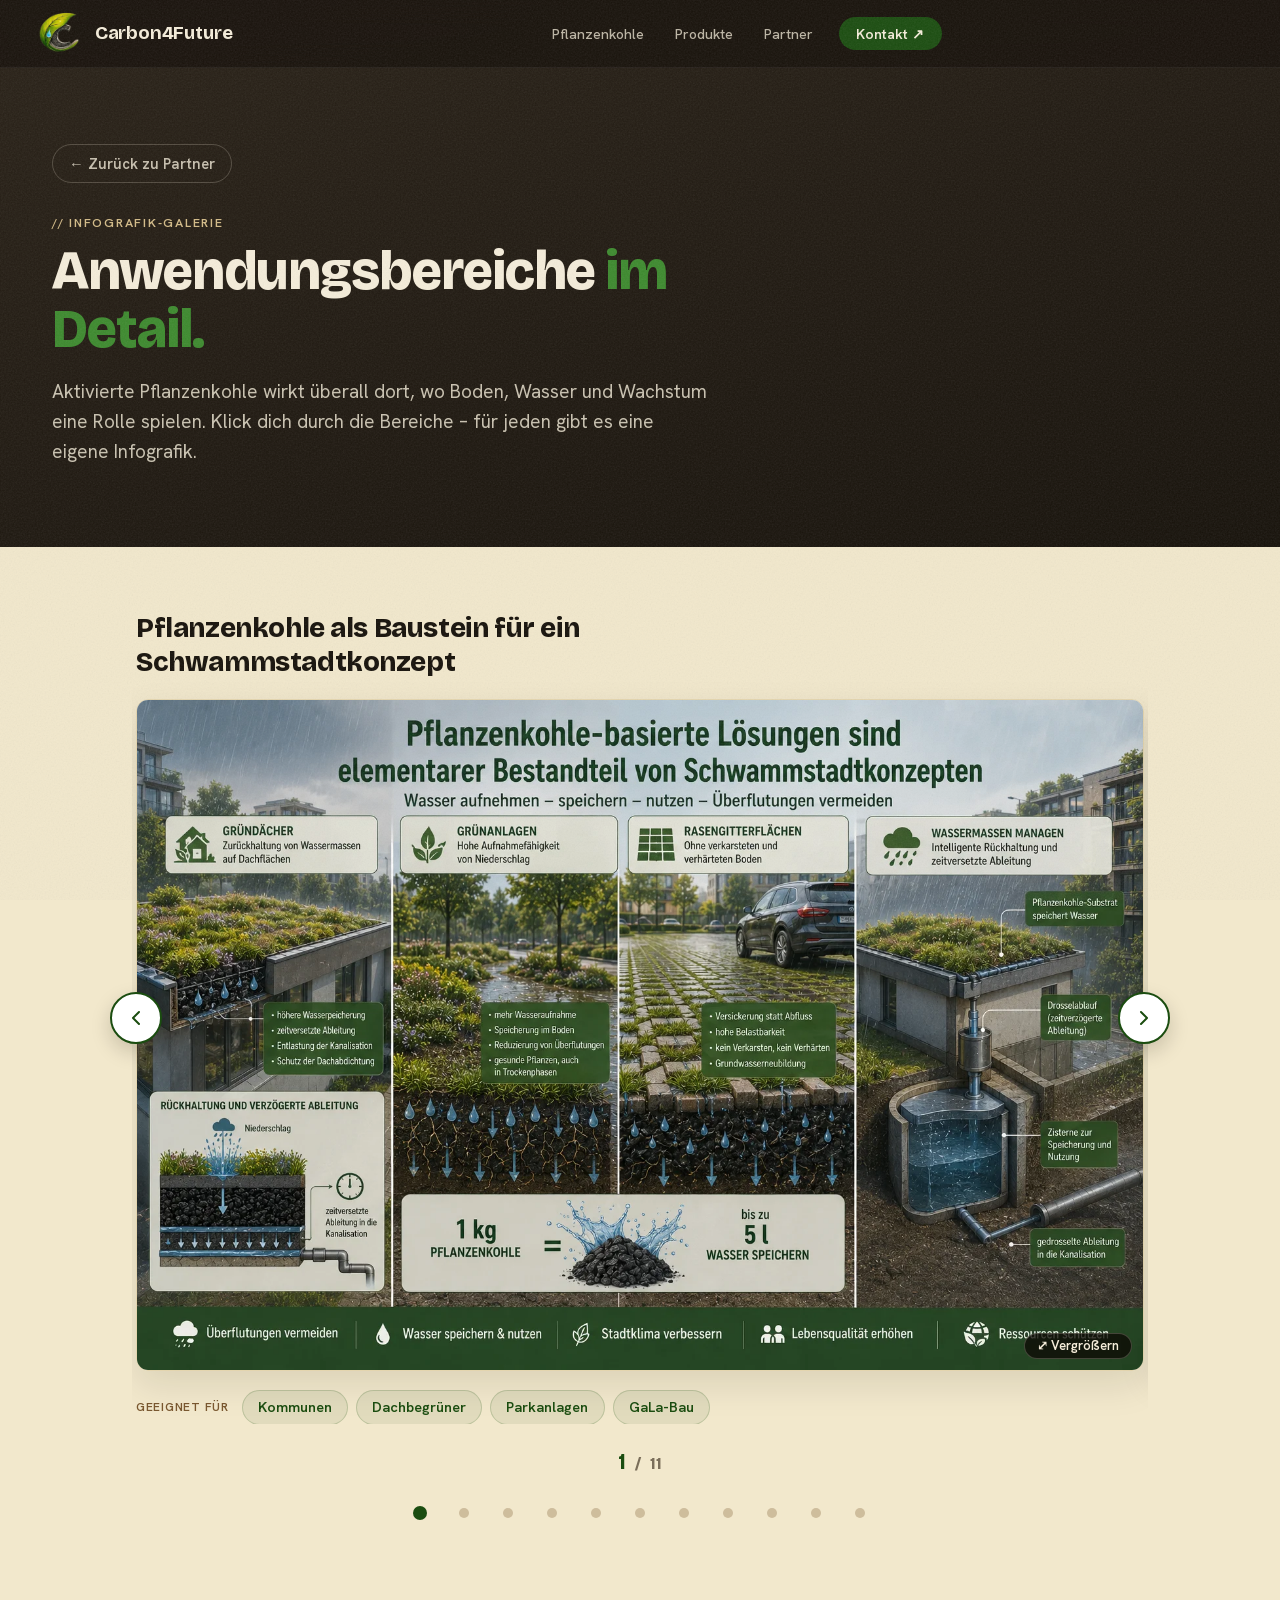
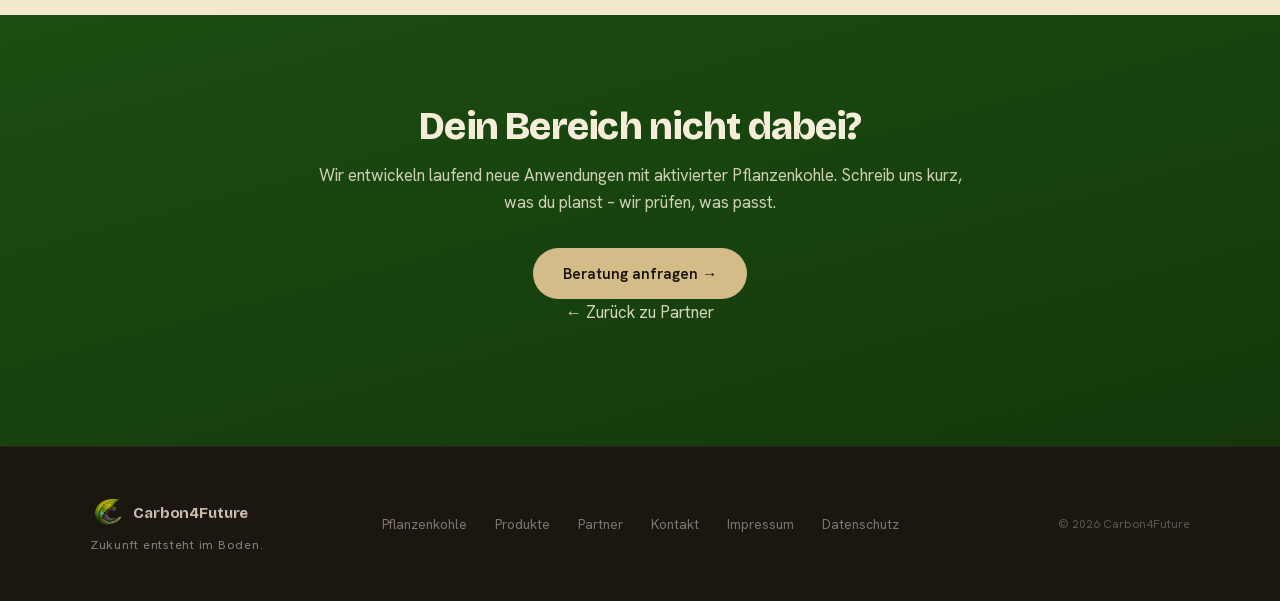
==== commit 515179f4: "Rechner produkt-zentriert · 16 neue Zielgruppen · Floating-Back · Carousel-Fixes Rechner: - Komplett" ====
--- a/anwendungsbereiche.html
+++ b/anwendungsbereiche.html
@@ -14,6 +14,9 @@
   <!-- FILM-GRAIN TEXTUR (global) -->
   <div class="grain-overlay" aria-hidden="true"></div>
 
+  <!-- Floating Zurück-Button (erscheint beim Scrollen) -->
+  <a href="index.html#partner" class="sub-back-fab" id="sub-back-fab">← Zurück zu Partner</a>
+
   <nav class="nav" aria-label="Hauptnavigation">
     <a href="index.html" class="nav-logo" aria-label="Carbon4Future – zur Startseite">
       <picture>
@@ -55,10 +58,11 @@
                   </picture>
                 </figure>
                 <ul class="ab-card-tags">
+                  <li class="ab-card-tags-label">Geeignet für</li>
                   <li>Kommunen</li>
-                  <li>Stadtplaner</li>
-                  <li>Architekten</li>
-                  <li>Wasserwirtschaft</li>
+                  <li>Dachbegrüner</li>
+                  <li>Parkanlagen</li>
+                  <li>GaLa-Bau</li>
                 </ul>
               </article>
 
@@ -71,10 +75,10 @@
                   </picture>
                 </figure>
                 <ul class="ab-card-tags">
-                  <li>GaLaBau</li>
-                  <li>Baumpfleger</li>
-                  <li>Stadtplaner</li>
-                  <li>Friedhofsverwaltung</li>
+                  <li class="ab-card-tags-label">Geeignet für</li>
+                  <li>GaLa-Bau</li>
+                  <li>Kommunen</li>
+                  <li>Parkanlagen</li>
                 </ul>
               </article>
 
@@ -87,10 +91,11 @@
                   </picture>
                 </figure>
                 <ul class="ab-card-tags">
+                  <li class="ab-card-tags-label">Geeignet für</li>
                   <li>Kommunen</li>
-                  <li>Verwaltung</li>
-                  <li>Grünflächenamt</li>
-                  <li>Bauhof</li>
+                  <li>GaLa-Bau</li>
+                  <li>Parkanlagen</li>
+                  <li>Dachbegrüner</li>
                 </ul>
               </article>
 
@@ -103,10 +108,10 @@
                   </picture>
                 </figure>
                 <ul class="ab-card-tags">
+                  <li class="ab-card-tags-label">Geeignet für</li>
                   <li>Kommunen</li>
-                  <li>Bürgermeister</li>
-                  <li>Stadtentwicklung</li>
-                  <li>Verwaltung</li>
+                  <li>GaLa-Bau</li>
+                  <li>Parkanlagen</li>
                 </ul>
               </article>
 
@@ -119,10 +124,11 @@
                   </picture>
                 </figure>
                 <ul class="ab-card-tags">
-                  <li>Wasserwirtschaft</li>
-                  <li>Umweltschutz</li>
-                  <li>Industrie</li>
-                  <li>Forschung</li>
+                  <li class="ab-card-tags-label">Geeignet für</li>
+                  <li>Erwerbsgartenbau</li>
+                  <li>Bio-Anbau &amp; Hofläden</li>
+                  <li>Weingüter</li>
+                  <li>Landfrauen</li>
                 </ul>
               </article>
 
@@ -135,10 +141,10 @@
                   </picture>
                 </figure>
                 <ul class="ab-card-tags">
+                  <li class="ab-card-tags-label">Geeignet für</li>
                   <li>Golfanlagen</li>
-                  <li>Greenkeeper</li>
-                  <li>Sportplätze</li>
-                  <li>Tennisanlagen</li>
+                  <li>Sportvereine</li>
+                  <li>Parkanlagen</li>
                 </ul>
               </article>
 
@@ -151,10 +157,11 @@
                   </picture>
                 </figure>
                 <ul class="ab-card-tags">
+                  <li class="ab-card-tags-label">Geeignet für</li>
                   <li>Imker</li>
-                  <li>Hobbyimker</li>
-                  <li>Naturschutz</li>
-                  <li>Bienenfreundliche Gärten</li>
+                  <li>Bio-Anbau &amp; Hofläden</li>
+                  <li>Landfrauen</li>
+                  <li>Kleingärtner</li>
                 </ul>
               </article>
 
@@ -167,10 +174,11 @@
                   </picture>
                 </figure>
                 <ul class="ab-card-tags">
+                  <li class="ab-card-tags-label">Geeignet für</li>
                   <li>Obst- &amp; Gartenbauvereine</li>
-                  <li>Streuobstwiesen</li>
-                  <li>Vereinsgärten</li>
-                  <li>Schulgärten</li>
+                  <li>Kleingärtner</li>
+                  <li>Bio-Anbau &amp; Hofläden</li>
+                  <li>Weingüter</li>
                 </ul>
               </article>
 
@@ -183,10 +191,11 @@
                   </picture>
                 </figure>
                 <ul class="ab-card-tags">
-                  <li>Landwirtschaft</li>
-                  <li>GaLaBau</li>
-                  <li>Hobbygärtner</li>
+                  <li class="ab-card-tags-label">Geeignet für</li>
+                  <li>Erwerbsgartenbau</li>
+                  <li>Agrarhandel</li>
                   <li>Kommunen</li>
+                  <li>Kleingärtner</li>
                 </ul>
               </article>
 
@@ -199,10 +208,11 @@
                   </picture>
                 </figure>
                 <ul class="ab-card-tags">
-                  <li>GaLaBau</li>
-                  <li>Erden- &amp; Humuswerke</li>
-                  <li>Kommunen</li>
-                  <li>Profis</li>
+                  <li class="ab-card-tags-label">Geeignet für</li>
+                  <li>GaLa-Bau</li>
+                  <li>Erwerbsgartenbau</li>
+                  <li>Bio-Anbau &amp; Hofläden</li>
+                  <li>Weingüter</li>
                 </ul>
               </article>
 
@@ -215,10 +225,10 @@
                   </picture>
                 </figure>
                 <ul class="ab-card-tags">
-                  <li>Gartencenter</li>
-                  <li>Baumärkte</li>
-                  <li>Raiffeisen-Handel</li>
+                  <li class="ab-card-tags-label">Geeignet für</li>
+                  <li>Gartencenter &amp; Baumärkte</li>
                   <li>Lebensmittelhandel</li>
+                  <li>Agrarhandel</li>
                 </ul>
               </article>
 
@@ -293,6 +303,17 @@
   </footer>
 
   <script>
+    // ─── Floating-Zurück-Button beim Scrollen anzeigen ───
+    (() => {
+      const fab = document.getElementById('sub-back-fab');
+      if (!fab) return;
+      const toggle = () => fab.classList.toggle('is-visible', window.scrollY > 300);
+      toggle();
+      window.addEventListener('scroll', toggle, { passive: true });
+    })();
+  </script>
+
+  <script>
     // ─── Lightbox für Infografiken ───
     (() => {
       const targets = document.querySelectorAll('.ab-card-img');
@@ -354,12 +375,11 @@
         frame.style.height = active.offsetHeight + 'px';
       };
 
+      // Pfeile sitzen fix auf 50 % der Frame-Höhe – sie wandern nicht mit der
+      // Bildmitte mit, sondern bleiben auf einer konstanten Klick-Position.
       const updateNavPos = () => {
-        const img = root.querySelector('.ab-slide.is-active .ab-card-img');
-        if (!img) return;
-        const rootTop = root.getBoundingClientRect().top;
-        const r = img.getBoundingClientRect();
-        const top = (r.top - rootTop) + r.height / 2;
+        if (!frame) return;
+        const top = frame.offsetHeight / 2;
         [prev, next].forEach((b) => {
           b.style.top = top + 'px';
           b.style.transform = 'translateY(-50%)';
--- a/css/style.css
+++ b/css/style.css
@@ -1385,21 +1385,14 @@
 .calc-intro { font-size: 1.25rem; line-height: 1.6; color: rgba(245,237,218,.82); margin-top: 1.2rem; }
 .calc-card { background: var(--coal-mid); border: 1px solid rgba(245,237,218,.1); border-radius: var(--radius-lg); padding: 2.1rem 2.3rem; margin-top: 2.6rem; max-width: 1080px; }
 
-.calc-inputs { display: flex; flex-direction: column; gap: 1.7rem; }
-.calc-area { display: flex; flex-direction: column; gap: .9rem; }
+.calc-explain { font-size: 1.05rem; line-height: 1.65; color: rgba(245,237,218,.82); margin: 0 0 1.8rem; max-width: 65ch; }
+.calc-explain strong { color: var(--cream-text); font-weight: 700; }
+.calc-inputs { display: flex; flex-direction: column; gap: 1.2rem; }
 .calc-cta-label { display: inline-flex; align-items: center; gap: .55rem; font-family: var(--ff-head); font-size: 1.15rem; font-weight: 800; color: var(--sand); margin: 0; letter-spacing: -.01em; padding: .55rem 1.1rem; background: rgba(212,188,136,.12); border: 1px dashed rgba(212,188,136,.5); border-radius: 999px; }
 .calc-cta-arrow { display: inline-block; font-size: 1.25rem; line-height: 1; animation: cta-bounce 1.6s var(--ease-out-quart) infinite; }
 @keyframes cta-bounce { 0%,100% { transform: translateY(0); } 50% { transform: translateY(4px); } }
 @media (prefers-reduced-motion: reduce) { .calc-cta-arrow { animation: none; } }
-.calc-area-row { display: flex; align-items: flex-end; gap: .8rem; flex-wrap: wrap; }
-.calc-field { display: flex; flex-direction: column; gap: .5rem; }
 .calc-label { font-family: var(--ff-body); font-size: .85rem; font-weight: 600; letter-spacing: .02em; color: var(--sand); }
-.calc-inwrap { display: flex; align-items: center; background: rgba(245,237,218,.06); border: 1px solid rgba(245,237,218,.18); border-radius: var(--radius-sm); overflow: hidden; }
-.calc-input { width: 84px; background: none; border: none; padding: .85rem 1rem; font-family: var(--ff-body); font-size: 1.1rem; color: var(--cream-text); outline: none; min-height: 44px; }
-.calc-input::placeholder { color: rgba(245,237,218,.35); }
-.calc-unit { padding: 0 .85rem; font-size: .95rem; color: rgba(245,237,218,.55); }
-.calc-x, .calc-eq { font-family: var(--ff-head); font-size: 1.4rem; color: var(--leaf); padding-bottom: .55rem; }
-.calc-area-disp { font-family: var(--ff-head); font-size: 1.5rem; font-weight: 800; color: var(--cream-text); padding: .5rem 0; min-width: 90px; }
 
 .calc-intensity { display: flex; flex-direction: column; gap: .7rem; }
 .calc-presets { display: grid; grid-template-columns: repeat(3, 1fr); gap: .7rem; }
@@ -1530,15 +1523,11 @@
   .calc-cta-arrow { font-size: 1.05rem; }
   .calc-results { grid-template-columns: 1fr; }
   .calc-res-n { font-size: 2.2rem; }
-  .calc-area-row { gap: .6rem; }
-  .calc-input { width: 80px; }
+  .calc-explain { font-size: .98rem; }
   .pt-feature-body { padding: 2rem 1.6rem 2.2rem; }
   .pt-feature-h { font-size: 1.5rem; }
 }
 @media (max-width: 480px) {
-  .calc-area-row { justify-content: space-between; }
-  .calc-field { flex: 1; min-width: 0; }
-  .calc-input { width: 100%; }
   .to-top { bottom: 1rem; right: 1rem; }
 }
 
@@ -1655,8 +1644,9 @@
 @media (max-width: 768px) { .ab-zoom-hint { font-size: .72rem; padding: .3rem .65rem; right: .5rem; bottom: .5rem; } }
 .sw-recipe-img { position: relative; }
 .sw-recipe-img .ab-zoom-hint { right: 1rem; bottom: 1rem; }
-.ab-card-tags { list-style: none; margin: 0; padding: 0; display: flex; flex-wrap: wrap; align-items: flex-start; gap: .5rem; }
+.ab-card-tags { list-style: none; margin: 0; padding: 0; display: flex; flex-wrap: wrap; align-items: center; gap: .5rem; }
 .ab-card-tags li { display: inline-flex; align-items: center; flex: 0 0 auto; font-size: .9rem; font-weight: 600; line-height: 1.3; color: var(--forest); background: rgba(27,77,16,.08); border: 1px solid rgba(27,77,16,.18); border-radius: 999px; padding: .42rem .95rem; }
+.ab-card-tags li.ab-card-tags-label { font-size: .76rem; font-weight: 700; letter-spacing: .06em; text-transform: uppercase; color: var(--earth); background: transparent; border: 0; padding: 0 .15rem 0 0; margin-right: .15rem; }
 
 /* Carousel controls: Pfeile sitzen direkt links/rechts am Bild-Bereich */
 .ab-carousel-controls { display: flex; align-items: center; justify-content: center; gap: 1.2rem; margin-top: 1.5rem; }
@@ -1691,6 +1681,36 @@
 .sub-back { display: inline-flex; align-items: center; gap: .4rem; font-family: var(--ff-body); font-size: .92rem; font-weight: 700; color: rgba(245,237,218,.78); text-decoration: none; padding: .55rem 1rem; border: 1px solid rgba(245,237,218,.22); border-radius: 999px; margin-bottom: 2rem; transition: background .25s, color .25s, border-color .25s; }
 .sub-back:hover { background: rgba(245,237,218,.08); color: var(--sand); border-color: var(--sand); }
 
+/* Floating-Zurück-Button: erscheint beim Scrollen (display-toggle, kein opacity-Fade) */
+.sub-back-fab {
+  position: fixed;
+  top: 5.2rem;
+  left: 1.25rem;
+  z-index: 50;
+  display: none;
+  align-items: center;
+  gap: .45rem;
+  font-family: var(--ff-body);
+  font-size: .92rem;
+  font-weight: 700;
+  color: var(--cream-text);
+  text-decoration: none;
+  padding: .65rem 1.1rem;
+  background: rgba(14,11,6,.78);
+  border: 1px solid rgba(245,237,218,.25);
+  border-radius: 999px;
+  box-shadow: 0 6px 18px rgba(22,17,10,.28);
+  backdrop-filter: blur(8px);
+  -webkit-backdrop-filter: blur(8px);
+  transition: background .25s, color .25s, border-color .25s;
+}
+.sub-back-fab.is-visible { display: inline-flex; }
+.sub-back-fab:hover { background: var(--forest); color: var(--cream-text); border-color: var(--leaf); }
+.sub-back-fab:focus-visible { outline: 2px solid var(--leaf); outline-offset: 3px; }
+@media (max-width: 768px) {
+  .sub-back-fab { top: auto; bottom: 1.2rem; left: 1rem; right: 1rem; justify-content: center; padding: .75rem 1.2rem; font-size: .95rem; }
+}
+
 @media (max-width: 768px) {
   .ab-hero { padding: 6.5rem 0 3.5rem; }
   .ab-carousel-section { padding: 3rem 0 4rem; }
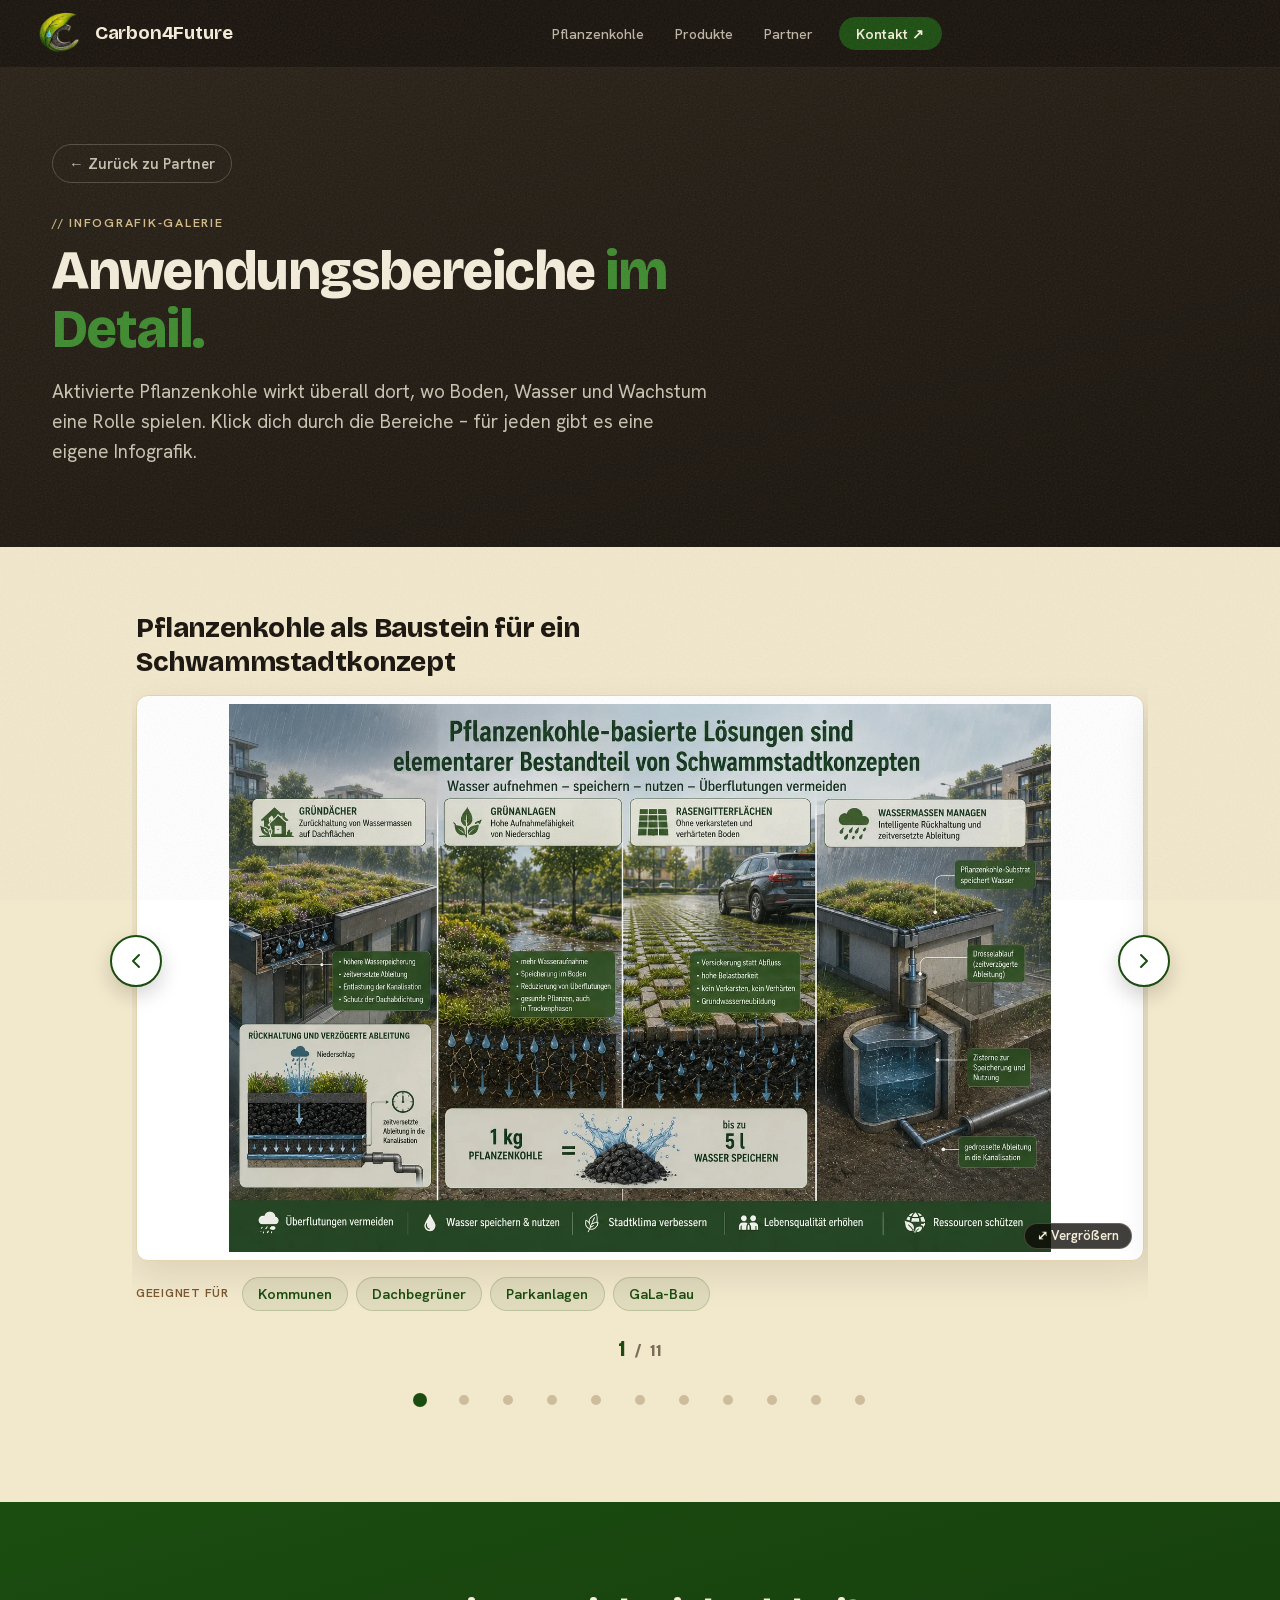
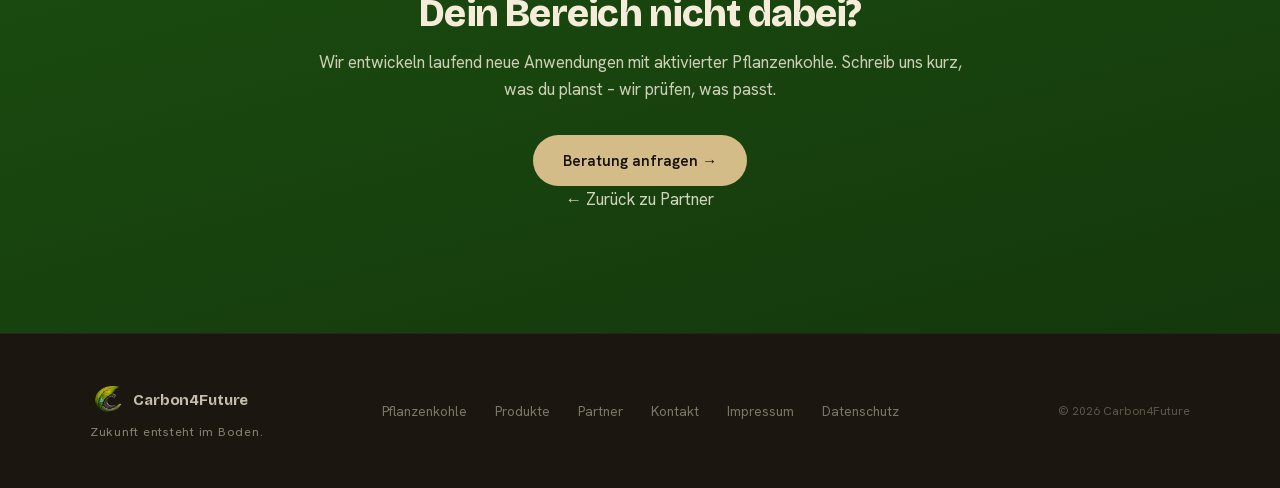
==== commit 43aa7a43: "Galerie-Pfeile: Springen behoben durch feste Bühnenhöhe Problem: Pfeile sprangen bei jedem Klick ver" ====
--- a/anwendungsbereiche.html
+++ b/anwendungsbereiche.html
@@ -367,39 +367,12 @@
       let idx = 0;
       total.textContent = slides.length;
 
-      const frame = root.querySelector('.ab-carousel-frame');
-
-      const updateFrameHeight = () => {
-        const active = slides[idx];
-        if (!frame || !active) return;
-        frame.style.height = active.offsetHeight + 'px';
-      };
-
-      // Pfeile sitzen fix auf 50 % der Frame-Höhe – sie wandern nicht mit der
-      // Bildmitte mit, sondern bleiben auf einer konstanten Klick-Position.
-      const updateNavPos = () => {
-        if (!frame) return;
-        const top = frame.offsetHeight / 2;
-        [prev, next].forEach((b) => {
-          b.style.top = top + 'px';
-          b.style.transform = 'translateY(-50%)';
-        });
-      };
-
-      const updateAll = () => {
-        updateFrameHeight();
-        updateNavPos();
-      };
-
       const go = (i) => {
         idx = (i + slides.length) % slides.length;
         slides.forEach((s, n) => s.classList.toggle('is-active', n === idx));
         dots.forEach((d, n) => d.classList.toggle('is-active', n === idx));
         current.textContent = idx + 1;
         track.style.transform = `translateX(-${idx * 100}%)`;
-        // After transform settles, reposition nav buttons + frame height
-        requestAnimationFrame(updateAll);
-        setTimeout(updateAll, 600);
       };
 
       prev.addEventListener('click', () => go(idx - 1));
@@ -421,20 +394,7 @@
         touchStart = null;
       });
 
-      // Reposition arrows + height when images load and on resize
-      slides.forEach((s) => {
-        const img = s.querySelector('img');
-        if (img && !img.complete) img.addEventListener('load', updateAll);
-      });
-      let resizeT;
-      window.addEventListener('resize', () => {
-        clearTimeout(resizeT);
-        resizeT = setTimeout(updateAll, 100);
-      });
-
       go(0);
-      requestAnimationFrame(updateAll);
-      setTimeout(updateAll, 800);
     })();
   </script>
 </body>
--- a/css/style.css
+++ b/css/style.css
@@ -364,9 +364,9 @@
   inset: 0;
   background: linear-gradient(
     160deg,
-    rgba(22,17,10,.75) 0%,
-    rgba(22,17,10,.60) 50%,
-    rgba(22,17,10,.30) 100%
+    rgba(22,17,10,.55) 0%,
+    rgba(22,17,10,.40) 50%,
+    rgba(22,17,10,.15) 100%
   );
 }
 
@@ -1324,8 +1324,8 @@
 .steps-inner { position: relative; z-index: 1; max-width: 1240px; margin: 0 auto; padding: 0 2rem; }
 .steps-head { max-width: 760px; margin-bottom: 3rem; }
 .pk-steps { display: grid; grid-template-columns: 1fr auto 1fr auto 1fr; align-items: stretch; gap: 1rem; }
-.pk-step { background: rgba(255,255,255,.82); border: 1px solid rgba(245,237,218,.6); border-radius: var(--radius); padding: 1.8rem 1.6rem; position: relative; box-shadow: 0 18px 44px rgba(0,0,0,.42); transition: transform .35s var(--ease-out-quart), box-shadow .35s var(--ease-out-quart), background .35s; }
-.pk-step:hover { transform: translateY(-5px); box-shadow: 0 26px 56px rgba(0,0,0,.5); background: rgba(255,255,255,.94); }
+.pk-step { background: rgba(255,255,255,.96); border: 1px solid rgba(245,237,218,.6); border-radius: var(--radius); padding: 1.8rem 1.6rem; position: relative; box-shadow: 0 18px 44px rgba(0,0,0,.42); transition: transform .35s var(--ease-out-quart), box-shadow .35s var(--ease-out-quart), background .35s; }
+.pk-step:hover { transform: translateY(-5px); box-shadow: 0 26px 56px rgba(0,0,0,.5); background: #fff; }
 .pk-step--us   { border-top: 4px solid var(--forest); }
 .pk-step--you  { border-top: 4px solid var(--earth-light); }
 .pk-step--soil { border-top: 4px solid var(--leaf); }
@@ -1417,6 +1417,9 @@
 .pt { background: var(--cream); padding: 6.5rem 0 7rem; }
 .pt-head { max-width: 760px; margin-bottom: 3.2rem; }
 .pt-sub { font-size: 1.15rem; line-height: 1.65; color: #2a2218; margin-top: 1.2rem; }
+.pt-card-list { list-style: none; padding: 0; margin: 0 0 1.1rem; display: grid; gap: .5rem; }
+.pt-card-list li { position: relative; padding-left: 1.4rem; font-size: 1rem; line-height: 1.5; color: #4a4234; }
+.pt-card-list li::before { content: ""; position: absolute; left: .1rem; top: .5em; width: .5rem; height: .5rem; border-radius: 50%; background: var(--leaf); }
 .pt-grid { display: grid; grid-template-columns: repeat(2, 1fr); gap: 1.5rem; }
 .pt-card { background: #fff; border: 1px solid var(--cream-dark); border-radius: var(--radius); padding: 2.2rem 2rem 2.4rem; display: flex; flex-direction: column; transition: transform .35s var(--ease-out-quart), box-shadow .35s var(--ease-out-quart), border-color .35s; }
 .pt-card:hover { transform: translateY(-5px); box-shadow: 0 18px 40px rgba(22,17,10,.10); border-color: var(--sand); }
@@ -1596,6 +1599,18 @@
 .sw-history-text { font-size: 1.18rem; line-height: 1.7; color: rgba(245,237,218,.88); margin-top: 1.4rem; }
 .sw-history-text em { color: var(--leaf); font-style: italic; font-weight: 600; }
 
+/* PRODUKTPARTNER (gewerblich) */
+.sw-partner { padding: 6rem 0 6.5rem; background: var(--cream-dark); }
+.sw-partner-inner { max-width: 1240px; margin: 0 auto; padding: 0 2rem; }
+.sw-partner-lead { font-size: 1.18rem; line-height: 1.65; color: var(--coal-mid); max-width: 64ch; margin-top: 1.2rem; }
+.sw-partner-grid { display: grid; grid-template-columns: repeat(3, 1fr); gap: 1.25rem; margin-top: 2.8rem; }
+.sw-partner-card { background: #fff; border: 1px solid var(--sand); border-radius: var(--radius); padding: 1.9rem 1.7rem; }
+.sw-partner-ic { width: 2.7rem; height: 2.7rem; border-radius: 50%; background: rgba(27,77,16,.1); color: var(--forest); display: grid; place-items: center; margin-bottom: 1.1rem; }
+.sw-partner-ic svg { width: 1.5rem; height: 1.5rem; }
+.sw-partner-card h3 { font-family: var(--ff-head); font-size: 1.2rem; font-weight: 700; color: var(--coal); margin-bottom: .6rem; }
+.sw-partner-card p { font-size: 1rem; line-height: 1.6; color: #4a4234; margin: 0; }
+.sw-partner-cta { margin-top: 2.6rem; }
+
 /* CTA */
 .sw-cta { padding: 5.5rem 0; background: linear-gradient(165deg, var(--forest), #14380c); color: var(--cream-text); text-align: center; }
 .sw-cta-inner { max-width: 720px; margin: 0 auto; padding: 0 2rem; }
@@ -1611,6 +1626,9 @@
   .sw-h1 { font-size: clamp(2.1rem, 9vw, 2.8rem); }
   .sw-lead { font-size: 1.05rem; }
   .sw-why-grid { grid-template-columns: 1fr; }
+  .sw-partner-grid { grid-template-columns: 1fr; }
+  .sw-partner { padding: 4.5rem 0; }
+  .sw-partner-lead { font-size: 1.05rem; }
   .sw-why, .sw-history, .sw-recipe { padding: 4.5rem 0; }
   .sw-steps { padding: 5rem 0; }
   .sw-step { grid-template-columns: 1fr; gap: 1.2rem; padding: 1.2rem; }
@@ -1633,28 +1651,29 @@
 
 .ab-carousel-section { background: var(--cream); padding: 4rem 0 5rem; }
 .ab-inner { max-width: 1080px; margin: 0 auto; padding: 0 2rem; }
-.ab-carousel { position: relative; }
-.ab-carousel-frame { overflow: hidden; border-radius: var(--radius); transition: height .55s var(--ease-out-quart); }
-.ab-carousel-track { display: flex; align-items: flex-start; transition: transform .55s var(--ease-out-quart); }
-.ab-slide { flex: 0 0 100%; min-width: 0; padding: 0 .25rem; display: flex; flex-direction: column; gap: 1.2rem; }
-.ab-card-h { font-family: var(--ff-head); font-size: clamp(1.3rem, 2.4vw, 1.7rem); font-weight: 800; line-height: 1.25; letter-spacing: -.015em; color: var(--coal); margin: 0; max-width: 36ch; }
-.ab-card-img { margin: 0; background: #fff; border: 1px solid var(--cream-dark); border-radius: var(--radius); overflow: hidden; box-shadow: 0 14px 36px rgba(22,17,10,.10); position: relative; }
-.ab-card-img picture, .ab-card-img img { display: block; width: 100%; height: auto; }
+.ab-carousel { position: relative; --frame-h: clamp(440px, 72vw, 700px); }
+.ab-carousel-frame { overflow: hidden; border-radius: var(--radius); height: var(--frame-h); position: relative; }
+.ab-carousel-track { display: flex; align-items: stretch; height: 100%; transition: transform .55s var(--ease-out-quart); }
+.ab-slide { flex: 0 0 100%; min-width: 0; height: 100%; padding: 0 .25rem; display: flex; flex-direction: column; gap: 1rem; }
+.ab-card-h { font-family: var(--ff-head); font-size: clamp(1.3rem, 2.4vw, 1.7rem); font-weight: 800; line-height: 1.25; letter-spacing: -.015em; color: var(--coal); margin: 0; max-width: 36ch; flex: 0 0 auto; }
+.ab-card-img { margin: 0; flex: 1 1 auto; min-height: 0; display: flex; align-items: center; justify-content: center; padding: .5rem; background: #fff; border: 1px solid var(--cream-dark); border-radius: var(--radius); overflow: hidden; box-shadow: 0 14px 36px rgba(22,17,10,.10); position: relative; }
+.ab-card-img picture { display: block; width: 100%; height: 100%; }
+.ab-card-img img { display: block; width: 100%; height: 100%; object-fit: contain; }
 .ab-zoom-hint { position: absolute; right: .7rem; bottom: .7rem; display: inline-flex; align-items: center; gap: .25rem; font-family: var(--ff-body); font-size: .8rem; font-weight: 700; color: var(--cream-text); background: rgba(14,11,6,.78); border: 1px solid rgba(245,237,218,.22); border-radius: 999px; padding: .35rem .75rem; pointer-events: none; line-height: 1; }
 @media (max-width: 768px) { .ab-zoom-hint { font-size: .72rem; padding: .3rem .65rem; right: .5rem; bottom: .5rem; } }
 .sw-recipe-img { position: relative; }
 .sw-recipe-img .ab-zoom-hint { right: 1rem; bottom: 1rem; }
-.ab-card-tags { list-style: none; margin: 0; padding: 0; display: flex; flex-wrap: wrap; align-items: center; gap: .5rem; }
+.ab-card-tags { list-style: none; margin: 0; padding: 0; display: flex; flex-wrap: wrap; align-items: center; gap: .5rem; flex: 0 0 auto; }
 .ab-card-tags li { display: inline-flex; align-items: center; flex: 0 0 auto; font-size: .9rem; font-weight: 600; line-height: 1.3; color: var(--forest); background: rgba(27,77,16,.08); border: 1px solid rgba(27,77,16,.18); border-radius: 999px; padding: .42rem .95rem; }
 .ab-card-tags li.ab-card-tags-label { font-size: .76rem; font-weight: 700; letter-spacing: .06em; text-transform: uppercase; color: var(--earth); background: transparent; border: 0; padding: 0 .15rem 0 0; margin-right: .15rem; }
 
 /* Carousel controls: Pfeile sitzen direkt links/rechts am Bild-Bereich */
 .ab-carousel-controls { display: flex; align-items: center; justify-content: center; gap: 1.2rem; margin-top: 1.5rem; }
-.ab-nav { position: absolute; top: 0; z-index: 5; display: inline-flex; align-items: center; justify-content: center; width: 52px; height: 52px; border-radius: 50%; background: #fff; border: 2px solid var(--forest); color: var(--forest); cursor: pointer; box-shadow: 0 8px 20px rgba(22,17,10,.18); transition: background .25s, color .25s, transform .25s var(--ease-out-quart); }
+.ab-nav { position: absolute; top: calc(var(--frame-h) / 2); transform: translateY(-50%); z-index: 5; display: inline-flex; align-items: center; justify-content: center; width: 52px; height: 52px; border-radius: 50%; background: #fff; border: 2px solid var(--forest); color: var(--forest); cursor: pointer; box-shadow: 0 8px 20px rgba(22,17,10,.18); transition: background .25s, color .25s, transform .25s var(--ease-out-quart); }
 .ab-nav--prev { left: -22px; }
 .ab-nav--next { right: -22px; }
 .ab-nav svg { width: 24px; height: 24px; }
-.ab-nav:hover { background: var(--forest); color: var(--cream-text); transform: scale(1.08); }
+.ab-nav:hover { background: var(--forest); color: var(--cream-text); transform: translateY(-50%) scale(1.08); }
 .ab-nav:focus-visible { outline: 2px solid var(--leaf); outline-offset: 3px; }
 .ab-carousel-status { font-family: var(--ff-head); font-size: 1.05rem; font-weight: 700; color: var(--coal); min-width: 5.5rem; text-align: center; }
 .ab-carousel-current { color: var(--forest); font-size: 1.4rem; }
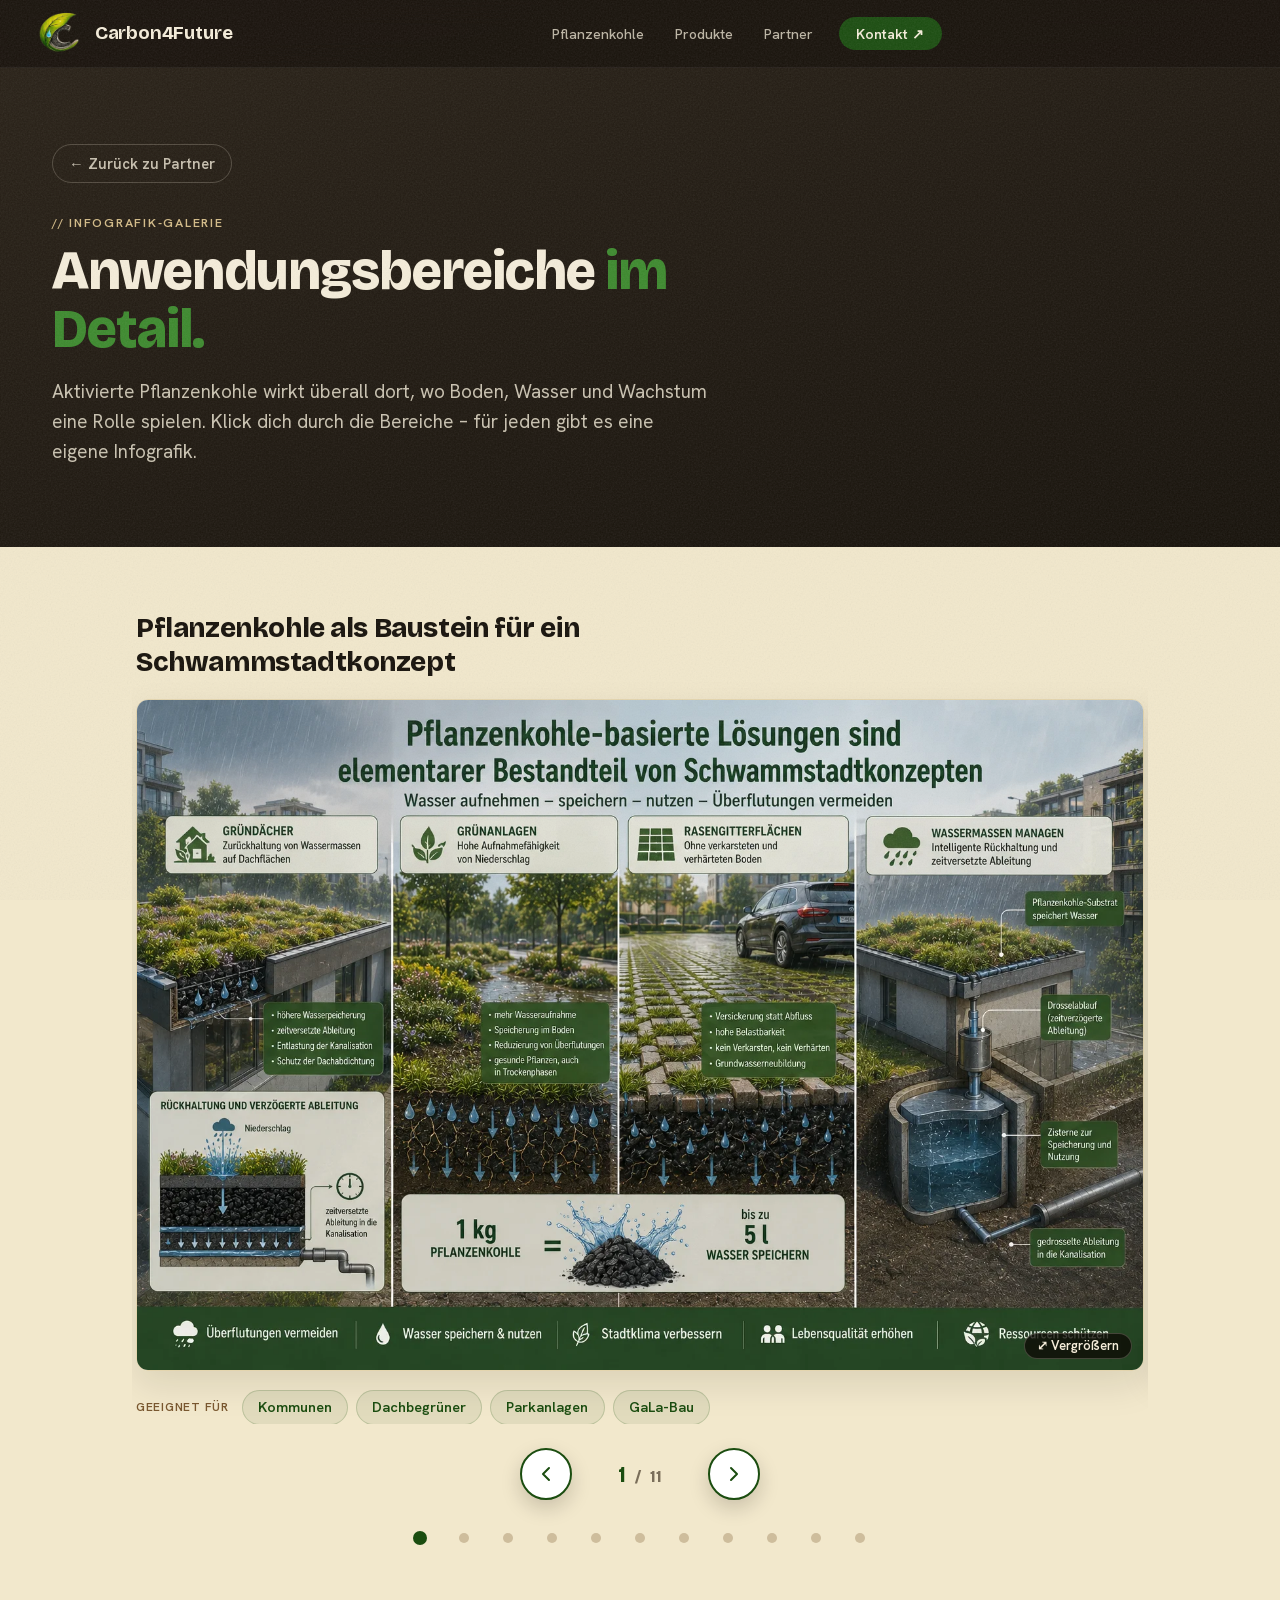
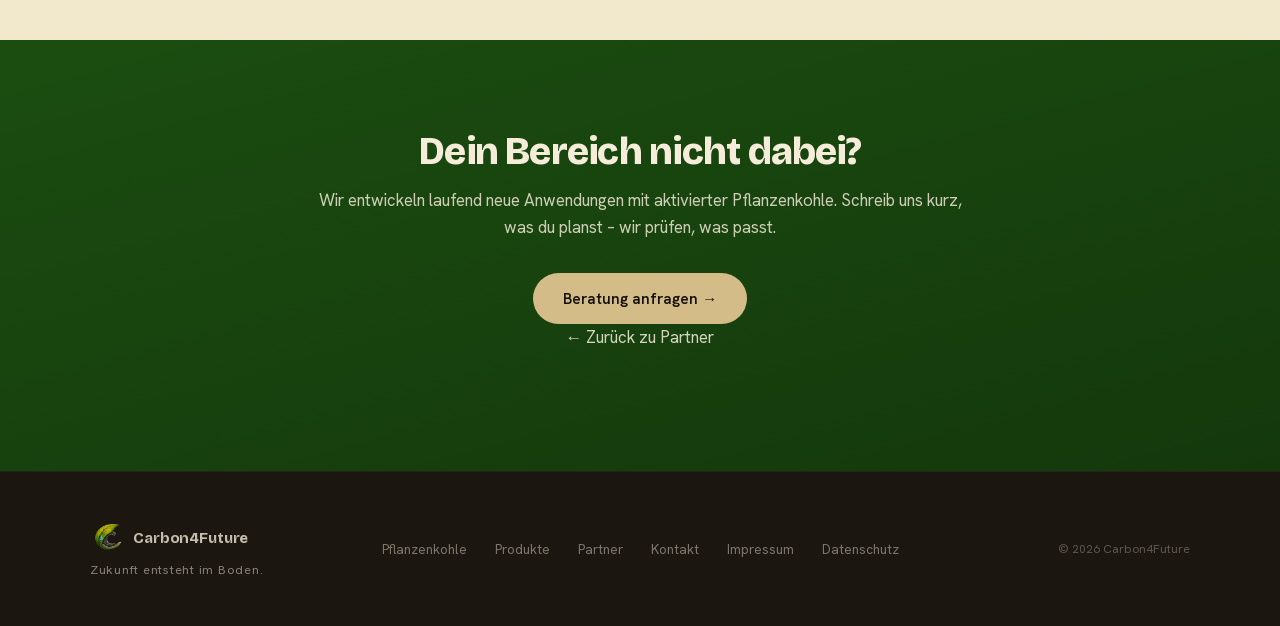
==== commit 935e9a92: "Galerie: Pfeile in feste Leiste, kein weißer Rand, Scroll-Lock gefixt - Pfeile sitzen jetzt in der S" ====
--- a/anwendungsbereiche.html
+++ b/anwendungsbereiche.html
@@ -325,15 +325,27 @@
       lb.innerHTML = '<img class="zg-lightbox-img" alt=""><button class="zg-lightbox-close" aria-label="Schließen">✕</button>';
       document.body.appendChild(lb);
       const lbImg = lb.querySelector('.zg-lightbox-img');
+      let scrollY = 0;
       const open = (src, alt) => {
         lbImg.src = src;
         lbImg.alt = alt;
         lb.classList.add('open');
-        document.body.style.overflow = 'hidden';
+        // Scroll robust sperren (auch iOS): Body fixieren, Position merken.
+        scrollY = window.scrollY;
+        document.body.style.position = 'fixed';
+        document.body.style.top = `-${scrollY}px`;
+        document.body.style.left = '0';
+        document.body.style.right = '0';
+        document.body.style.width = '100%';
       };
       const close = () => {
         lb.classList.remove('open');
-        document.body.style.overflow = '';
+        document.body.style.position = '';
+        document.body.style.top = '';
+        document.body.style.left = '';
+        document.body.style.right = '';
+        document.body.style.width = '';
+        window.scrollTo({ top: scrollY, left: 0, behavior: 'instant' });
       };
       targets.forEach((c) => {
         const img = c.querySelector('img');
@@ -367,12 +379,23 @@
       let idx = 0;
       total.textContent = slides.length;
 
+      const frame = root.querySelector('.ab-carousel-frame');
+
+      // Frame-Höhe an das aktive Bild anpassen (kein Leerraum, kein Beschnitt).
+      const updateFrameHeight = () => {
+        const active = slides[idx];
+        if (!frame || !active) return;
+        frame.style.height = active.offsetHeight + 'px';
+      };
+
       const go = (i) => {
         idx = (i + slides.length) % slides.length;
         slides.forEach((s, n) => s.classList.toggle('is-active', n === idx));
         dots.forEach((d, n) => d.classList.toggle('is-active', n === idx));
         current.textContent = idx + 1;
         track.style.transform = `translateX(-${idx * 100}%)`;
+        requestAnimationFrame(updateFrameHeight);
+        setTimeout(updateFrameHeight, 600);
       };
 
       prev.addEventListener('click', () => go(idx - 1));
@@ -394,7 +417,20 @@
         touchStart = null;
       });
 
+      // Frame-Höhe nachführen, wenn Bilder laden und bei Resize
+      slides.forEach((s) => {
+        const img = s.querySelector('img');
+        if (img && !img.complete) img.addEventListener('load', updateFrameHeight);
+      });
+      let resizeT;
+      window.addEventListener('resize', () => {
+        clearTimeout(resizeT);
+        resizeT = setTimeout(updateFrameHeight, 100);
+      });
+
       go(0);
+      requestAnimationFrame(updateFrameHeight);
+      setTimeout(updateFrameHeight, 800);
     })();
   </script>
 </body>
--- a/css/style.css
+++ b/css/style.css
@@ -1651,29 +1651,26 @@
 
 .ab-carousel-section { background: var(--cream); padding: 4rem 0 5rem; }
 .ab-inner { max-width: 1080px; margin: 0 auto; padding: 0 2rem; }
-.ab-carousel { position: relative; --frame-h: clamp(440px, 72vw, 700px); }
-.ab-carousel-frame { overflow: hidden; border-radius: var(--radius); height: var(--frame-h); position: relative; }
-.ab-carousel-track { display: flex; align-items: stretch; height: 100%; transition: transform .55s var(--ease-out-quart); }
-.ab-slide { flex: 0 0 100%; min-width: 0; height: 100%; padding: 0 .25rem; display: flex; flex-direction: column; gap: 1rem; }
-.ab-card-h { font-family: var(--ff-head); font-size: clamp(1.3rem, 2.4vw, 1.7rem); font-weight: 800; line-height: 1.25; letter-spacing: -.015em; color: var(--coal); margin: 0; max-width: 36ch; flex: 0 0 auto; }
-.ab-card-img { margin: 0; flex: 1 1 auto; min-height: 0; display: flex; align-items: center; justify-content: center; padding: .5rem; background: #fff; border: 1px solid var(--cream-dark); border-radius: var(--radius); overflow: hidden; box-shadow: 0 14px 36px rgba(22,17,10,.10); position: relative; }
-.ab-card-img picture { display: block; width: 100%; height: 100%; }
-.ab-card-img img { display: block; width: 100%; height: 100%; object-fit: contain; }
+.ab-carousel { position: relative; }
+.ab-carousel-frame { overflow: hidden; border-radius: var(--radius); transition: height .55s var(--ease-out-quart); }
+.ab-carousel-track { display: flex; align-items: flex-start; transition: transform .55s var(--ease-out-quart); }
+.ab-slide { flex: 0 0 100%; min-width: 0; padding: 0 .25rem; display: flex; flex-direction: column; gap: 1.2rem; }
+.ab-card-h { font-family: var(--ff-head); font-size: clamp(1.3rem, 2.4vw, 1.7rem); font-weight: 800; line-height: 1.25; letter-spacing: -.015em; color: var(--coal); margin: 0; max-width: 36ch; }
+.ab-card-img { margin: 0; background: #fff; border: 1px solid var(--cream-dark); border-radius: var(--radius); overflow: hidden; box-shadow: 0 14px 36px rgba(22,17,10,.10); position: relative; }
+.ab-card-img picture, .ab-card-img img { display: block; width: 100%; height: auto; }
 .ab-zoom-hint { position: absolute; right: .7rem; bottom: .7rem; display: inline-flex; align-items: center; gap: .25rem; font-family: var(--ff-body); font-size: .8rem; font-weight: 700; color: var(--cream-text); background: rgba(14,11,6,.78); border: 1px solid rgba(245,237,218,.22); border-radius: 999px; padding: .35rem .75rem; pointer-events: none; line-height: 1; }
 @media (max-width: 768px) { .ab-zoom-hint { font-size: .72rem; padding: .3rem .65rem; right: .5rem; bottom: .5rem; } }
 .sw-recipe-img { position: relative; }
 .sw-recipe-img .ab-zoom-hint { right: 1rem; bottom: 1rem; }
-.ab-card-tags { list-style: none; margin: 0; padding: 0; display: flex; flex-wrap: wrap; align-items: center; gap: .5rem; flex: 0 0 auto; }
+.ab-card-tags { list-style: none; margin: 0; padding: 0; display: flex; flex-wrap: wrap; align-items: center; gap: .5rem; }
 .ab-card-tags li { display: inline-flex; align-items: center; flex: 0 0 auto; font-size: .9rem; font-weight: 600; line-height: 1.3; color: var(--forest); background: rgba(27,77,16,.08); border: 1px solid rgba(27,77,16,.18); border-radius: 999px; padding: .42rem .95rem; }
 .ab-card-tags li.ab-card-tags-label { font-size: .76rem; font-weight: 700; letter-spacing: .06em; text-transform: uppercase; color: var(--earth); background: transparent; border: 0; padding: 0 .15rem 0 0; margin-right: .15rem; }
 
-/* Carousel controls: Pfeile sitzen direkt links/rechts am Bild-Bereich */
-.ab-carousel-controls { display: flex; align-items: center; justify-content: center; gap: 1.2rem; margin-top: 1.5rem; }
-.ab-nav { position: absolute; top: calc(var(--frame-h) / 2); transform: translateY(-50%); z-index: 5; display: inline-flex; align-items: center; justify-content: center; width: 52px; height: 52px; border-radius: 50%; background: #fff; border: 2px solid var(--forest); color: var(--forest); cursor: pointer; box-shadow: 0 8px 20px rgba(22,17,10,.18); transition: background .25s, color .25s, transform .25s var(--ease-out-quart); }
-.ab-nav--prev { left: -22px; }
-.ab-nav--next { right: -22px; }
+/* Carousel controls: Pfeile + Zähler in fester Leiste unter dem Bild */
+.ab-carousel-controls { display: flex; align-items: center; justify-content: center; gap: 1.5rem; margin-top: 1.5rem; }
+.ab-nav { position: static; flex: 0 0 auto; z-index: 5; display: inline-flex; align-items: center; justify-content: center; width: 52px; height: 52px; border-radius: 50%; background: #fff; border: 2px solid var(--forest); color: var(--forest); cursor: pointer; box-shadow: 0 8px 20px rgba(22,17,10,.18); transition: background .25s, color .25s, transform .25s var(--ease-out-quart); }
 .ab-nav svg { width: 24px; height: 24px; }
-.ab-nav:hover { background: var(--forest); color: var(--cream-text); transform: translateY(-50%) scale(1.08); }
+.ab-nav:hover { background: var(--forest); color: var(--cream-text); transform: scale(1.08); }
 .ab-nav:focus-visible { outline: 2px solid var(--leaf); outline-offset: 3px; }
 .ab-carousel-status { font-family: var(--ff-head); font-size: 1.05rem; font-weight: 700; color: var(--coal); min-width: 5.5rem; text-align: center; }
 .ab-carousel-current { color: var(--forest); font-size: 1.4rem; }
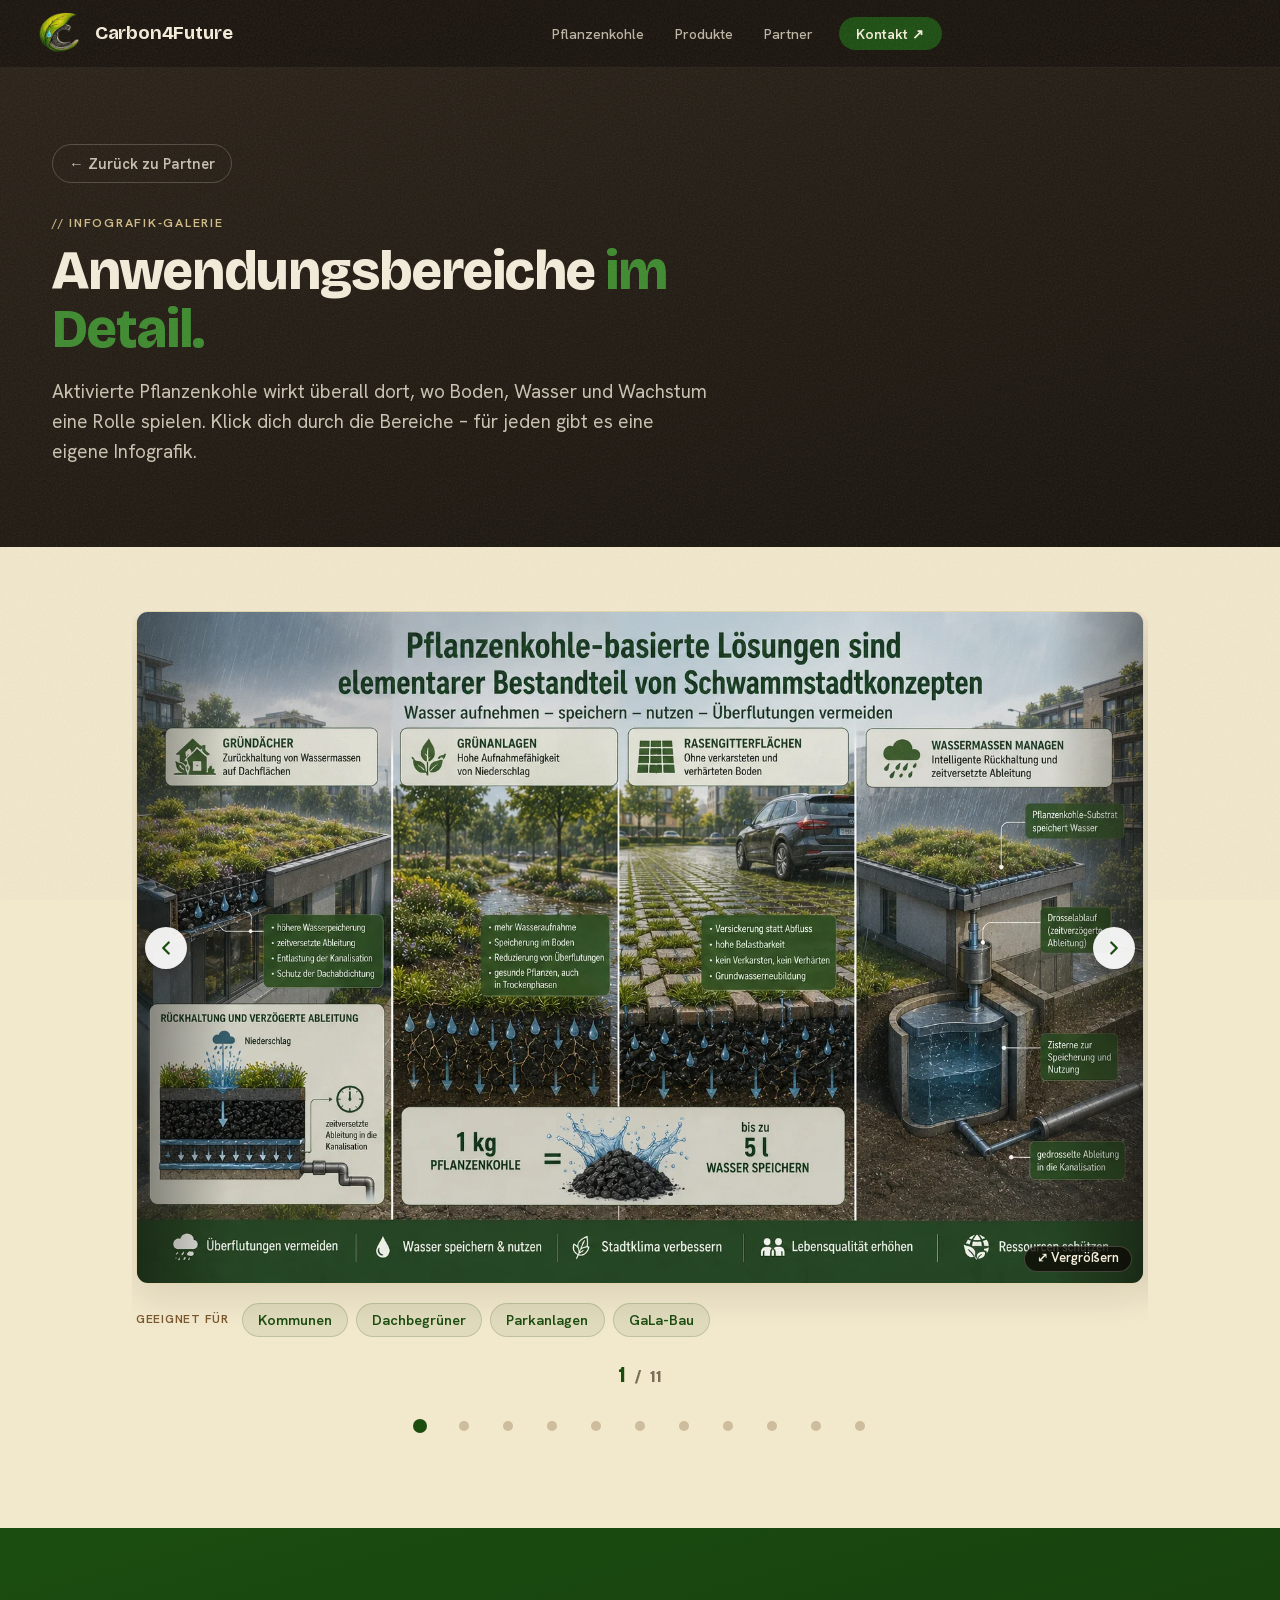
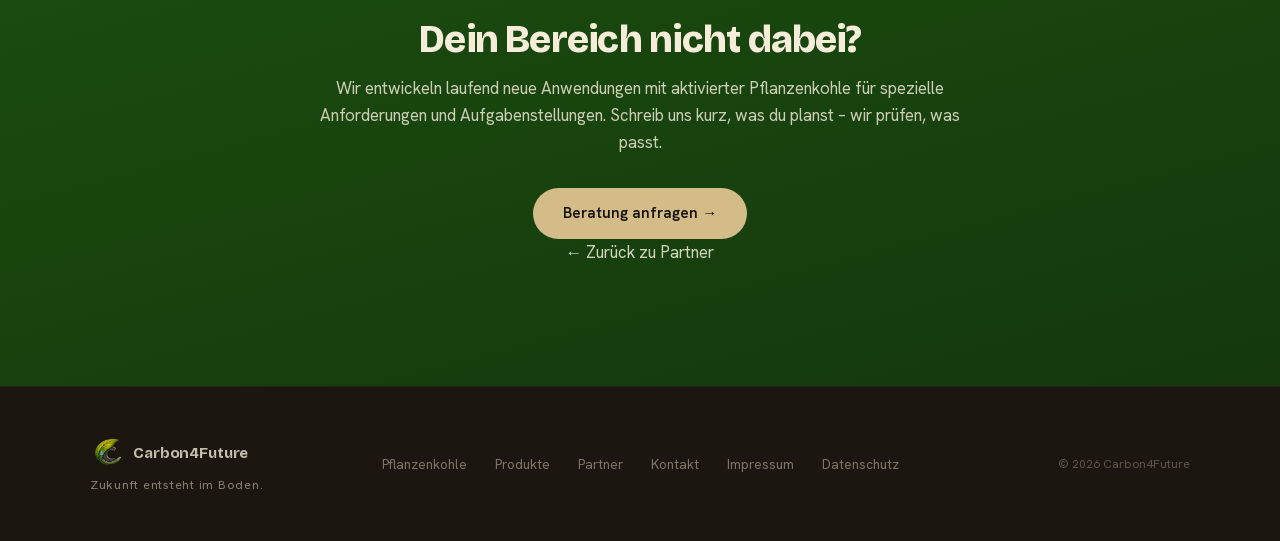
==== commit b2fdad22: "Änderungen aus Alfreds Mail umgesetzt (Galerie + Texte) Galerie (anwendungsbereiche): - Navigation j" ====
--- a/anwendungsbereiche.html
+++ b/anwendungsbereiche.html
@@ -236,17 +236,11 @@
           </div>
 
           <div class="ab-carousel-controls">
-            <button class="ab-nav ab-nav--prev" type="button" aria-label="Vorherige Infografik">
-              <svg viewBox="0 0 24 24" fill="none" stroke="currentColor" stroke-width="2" stroke-linecap="round" stroke-linejoin="round" aria-hidden="true"><polyline points="15 18 9 12 15 6"/></svg>
-            </button>
             <div class="ab-carousel-status" aria-live="polite">
               <span class="ab-carousel-current">1</span>
               <span class="ab-carousel-sep">/</span>
               <span class="ab-carousel-total">11</span>
             </div>
-            <button class="ab-nav ab-nav--next" type="button" aria-label="Nächste Infografik">
-              <svg viewBox="0 0 24 24" fill="none" stroke="currentColor" stroke-width="2" stroke-linecap="round" stroke-linejoin="round" aria-hidden="true"><polyline points="9 18 15 12 9 6"/></svg>
-            </button>
           </div>
 
           <div class="ab-dots" role="tablist" aria-label="Direkt zur Infografik">
@@ -270,7 +264,7 @@
     <section class="ab-cta">
       <div class="ab-cta-inner">
         <h2>Dein Bereich nicht dabei?</h2>
-        <p>Wir entwickeln laufend neue Anwendungen mit aktivierter Pflanzenkohle. Schreib uns kurz, was du planst – wir prüfen, was passt.</p>
+        <p>Wir entwickeln laufend neue Anwendungen mit aktivierter Pflanzenkohle für spezielle Anforderungen und Aufgabenstellungen. Schreib uns kurz, was du planst – wir prüfen, was passt.</p>
         <a href="index.html#kontakt" class="btn-primary">Beratung anfragen →</a>
         <p class="sub-cta-back"><a href="index.html#partner">← Zurück zu Partner</a></p>
       </div>
@@ -371,8 +365,6 @@
       if (!root) return;
       const slides = [...root.querySelectorAll('.ab-slide')];
       const dots = [...root.querySelectorAll('.ab-dot')];
-      const prev = root.querySelector('.ab-nav--prev');
-      const next = root.querySelector('.ab-nav--next');
       const current = root.querySelector('.ab-carousel-current');
       const total = root.querySelector('.ab-carousel-total');
       const track = root.querySelector('.ab-carousel-track');
@@ -398,8 +390,23 @@
         setTimeout(updateFrameHeight, 600);
       };
 
-      prev.addEventListener('click', () => go(idx - 1));
-      next.addEventListener('click', () => go(idx + 1));
+      // Klickbare Streifen am linken/rechten Bildrand (volle Höhe) – kein
+      // exaktes Treffen eines Buttons nötig, daher unabhängig von der Bildhöhe.
+      const chevron = (dir) => '<span class="ab-edge-ico"><svg viewBox="0 0 24 24" fill="none" stroke="currentColor" stroke-width="2.5" stroke-linecap="round" stroke-linejoin="round" aria-hidden="true"><polyline points="' + (dir === 'prev' ? '15 18 9 12 15 6' : '9 18 15 12 9 6') + '"/></svg></span>';
+      slides.forEach((s) => {
+        const fig = s.querySelector('.ab-card-img');
+        if (!fig) return;
+        [['prev', -1, 'Vorherige Infografik'], ['next', 1, 'Nächste Infografik']].forEach(([dir, delta, label]) => {
+          const b = document.createElement('button');
+          b.type = 'button';
+          b.className = 'ab-edge ab-edge--' + dir;
+          b.setAttribute('aria-label', label);
+          b.innerHTML = chevron(dir);
+          b.addEventListener('click', (e) => { e.stopPropagation(); go(idx + delta); });
+          fig.appendChild(b);
+        });
+      });
+
       dots.forEach((d) => d.addEventListener('click', () => go(+d.dataset.idx)));
 
       document.addEventListener('keydown', (e) => {
--- a/css/style.css
+++ b/css/style.css
@@ -1655,7 +1655,8 @@
 .ab-carousel-frame { overflow: hidden; border-radius: var(--radius); transition: height .55s var(--ease-out-quart); }
 .ab-carousel-track { display: flex; align-items: flex-start; transition: transform .55s var(--ease-out-quart); }
 .ab-slide { flex: 0 0 100%; min-width: 0; padding: 0 .25rem; display: flex; flex-direction: column; gap: 1.2rem; }
-.ab-card-h { font-family: var(--ff-head); font-size: clamp(1.3rem, 2.4vw, 1.7rem); font-weight: 800; line-height: 1.25; letter-spacing: -.015em; color: var(--coal); margin: 0; max-width: 36ch; }
+/* Überschriften stehen bereits in den Infografiken – über dem Bild ausgeblendet */
+.ab-card-h { display: none; }
 .ab-card-img { margin: 0; background: #fff; border: 1px solid var(--cream-dark); border-radius: var(--radius); overflow: hidden; box-shadow: 0 14px 36px rgba(22,17,10,.10); position: relative; }
 .ab-card-img picture, .ab-card-img img { display: block; width: 100%; height: auto; }
 .ab-zoom-hint { position: absolute; right: .7rem; bottom: .7rem; display: inline-flex; align-items: center; gap: .25rem; font-family: var(--ff-body); font-size: .8rem; font-weight: 700; color: var(--cream-text); background: rgba(14,11,6,.78); border: 1px solid rgba(245,237,218,.22); border-radius: 999px; padding: .35rem .75rem; pointer-events: none; line-height: 1; }
@@ -1665,6 +1666,18 @@
 .ab-card-tags { list-style: none; margin: 0; padding: 0; display: flex; flex-wrap: wrap; align-items: center; gap: .5rem; }
 .ab-card-tags li { display: inline-flex; align-items: center; flex: 0 0 auto; font-size: .9rem; font-weight: 600; line-height: 1.3; color: var(--forest); background: rgba(27,77,16,.08); border: 1px solid rgba(27,77,16,.18); border-radius: 999px; padding: .42rem .95rem; }
 .ab-card-tags li.ab-card-tags-label { font-size: .76rem; font-weight: 700; letter-spacing: .06em; text-transform: uppercase; color: var(--earth); background: transparent; border: 0; padding: 0 .15rem 0 0; margin-right: .15rem; }
+
+/* Klickbare Streifen am linken/rechten Bildrand zum Blättern */
+.ab-edge { position: absolute; top: 0; bottom: 0; width: clamp(52px, 13%, 92px); display: flex; align-items: center; border: 0; margin: 0; padding: 0 .5rem; cursor: pointer; z-index: 4; -webkit-tap-highlight-color: transparent; transition: background .25s ease; }
+.ab-edge--prev { left: 0; justify-content: flex-start; background: linear-gradient(to right, rgba(14,11,6,.42), rgba(14,11,6,0)); }
+.ab-edge--next { right: 0; justify-content: flex-end; background: linear-gradient(to left, rgba(14,11,6,.42), rgba(14,11,6,0)); }
+.ab-edge--prev:hover { background: linear-gradient(to right, rgba(14,11,6,.6), rgba(14,11,6,0)); }
+.ab-edge--next:hover { background: linear-gradient(to left, rgba(14,11,6,.6), rgba(14,11,6,0)); }
+.ab-edge-ico { display: inline-flex; align-items: center; justify-content: center; width: 42px; height: 42px; border-radius: 50%; background: rgba(255,255,255,.92); color: var(--forest); box-shadow: 0 4px 14px rgba(22,17,10,.28); transition: transform .2s var(--ease-out-quart); }
+.ab-edge svg { width: 22px; height: 22px; }
+.ab-edge:hover .ab-edge-ico { transform: scale(1.1); }
+.ab-edge:focus-visible { outline: 2px solid var(--leaf); outline-offset: -4px; }
+.ab-zoom-hint { z-index: 5; }
 
 /* Carousel controls: Pfeile + Zähler in fester Leiste unter dem Bild */
 .ab-carousel-controls { display: flex; align-items: center; justify-content: center; gap: 1.5rem; margin-top: 1.5rem; }
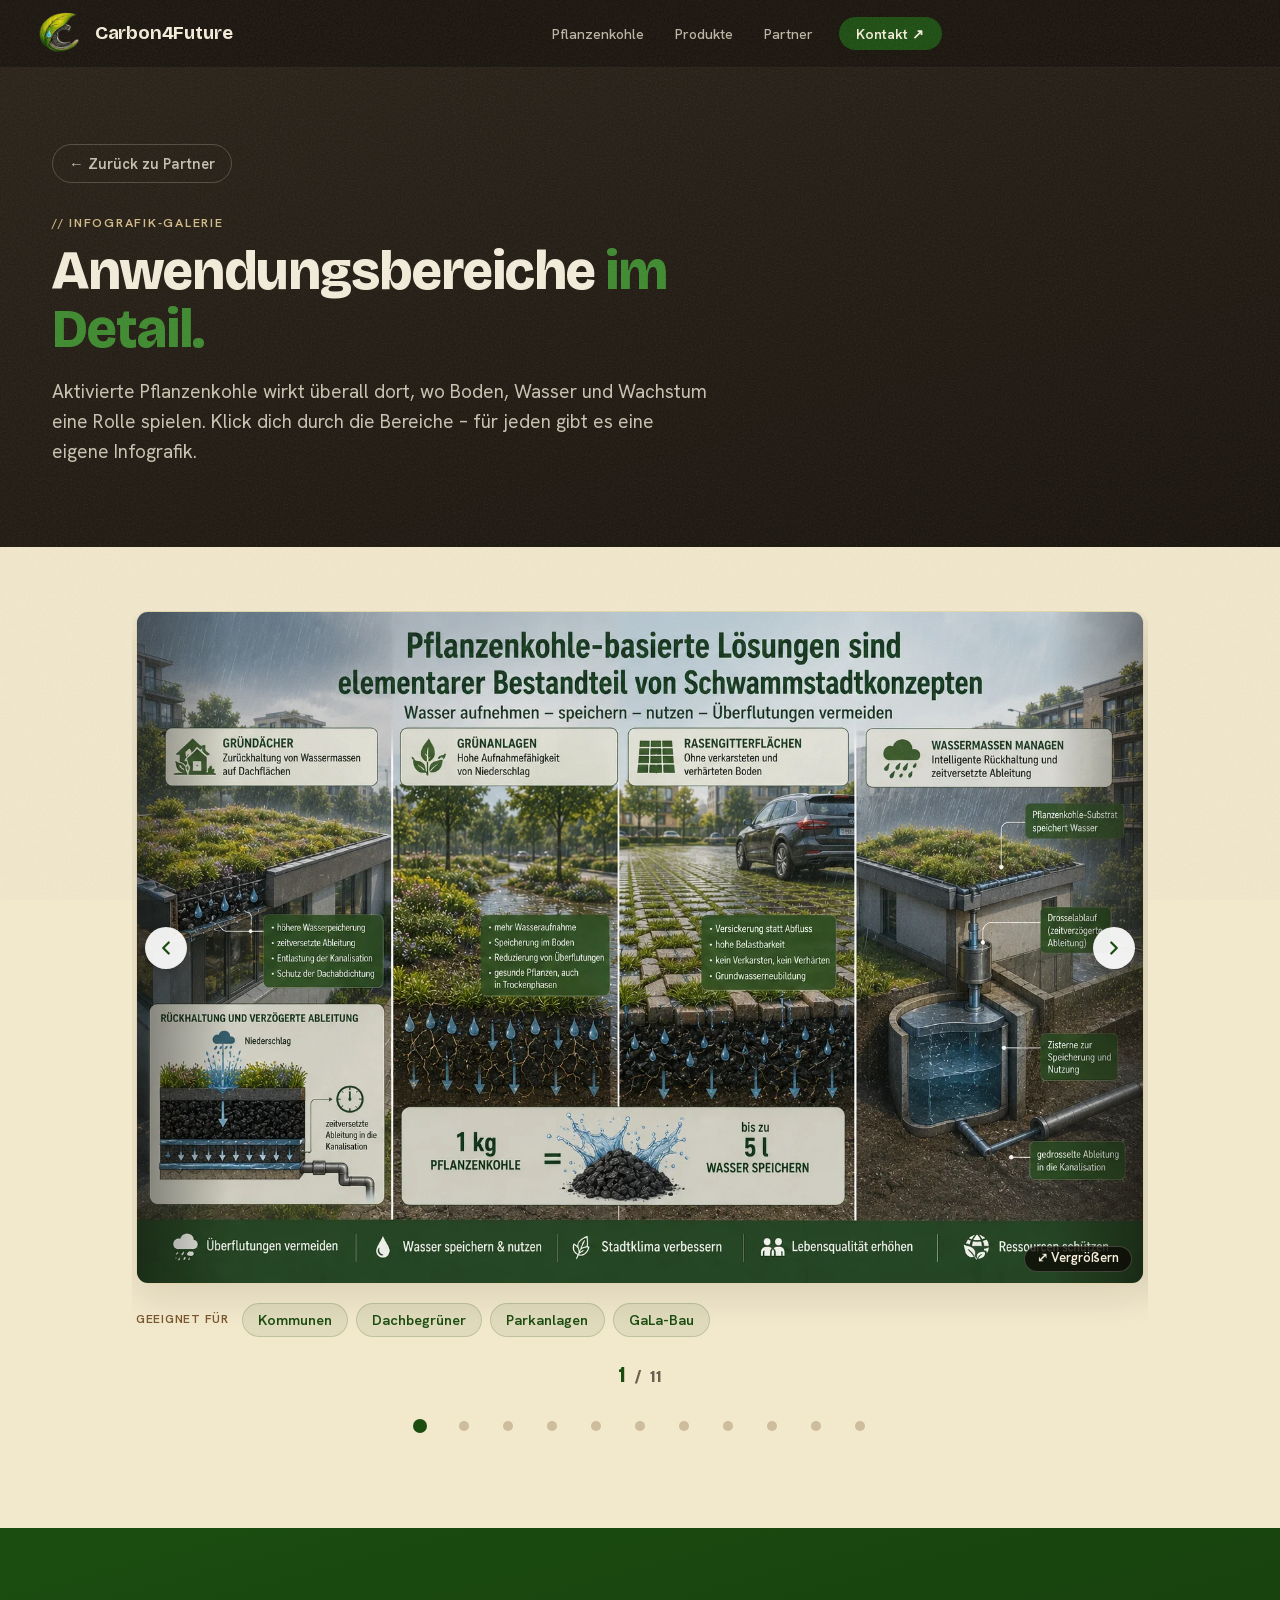
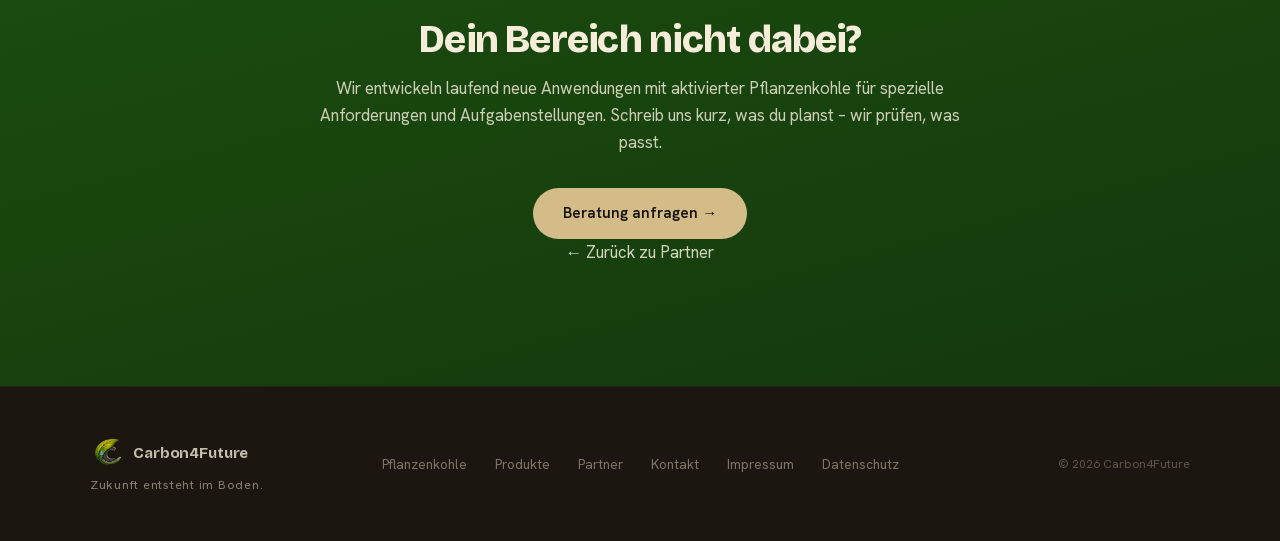
==== commit 9255e33e: "SEO, Performance & A11y: og-image + Sitemap + robots, 49 MB Assets weg, Formular-Fehlertexte - Socia" ====
--- a/anwendungsbereiche.html
+++ b/anwendungsbereiche.html
@@ -8,6 +8,15 @@
   <meta property="og:title" content="Anwendungsbereiche – Carbon4Future">
   <meta property="og:description" content="Infografik-Galerie: Was aktivierte Pflanzenkohle in 11 Anwendungsbereichen konkret leistet – von Schwammstadt bis Hobbygarten.">
   <meta property="og:type" content="website">
+  <meta property="og:url" content="https://www.c4f.bio/anwendungsbereiche">
+  <meta property="og:image" content="https://www.c4f.bio/assets/images/og-image.jpg">
+  <meta property="og:image:width" content="1200">
+  <meta property="og:image:height" content="630">
+  <meta property="og:locale" content="de_DE">
+  <meta name="twitter:card" content="summary_large_image">
+  <link rel="canonical" href="https://www.c4f.bio/anwendungsbereiche">
+  <link rel="icon" type="image/png" sizes="48x48" href="assets/images/favicon-48.png">
+  <link rel="apple-touch-icon" href="assets/images/apple-touch-icon.png">
   <link rel="stylesheet" href="css/style.css">
 </head>
 <body>
@@ -19,10 +28,7 @@
 
   <nav class="nav" aria-label="Hauptnavigation">
     <a href="index.html" class="nav-logo" aria-label="Carbon4Future – zur Startseite">
-      <picture>
-        <source type="image/webp" srcset="assets/images/logo-c4f-hd.webp">
-        <img src="assets/images/logo-c4f-hd.png" alt="Carbon4Future" class="nav-logo-img">
-      </picture>
+      <img src="assets/images/logo-c4f-hd.webp" alt="Carbon4Future" class="nav-logo-img">
       <span class="nav-logo-text">Carbon4Future</span>
     </a>
     <div class="nav-pill">
@@ -52,10 +58,7 @@
               <article class="ab-slide is-active" data-idx="0">
                 <h2 class="ab-card-h">Pflanzenkohle als Baustein für ein Schwammstadtkonzept</h2>
                 <figure class="ab-card-img">
-                  <picture>
-                    <source type="image/webp" srcset="assets/images/zg-schwammstadt.webp">
-                    <img src="assets/images/zg-schwammstadt.png" alt="Pflanzenkohle-basierte Lösungen für Schwammstädte: Wasser aufnehmen, speichern, nutzen und Überflutungen vermeiden" loading="lazy">
-                  </picture>
+                  <img src="assets/images/zg-schwammstadt.webp" alt="Pflanzenkohle-basierte Lösungen für Schwammstädte: Wasser aufnehmen, speichern, nutzen und Überflutungen vermeiden" loading="lazy">
                 </figure>
                 <ul class="ab-card-tags">
                   <li class="ab-card-tags-label">Geeignet für</li>
@@ -69,10 +72,7 @@
               <article class="ab-slide" data-idx="1">
                 <h2 class="ab-card-h">Pflanzring aktiv für starke Stadtbäume – sicherer Anwuchs, kräftige Wurzeln</h2>
                 <figure class="ab-card-img">
-                  <picture>
-                    <source type="image/webp" srcset="assets/images/zg-galabau.webp">
-                    <img src="assets/images/zg-galabau.png" alt="Pflanzring aktiv für starke Stadtbäume: links verdichteter Boden ohne, rechts lockerer durchwurzelter Boden mit aktivierter Pflanzenkohle" loading="lazy">
-                  </picture>
+                  <img src="assets/images/zg-galabau.webp" alt="Pflanzring aktiv für starke Stadtbäume: links verdichteter Boden ohne, rechts lockerer durchwurzelter Boden mit aktivierter Pflanzenkohle" loading="lazy">
                 </figure>
                 <ul class="ab-card-tags">
                   <li class="ab-card-tags-label">Geeignet für</li>
@@ -85,10 +85,7 @@
               <article class="ab-slide" data-idx="2">
                 <h2 class="ab-card-h">Pflanzenkohle-basierte Lösungen für klimaresiliente Kommunen</h2>
                 <figure class="ab-card-img">
-                  <picture>
-                    <source type="image/webp" srcset="assets/images/zg-kommunen-new.webp">
-                    <img src="assets/images/zg-kommunen-new.png" alt="Pflanzenkohle für Baumpflanzungen, Rasengitterflächen und Grünflächen in Kommunen – weniger Trockenstress, höhere Wasserspeicherung" loading="lazy">
-                  </picture>
+                  <img src="assets/images/zg-kommunen-new.webp" alt="Pflanzenkohle für Baumpflanzungen, Rasengitterflächen und Grünflächen in Kommunen – weniger Trockenstress, höhere Wasserspeicherung" loading="lazy">
                 </figure>
                 <ul class="ab-card-tags">
                   <li class="ab-card-tags-label">Geeignet für</li>
@@ -102,10 +99,7 @@
               <article class="ab-slide" data-idx="3">
                 <h2 class="ab-card-h">Nachhaltige Stadtentwicklung für lebenswerte Kommunen</h2>
                 <figure class="ab-card-img">
-                  <picture>
-                    <source type="image/webp" srcset="assets/images/zg-stadtentwicklung.webp">
-                    <img src="assets/images/zg-stadtentwicklung.png" alt="Carbon4Future verbindet kommunale Strategien zur Nachhaltigkeit mit der Intelligenz der Pflanzenkohle – Lösungen für Herausforderungen wie Klimawandel und Personalmangel" loading="lazy">
-                  </picture>
+                  <img src="assets/images/zg-stadtentwicklung.webp" alt="Carbon4Future verbindet kommunale Strategien zur Nachhaltigkeit mit der Intelligenz der Pflanzenkohle – Lösungen für Herausforderungen wie Klimawandel und Personalmangel" loading="lazy">
                 </figure>
                 <ul class="ab-card-tags">
                   <li class="ab-card-tags-label">Geeignet für</li>
@@ -118,10 +112,7 @@
               <article class="ab-slide" data-idx="4">
                 <h2 class="ab-card-h">Intelligenz der Pflanzenkohle – Speicherung, Filtration, Bindung</h2>
                 <figure class="ab-card-img">
-                  <picture>
-                    <source type="image/webp" srcset="assets/images/zg-intelligenz.webp">
-                    <img src="assets/images/zg-intelligenz.png" alt="Pflanzenkohle wirkt durch Speicherverhalten, Filtration von Gewässern, Bindung von Schadstoffen und als Bestandteil von Kunststoffen" loading="lazy">
-                  </picture>
+                  <img src="assets/images/zg-intelligenz.webp" alt="Pflanzenkohle wirkt durch Speicherverhalten, Filtration von Gewässern, Bindung von Schadstoffen und als Bestandteil von Kunststoffen" loading="lazy">
                 </figure>
                 <ul class="ab-card-tags">
                   <li class="ab-card-tags-label">Geeignet für</li>
@@ -135,10 +126,7 @@
               <article class="ab-slide" data-idx="5">
                 <h2 class="ab-card-h">Nachhaltige Bodenkonzepte für Golfanlagen</h2>
                 <figure class="ab-card-img">
-                  <picture>
-                    <source type="image/webp" srcset="assets/images/zg-golf-new.webp">
-                    <img src="assets/images/zg-golf-new.png" alt="Bodenkonzept für Golfanlagen: mehr Bodenfeuchte, weniger Aufwand und Gießwasser – widerstandsfähiges Grün" loading="lazy">
-                  </picture>
+                  <img src="assets/images/zg-golf-new.webp" alt="Bodenkonzept für Golfanlagen: mehr Bodenfeuchte, weniger Aufwand und Gießwasser – widerstandsfähiges Grün" loading="lazy">
                 </figure>
                 <ul class="ab-card-tags">
                   <li class="ab-card-tags-label">Geeignet für</li>
@@ -151,10 +139,7 @@
               <article class="ab-slide" data-idx="6">
                 <h2 class="ab-card-h">Partnerschaft für gesunde Bienen, blühende Vielfalt und fruchtbare Böden</h2>
                 <figure class="ab-card-img">
-                  <picture>
-                    <source type="image/webp" srcset="assets/images/zg-imker-new.webp">
-                    <img src="assets/images/zg-imker-new.png" alt="Aktivierte Pflanzenkohle und Brennnesselsud als Grundlage für Bodenfeuchte, blühende Vielfalt und gesunde Bienen" loading="lazy">
-                  </picture>
+                  <img src="assets/images/zg-imker-new.webp" alt="Aktivierte Pflanzenkohle und Brennnesselsud als Grundlage für Bodenfeuchte, blühende Vielfalt und gesunde Bienen" loading="lazy">
                 </figure>
                 <ul class="ab-card-tags">
                   <li class="ab-card-tags-label">Geeignet für</li>
@@ -168,10 +153,7 @@
               <article class="ab-slide" data-idx="7">
                 <h2 class="ab-card-h">Nachhaltige Bodenkonzepte für Obst- und Gartenbauvereine</h2>
                 <figure class="ab-card-img">
-                  <picture>
-                    <source type="image/webp" srcset="assets/images/zg-ogv.webp">
-                    <img src="assets/images/zg-ogv.png" alt="Bodensubstrate mit aktivierter Pflanzenkohle für widerstandsfähige Obst- und Gemüsekulturen" loading="lazy">
-                  </picture>
+                  <img src="assets/images/zg-ogv.webp" alt="Bodensubstrate mit aktivierter Pflanzenkohle für widerstandsfähige Obst- und Gemüsekulturen" loading="lazy">
                 </figure>
                 <ul class="ab-card-tags">
                   <li class="ab-card-tags-label">Geeignet für</li>
@@ -185,10 +167,7 @@
               <article class="ab-slide" data-idx="8">
                 <h2 class="ab-card-h">Ausgelaugte Böden, schwaches Pflanzenwachstum, Trockenheit – die Herausforderung</h2>
                 <figure class="ab-card-img">
-                  <picture>
-                    <source type="image/webp" srcset="assets/images/zg-boeden.webp">
-                    <img src="assets/images/zg-boeden.png" alt="Ausgelaugte Böden und zunehmende Trockenheit: Böden verlieren die Fähigkeit, Wasser und Nährstoffe zu binden – Anpflanzungen werden anfälliger" loading="lazy">
-                  </picture>
+                  <img src="assets/images/zg-boeden.webp" alt="Ausgelaugte Böden und zunehmende Trockenheit: Böden verlieren die Fähigkeit, Wasser und Nährstoffe zu binden – Anpflanzungen werden anfälliger" loading="lazy">
                 </figure>
                 <ul class="ab-card-tags">
                   <li class="ab-card-tags-label">Geeignet für</li>
@@ -202,10 +181,7 @@
               <article class="ab-slide" data-idx="9">
                 <h2 class="ab-card-h">Das ineinandergreifende System für Bodenaufbau und Düngung</h2>
                 <figure class="ab-card-img">
-                  <picture>
-                    <source type="image/webp" srcset="assets/images/zg-system.webp">
-                    <img src="assets/images/zg-system.png" alt="Carbon4Future bietet ein ineinandergreifendes System: aktivierte Pflanzenkohle, Boden-Aktivprodukte und pflanzenkohlebasierte Düngung" loading="lazy">
-                  </picture>
+                  <img src="assets/images/zg-system.webp" alt="Carbon4Future bietet ein ineinandergreifendes System: aktivierte Pflanzenkohle, Boden-Aktivprodukte und pflanzenkohlebasierte Düngung" loading="lazy">
                 </figure>
                 <ul class="ab-card-tags">
                   <li class="ab-card-tags-label">Geeignet für</li>
@@ -219,10 +195,7 @@
               <article class="ab-slide" data-idx="10">
                 <h2 class="ab-card-h">Das Carbon4Future Sortiment im Überblick – torffrei, regional, erklärbar</h2>
                 <figure class="ab-card-img">
-                  <picture>
-                    <source type="image/webp" srcset="assets/images/zg-haendler.webp">
-                    <img src="assets/images/zg-haendler.png" alt="Terra Preta, aktivierte Pflanzenkohle und Gemüsebeet mit Pflanzenkohle – das C4F Sortiment für Händler" loading="lazy">
-                  </picture>
+                  <img src="assets/images/zg-haendler.webp" alt="Terra Preta, aktivierte Pflanzenkohle und Gemüsebeet mit Pflanzenkohle – das C4F Sortiment für Händler" loading="lazy">
                 </figure>
                 <ul class="ab-card-tags">
                   <li class="ab-card-tags-label">Geeignet für</li>
@@ -276,10 +249,7 @@
     <div class="footer-inner">
       <div class="footer-brand">
         <div class="footer-brand-row">
-          <picture>
-            <source type="image/webp" srcset="assets/images/logo-c4f-hd.webp">
-            <img src="assets/images/logo-c4f-hd.png" alt="Carbon4Future" loading="lazy" class="footer-logo">
-          </picture>
+          <img src="assets/images/logo-c4f-hd.webp" alt="Carbon4Future" loading="lazy" class="footer-logo">
           <span class="footer-brand-name">Carbon4Future</span>
         </div>
         <p class="footer-tagline">Zukunft entsteht im Boden.</p>
@@ -319,11 +289,15 @@
       lb.innerHTML = '<img class="zg-lightbox-img" alt=""><button class="zg-lightbox-close" aria-label="Schließen">✕</button>';
       document.body.appendChild(lb);
       const lbImg = lb.querySelector('.zg-lightbox-img');
+      const lbClose = lb.querySelector('.zg-lightbox-close');
       let scrollY = 0;
+      let lastFocused = null;
       const open = (src, alt) => {
         lbImg.src = src;
         lbImg.alt = alt;
         lb.classList.add('open');
+        lastFocused = document.activeElement;
+        lbClose.focus();
         // Scroll robust sperren (auch iOS): Body fixieren, Position merken.
         scrollY = window.scrollY;
         document.body.style.position = 'fixed';
@@ -340,6 +314,7 @@
         document.body.style.right = '';
         document.body.style.width = '';
         window.scrollTo({ top: scrollY, left: 0, behavior: 'instant' });
+        if (lastFocused) lastFocused.focus();
       };
       targets.forEach((c) => {
         const img = c.querySelector('img');
@@ -354,8 +329,10 @@
         c.appendChild(hint);
       });
       lb.addEventListener('click', (e) => { if (e.target === lb) close(); });
-      lb.querySelector('.zg-lightbox-close').addEventListener('click', close);
-      document.addEventListener('keydown', (e) => { if (e.key === 'Escape') close(); });
+      lbClose.addEventListener('click', close);
+      document.addEventListener('keydown', (e) => { if (e.key === 'Escape' && lb.classList.contains('open')) close(); });
+      // Fokus im Dialog halten (einziges fokussierbares Element: Schließen-Button)
+      lb.addEventListener('keydown', (e) => { if (e.key === 'Tab') { e.preventDefault(); lbClose.focus(); } });
     })();
   </script>
 
--- a/css/style.css
+++ b/css/style.css
@@ -73,7 +73,7 @@
   --earth:       #7a5830;
   --earth-light: #a07040;
   --cream-text:  #f5edda;
-  --muted:       #7a6e5a;
+  --muted:       #6b6050; /* ≥4,5:1 auf --cream (WCAG AA) */
 
   --ff-head: 'Bricolage Grotesque', sans-serif;
   --ff-body: 'Hanken Grotesk', sans-serif;
@@ -312,10 +312,11 @@
   justify-content: center;
   gap: .5rem;
   opacity: 0;
+  visibility: hidden;
   pointer-events: none;
-  transition: opacity .25s;
-}
-.mobile-menu.is-open { opacity: 1; pointer-events: all; }
+  transition: opacity .25s, visibility .25s;
+}
+.mobile-menu.is-open { opacity: 1; visibility: visible; pointer-events: all; }
 .mob-link {
   font-family: var(--ff-head);
   font-size: 1.8rem;
@@ -512,7 +513,7 @@
    ═══════════════════════════════════════════════════════════ */
 .pkohle {
   background: var(--coal);
-  background-image: url('../assets/images/coal-bg.png');
+  background-image: url('../assets/images/coal-bg.webp');
   background-size: cover;
   background-position: center 40%;
   background-attachment: fixed;
@@ -913,6 +914,15 @@
 }
 .form-btn:hover { background: var(--forest-mid); transform: translateY(-1px); }
 .form-btn:active { transform: none; }
+
+.form-error {
+  font-size: .85rem;
+  font-weight: 600;
+  color: #f2b8b0;
+}
+.form-input[aria-invalid="true"],
+.form-select[aria-invalid="true"],
+.form-textarea[aria-invalid="true"] { border-color: #e07070; }
 
 .form-success {
   text-align: center;
@@ -1255,11 +1265,13 @@
   top: 0;
   left: 0;
   height: 2px;
-  width: 0%;
+  width: 100%;
+  transform: scaleX(0);
+  transform-origin: 0 0;
   background: linear-gradient(90deg, var(--forest), var(--leaf));
   z-index: 10001;
   pointer-events: none;
-  transition: width .1s linear;
+  transition: transform .1s linear;
 }
 
 /* ─── REDUCED MOTION ──────────────────────────────────────── */
@@ -1326,9 +1338,6 @@
 .pk-steps { display: grid; grid-template-columns: 1fr auto 1fr auto 1fr; align-items: stretch; gap: 1rem; }
 .pk-step { background: rgba(255,255,255,.96); border: 1px solid rgba(245,237,218,.6); border-radius: var(--radius); padding: 1.8rem 1.6rem; position: relative; box-shadow: 0 18px 44px rgba(0,0,0,.42); transition: transform .35s var(--ease-out-quart), box-shadow .35s var(--ease-out-quart), background .35s; }
 .pk-step:hover { transform: translateY(-5px); box-shadow: 0 26px 56px rgba(0,0,0,.5); background: #fff; }
-.pk-step--us   { border-top: 4px solid var(--forest); }
-.pk-step--you  { border-top: 4px solid var(--earth-light); }
-.pk-step--soil { border-top: 4px solid var(--leaf); }
 .pk-step-tag { display: inline-block; font-family: var(--ff-body); font-size: .72rem; font-weight: 700; letter-spacing: .06em; text-transform: uppercase; padding: .3rem .7rem; border-radius: 100px; margin-bottom: 1rem; }
 .pk-step-tag--us   { background: rgba(27,77,16,.12);  color: var(--forest); }
 .pk-step-tag--you  { background: rgba(122,88,48,.14); color: var(--earth); }
@@ -1442,8 +1451,7 @@
 
 /* Galerie-Vorschau auf Handel-Karte */
 .pt-card-thumbs { display: grid; grid-template-columns: repeat(3, 1fr) auto; gap: .5rem; align-items: center; margin: 0 0 1.5rem; }
-.pt-card-thumbs picture { aspect-ratio: 4 / 3; border-radius: var(--radius-sm); overflow: hidden; border: 1px solid var(--cream-dark); }
-.pt-card-thumbs picture img { width: 100%; height: 100%; object-fit: cover; display: block; }
+.pt-card-thumbs img { aspect-ratio: 4 / 3; width: 100%; object-fit: cover; display: block; border-radius: var(--radius-sm); border: 1px solid var(--cream-dark); }
 .pt-card-thumbs-more { font-family: var(--ff-body); font-size: .82rem; font-weight: 700; color: var(--forest); background: rgba(27,77,16,.08); border: 1px solid rgba(27,77,16,.18); border-radius: 999px; padding: .35rem .7rem; white-space: nowrap; }
 
 /* Rezept-Vorschau auf Schwarzerde-Karte */
